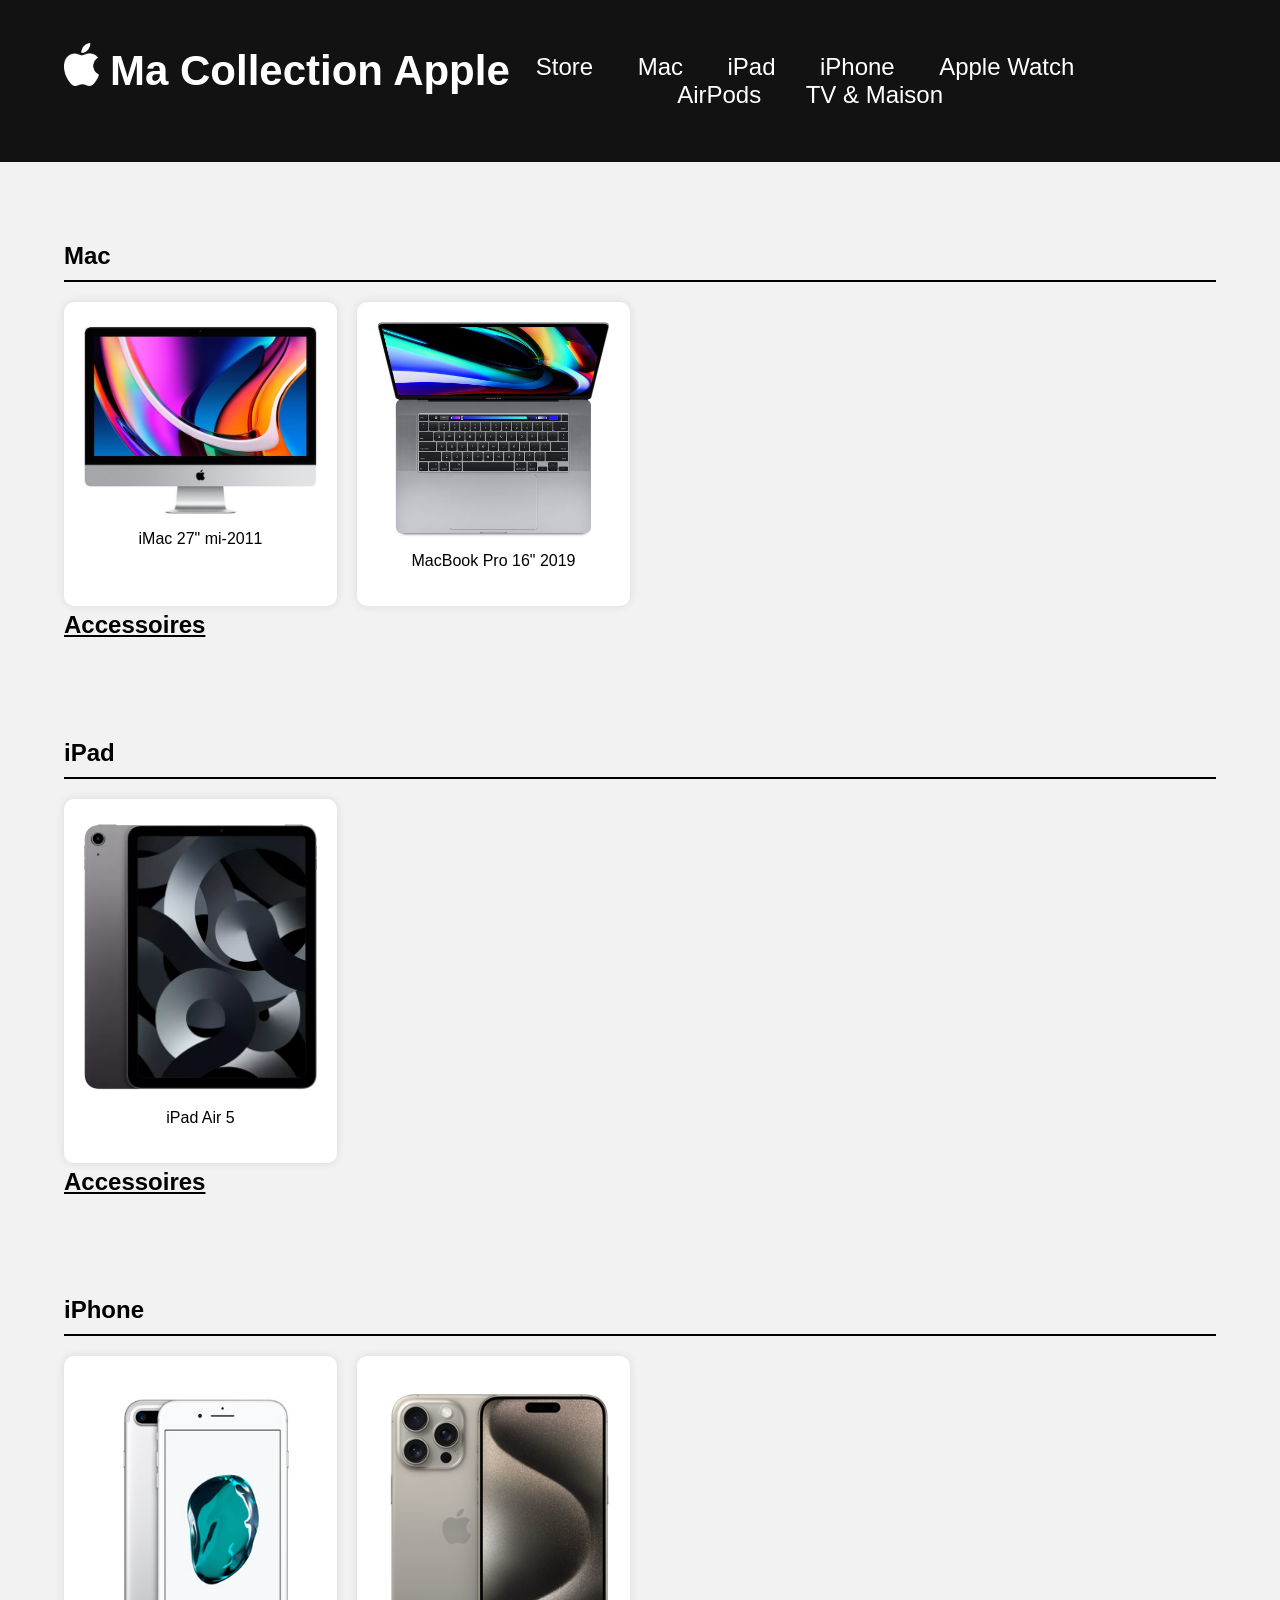
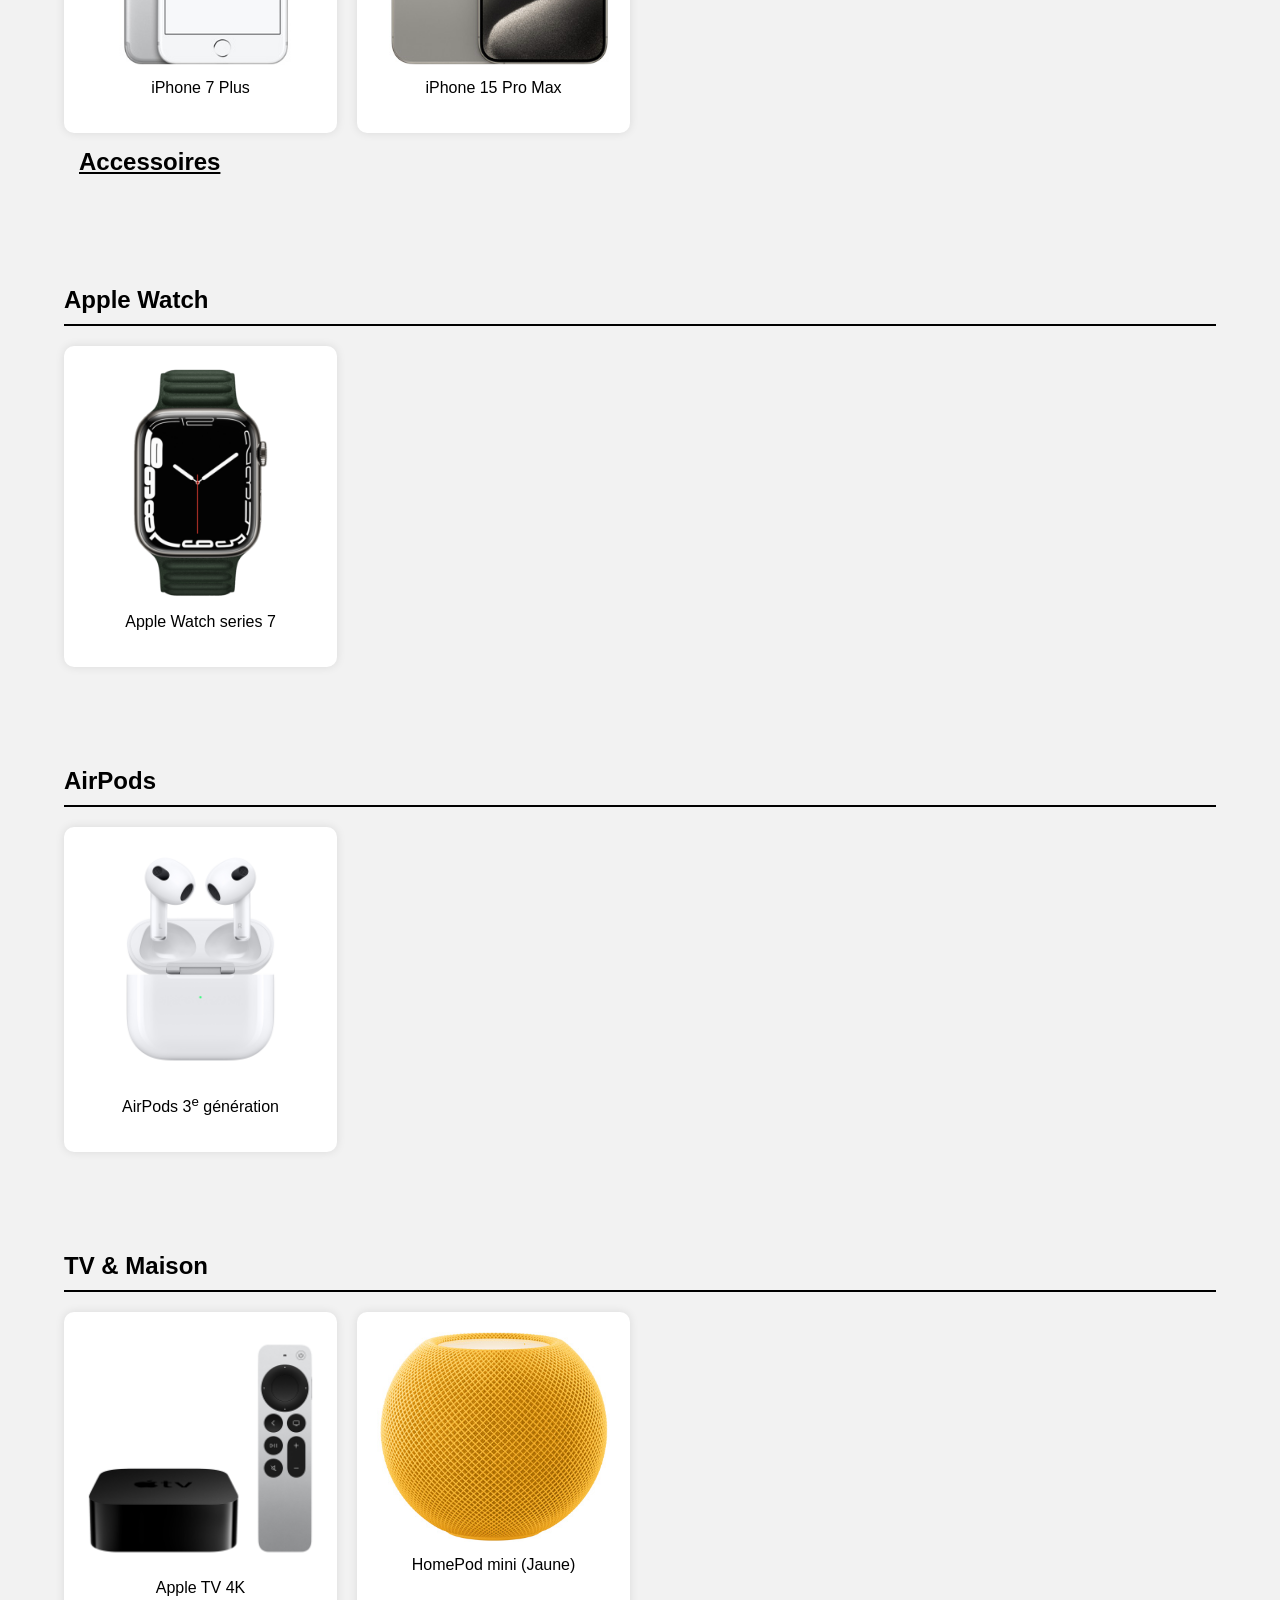
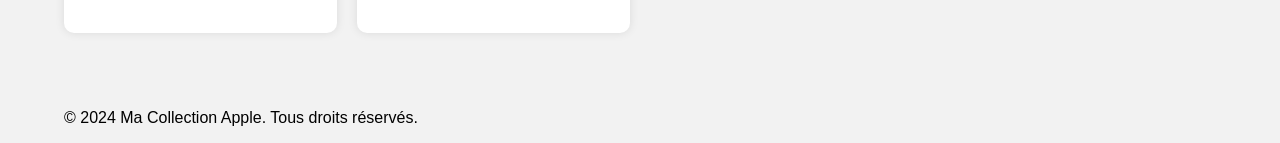
==== html/index.html @ 01172c09 "update de fils de pute" ====
<!DOCTYPE html>
<html lang="fr">
<head>
    <meta charset="UTF-8">
    <meta name="viewport" content="width=device-width, initial-scale=1.0">
    <title>Ma Collection Apple</title>
    <link rel="stylesheet" href="../styles/styles.css">
    <link rel="icon" type="image/png" href="../images/favicon.png">
</head>
<body>
    <header>
        <div class="container">
            <div class="logo">
                <img src="../images/Apple_logo_white.png" alt="Logo Apple">
            </div>
            <div class="title">
                <h1>Ma Collection Apple</h1>
            </div>
            <nav>
                <div class="container">
                    <ul>
                        <li><a href="https://apple.com/fr/">Store</a></li>
                        <li><a href="#mac">Mac</a></li>
                        <li><a href="#ipad">iPad</a></li>
                        <li><a href="#iphone">iPhone</a></li>
                        <li><a href="#watch">Apple Watch</a></li>
                        <li><a href="#airpods">AirPods</a></li>
                        <li><a href="#tvetmaison">TV &amp; Maison</a></li>
                    </ul>
                </div>
            </nav>
        </div>
    </header>

    <main>

        <!-- Mac -->
        <section id="mac" class="section">
            <div class="container">
                <h2>Mac</h2>
                <div class="grid">
                    <div class="product">
                        <a href="https://support.apple.com/fr-fr/112569">
                            <img src="../images/mac/imac-27.jpeg" alt='Image iMac 27" mi-2011'>
                        </a>
                        <p>iMac 27" mi-2011</p>
                    </div>
                    <div class="product">
                        <a href="https://support.apple.com/fr-fr/111932">
                            <img src="../images/mac/macbookpro.jpeg" alt='Image MacBook Pro 16" 2019'>
                        </a>
                        <p>MacBook Pro 16" 2019</p>
                    </div>
                </div>
                <nav>
                    <ul>
                        <li>
                            <b><u>Accessoires</u></b>
                            <ul class="submenu">
                                <li>Clavier</li>
                                <div class="product">
                                    <a href="https://www.apple.com/fr/shop/product/MQ052SM/A/magic-keyboard-avec-pav%C3%A9-num%C3%A9rique-suisse">
                                        <img src="../images/mac/accessoires/magic_keyboard2.jpeg" alt="Image Magic keyboard">
                                    </a>
                                    <p>Magic Keyboard avec pavé numérique</p>
                                </div>
                                <li>Souris</li>
                                <div class="product">
                                    <img src="../images/mac/accessoires/magic_mouse2.jpeg" alt="Image Magic mouse">
                                    <p>Magic Mouse</p>
                                </div>
                                <li>Entretient</li>
                                <div class="product">
                                    <img src="../images/mac/accessoires/polishing_cloth.jpeg" alt="Image Polishing Cloth">
                                    <p>Polishing Cloth</p>
                                </div>
                            </ul>
                        </li>
                        <!-- Ajoutez d'autres catégories de produits ici -->
                    </ul>
                </nav>
            </div>
        </section>

        <!-- iPad -->
        <section id="ipad" class="section">
            <div class="container">
                <h2>iPad</h2>
                <div class="grid">
                    <div class="product">
                        <a href="https://www.apple.com/fr/ipad-air/specs/">
                            <img src="../images/ipad/ipad_space_gray.webp" alt='Image iPad Air 5'>
                        </a>
                        <p>iPad Air 5</p>
                    </div>
                </div>
                <nav>
                    <ul>
                        <li>
                            <b><u>Accessoires</u></b>
                            <ul class="submenu">
                                <li></li>
                                <div class="product">
                                    <a href="https://www.apple.com/fr/shop/product/MU8F2ZM/A/apple-pencil-2%E1%B5%89-g%C3%A9n%C3%A9ration">
                                        <img src="../images/ipad/accessoires/pencil.jpeg" alt="Image Pencil 2">
                                    </a>
                                    <p>Apple Pencil 2</p>
                                </div>
                            </ul>
                        </li>
                        <!-- Ajoutez d'autres catégories de produits ici -->
                    </ul>
                </nav>
            </div>
        </section>

        <!-- iPhone -->
        <section id="iphone" class="section">
            <div class="container">
                <h2>iPhone</h2>
                <div class="grid">
                    <div class="product">
                        <a href="https://support.apple.com/fr-fr/111953">
                            <img src="../images/iphone/iphone7plus.png" alt="Image iPhone 7 Plus">
                        </a>
                        <p>iPhone 7 Plus</p>
                    </div>
                    <div class="product">
                        <a href="https://www.apple.com/fr/iphone-15-pro/specs/">
                            <img src="../images/iphone/iphone15promax.png" alt="Image iPhone 15 Pro Max">
                        </a>
                        <p>iPhone 15 Pro Max</p>
                    </div>                    
                </div>
                <nav>
                    <ul>
                        <li>
                            <a href="#"><b><u>Accessoires</u></b></a>
                            <ul class="submenu">
                                <li><a href="#">Coques</a></li>
                                <li><a href="#">Étuis</a></li>
                                <li><a href="#">Chargeurs</a></li>
                                <div class="product">
                                    <a href="https://www.apple.com/fr/shop/product/MT233ZM/A/coque-transparente-avec-magsafe-pour-iphone-15-pro-max?fnode=7fd30ddf823d0a801f0899ca4c68f27c32e33e5d10fa21b5f1a951c924c527b1e691402cb76b8ef21dec70a70200351e853728cd14827b02518e5ef4fbb11f2698cdb4a998b17f412314682aa7ccdb3b5fda5937b523aebcaebb127be498c43a">
                                        <img src="../images/iphone/accessoires/clear_case.jpeg" alt="Image coque iPhone 15 Pro Max">
                                    </a>
                                    <p>Coque transparente pour iPhone 15 Pro Max</p>
                                </div>
                                <div class="product">
                                    <a href="https://support.apple.com/fr-fr/111857">
                                        <img src="../images/iphone/accessoires/magsafe_battery_pack.png" alt="Image Magsafe Battery Pack">
                                    </a>
                                    <p>Batterie externe MagSafe</p>
                                </div>
                                <div class="product">
                                    <a href="https://www.apple.com/fr/shop/product/MHXH3ZM/A/chargeur-magsafe?fnode=7fd30ddf823d0a801f0899ca4c68f27c32e33e5d10fa21b5f1a951c924c527b1e691402cb76b8ef21dec70a70200351e853728cd14827b02518e5ef4fbb11f2698cdb4a998b17f412314682aa7ccdb3b5fda5937b523aebcaebb127be498c43a">
                                        <img src="../images/iphone/accessoires/magsafe.jpeg" alt="Image Magsafe">
                                    </a>
                                    <p>Chargeur MagSafe</p>
                                </div>
                            </ul>
                        </li>
                        <!-- Ajoutez d'autres catégories de produits ici -->
                    </ul>
                </nav>
            </div>
        </section>

        <!-- Apple Watch -->
        <section id="watch" class="section">
            <div class="container">
                <h2>Apple Watch</h2>
                <div class="grid">
                    <div class="product">
                        <a href="https://support.apple.com/fr-fr/111909">
                            <img src="../images/watch/apple_watch_series7.png" alt='Image Apple Watch series 7'>
                        </a>
                        <p>Apple Watch series 7</p>
                    </div>
                </div>
            </div>
        </section>

        <!-- AirPods -->
        <section id="airpods" class="section">
            <div class="container">
                <h2>AirPods</h2>
                <div class="grid">
                    <div class="product">
                        <a href="https://support.apple.com/fr-fr/111909">
                            <img src="../images/airpods/airpods3.jpeg" alt='Image AirPods 3'>
                        </a>
                        <p>AirPods 3<sup>e</sup> génération</p>
                    </div>
                </div>
            </div>
        </section>

        <!-- Tv et Maison -->
        <section id="tvetmaison" class="section">
            <div class="container">
                <h2>TV &amp; Maison</h2>
                <div class="grid">
                    <div class="product">
                        <a href="https://support.apple.com/fr-fr/111922">
                            <img src="../images/tv/tv.png" alt='Image Apple TV 4K'>
                        </a>
                        <p>Apple TV 4K</p>
                    </div>
                    <div class="product">
                        <a href="https://www.apple.com/fr/homepod-mini/specs/">
                            <img src="../images/homepod/homepodmini_yellow.jpg" alt='Image HomePod mini'>
                        </a>
                        <p>HomePod mini (Jaune)</p>
                    </div>
                </div>
            </div>
        </section>
    </main>

    <footer>
        <div class="container">
            <p>&copy; 2024 Ma Collection Apple. Tous droits réservés.</p>
        </div>
    </footer>

    <script src="https://cdnjs.cloudflare.com/ajax/libs/gsap/3.9.1/gsap.min.js"></script>
    <script src="../javascripts/script.js"></script>
</body>
</html>
---- styles/styles.css ----
body {
    font-family: "HelveticaNeue-Light", "Helvetica Neue Light", "Helvetica Neue", 
  Helvetica, Arial, "Lucida Grande", sans-serif;
    margin: 0;
    padding: 0;
    background-color: #f2f2f2;
}

header {
    background-color: #121212;
    color: #fff;
    padding: 5px 0;
}

.container {
    width: 90%;
    margin: 0 auto;
}

.container::after {
    content: "";
    display: table;
    clear: both;
}

.logo {
    float: left;
    padding-top: 16px;
}

.logo img {
    width: 35px;
    padding-right: 11px;
    padding-top: 22px;
}

.title {
    float: left;
    padding-top: 14px;
    font-size: 21px;
}

nav {
    background-color: #121212;
}

nav ul {
    list-style-type: none;
    margin: 0;
    padding: 48px;
    text-align: center;
    
}

nav ul li {
    display: inline-block;
    margin-right: 10px;
    font-size: 1.5em;
}

nav ul li:last-child {
    margin-right: 0;
}

nav ul li a {
    color: #fff;
    text-decoration: none;
    padding: 10px 15px;
    border-radius: 5px;
}

main {
    padding: 20px 0;
}

.section {
    padding: 40px 0;
}

.section h2 {
    border-bottom: 2px solid #000;
    padding-bottom: 10px;
}

.grid {
    display: grid;
    grid-template-columns: repeat(auto-fill, minmax(250px, 1fr));
    grid-gap: 20px;
}

.product {
    background-color: #fff;
    border-radius: 10px;
    box-shadow: 0 0 10px rgba(0, 0, 0, 0.1);
    padding: 20px;
    transition: transform 0.3s ease;
}

.product p {
    text-align: center;
    margin-top: 10px;
}

.product:hover {
    transform: translateY(-5px);
}

.product img {
    max-width: 100%;
    height: auto;
    border-radius: 5px;
}

main nav ul {
    list-style-type: none;
    padding: 0;
    text-align: left;
    background-color: #f2f2f2;
}

main nav ul li {
    position: relative;
    display: inline-block;
    padding-top: 5px;
}

main nav ul li a {
    display: block;
    padding: 10px 15px;
    font-family: "HelveticaNeue-Light", "Helvetica Neue Light", "Helvetica Neue", 
    Helvetica, Arial, "Lucida Grande", sans-serif;
    color: #000;
}

main nav ul ul {
    display: none;
    position: absolute;
    top: 100%;
    left: 0;
    background-color: #fff;
    border: 1px solid #ccc;
    text-align: center;
}

main nav ul ul li {
    display: block;
}

main nav ul li:hover > ul {
    display: block;
}

/* Ajoutez ici vos propres styles pour chaque produit */
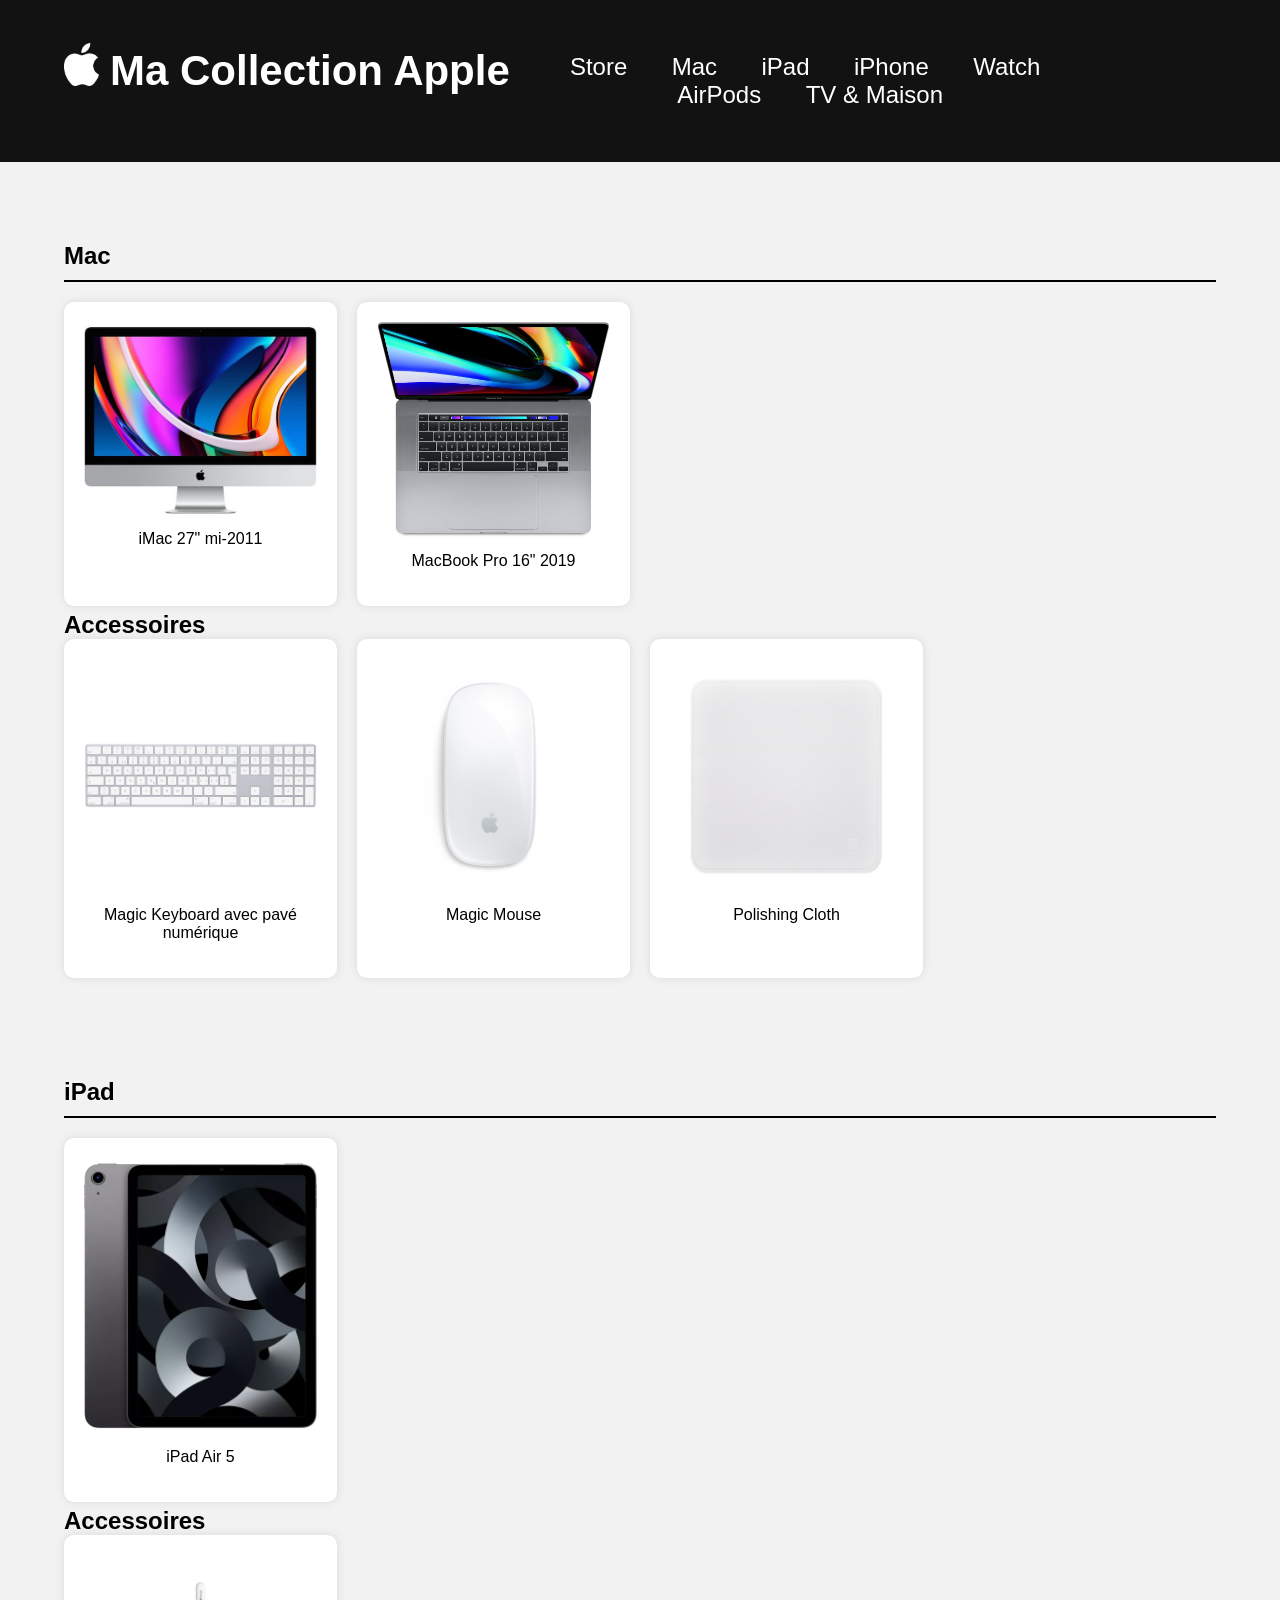
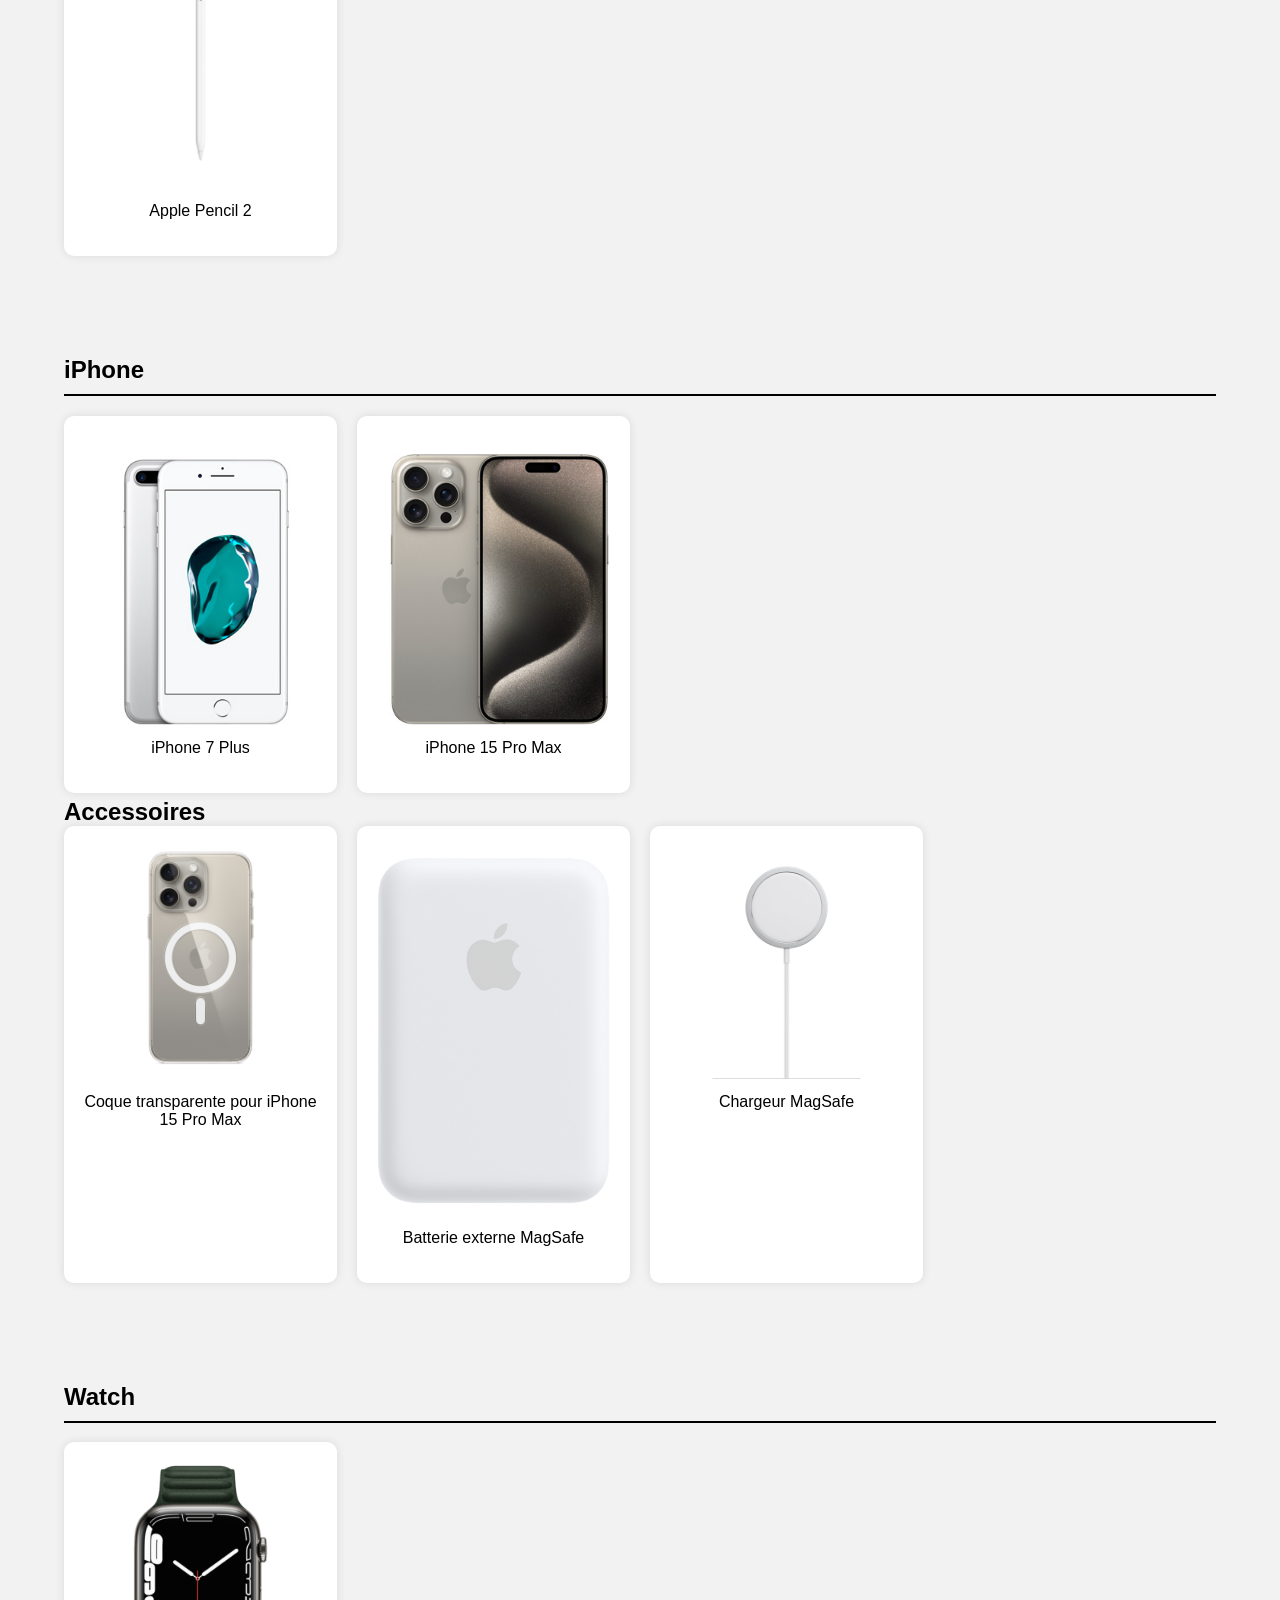
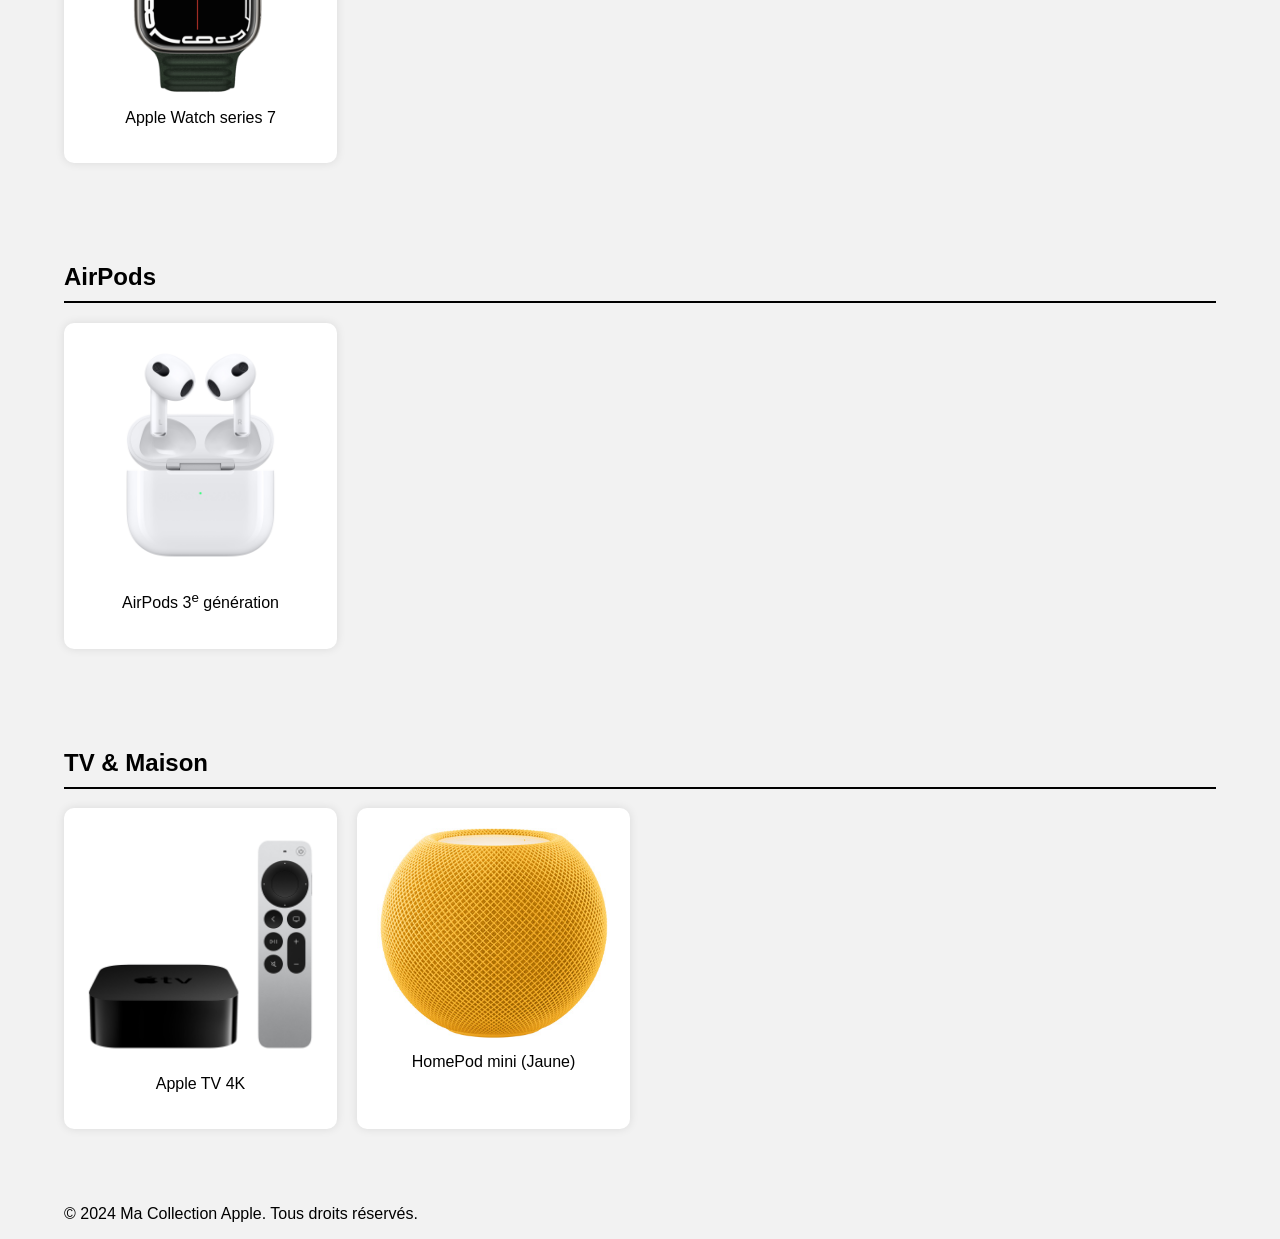
==== commit cadcc083: "Update de FDP" ====
--- a/html/index.html
+++ b/html/index.html
@@ -5,7 +5,7 @@
     <meta name="viewport" content="width=device-width, initial-scale=1.0">
     <title>Ma Collection Apple</title>
     <link rel="stylesheet" href="../styles/styles.css">
-    <link rel="icon" type="image/png" href="../images/favicon.png">
+    <link rel="shortcut icon" href="../images/favicon.ico" type="image/x-icon">
 </head>
 <body>
     <header>
@@ -23,7 +23,7 @@
                         <li><a href="#mac">Mac</a></li>
                         <li><a href="#ipad">iPad</a></li>
                         <li><a href="#iphone">iPhone</a></li>
-                        <li><a href="#watch">Apple Watch</a></li>
+                        <li><a href="#watch">Watch</a></li>
                         <li><a href="#airpods">AirPods</a></li>
                         <li><a href="#tvetmaison">TV &amp; Maison</a></li>
                     </ul>
@@ -33,20 +33,19 @@
     </header>
 
     <main>
-
         <!-- Mac -->
         <section id="mac" class="section">
             <div class="container">
                 <h2>Mac</h2>
                 <div class="grid">
                     <div class="product">
-                        <a href="https://support.apple.com/fr-fr/112569">
+                        <a href="https://support.apple.com/fr-fr/112569" target="_blank">
                             <img src="../images/mac/imac-27.jpeg" alt='Image iMac 27" mi-2011'>
                         </a>
                         <p>iMac 27" mi-2011</p>
                     </div>
                     <div class="product">
-                        <a href="https://support.apple.com/fr-fr/111932">
+                        <a href="https://support.apple.com/fr-fr/111932" target="_blank">
                             <img src="../images/mac/macbookpro.jpeg" alt='Image MacBook Pro 16" 2019'>
                         </a>
                         <p>MacBook Pro 16" 2019</p>
@@ -55,30 +54,30 @@
                 <nav>
                     <ul>
                         <li>
-                            <b><u>Accessoires</u></b>
-                            <ul class="submenu">
-                                <li>Clavier</li>
-                                <div class="product">
-                                    <a href="https://www.apple.com/fr/shop/product/MQ052SM/A/magic-keyboard-avec-pav%C3%A9-num%C3%A9rique-suisse">
-                                        <img src="../images/mac/accessoires/magic_keyboard2.jpeg" alt="Image Magic keyboard">
-                                    </a>
-                                    <p>Magic Keyboard avec pavé numérique</p>
-                                </div>
-                                <li>Souris</li>
-                                <div class="product">
-                                    <img src="../images/mac/accessoires/magic_mouse2.jpeg" alt="Image Magic mouse">
-                                    <p>Magic Mouse</p>
-                                </div>
-                                <li>Entretient</li>
-                                <div class="product">
-                                    <img src="../images/mac/accessoires/polishing_cloth.jpeg" alt="Image Polishing Cloth">
-                                    <p>Polishing Cloth</p>
-                                </div>
-                            </ul>
+                            <b>Accessoires</b>
                         </li>
-                        <!-- Ajoutez d'autres catégories de produits ici -->
                     </ul>
                 </nav>
+                <div class="grid">
+                    <div class="product">
+                        <a href="https://www.apple.com/fr/shop/product/MQ052SM/A/magic-keyboard-avec-pav%C3%A9-num%C3%A9rique-suisse" target="_blank">
+                            <img src="../images/mac/accessoires/magic_keyboard2.jpeg" alt="Image Magic keyboard">
+                        </a>
+                        <p>Magic Keyboard avec pavé numérique</p>
+                    </div>
+                    <div class="product">
+                        <a href="https://www.apple.com/fr/shop/product/MK2E3Z/A/magic-mouse-surface-multi%E2%80%91touch-blanc?fnode=e3fb176f705bb7d0422de42e51045dcf1aeac88f9353dac308964e7ab7001774471342300941a173affc3116fc25a92e5e3b910e9489d65b047aac0c51ebe010bb6185509f94c55567a5101581afeddd59cd45ef36db652329400cdef65a1590" target="_blank">
+                            <img src="../images/mac/accessoires/magic_mouse2.jpeg" alt="Image Magic mouse">
+                        </a>
+                        <p>Magic Mouse</p>
+                    </div>
+                    <div class="product">
+                        <a href="https://www.apple.com/fr/shop/product/MM6F3ZM/A/chiffonnette" target="_blank">
+                            <img src="../images/mac/accessoires/polishing_cloth.jpeg" alt="Image Polishing Cloth">
+                        </a>
+                        <p>Polishing Cloth</p>
+                    </div>
+                </div>
             </div>
         </section>
 
@@ -88,7 +87,7 @@
                 <h2>iPad</h2>
                 <div class="grid">
                     <div class="product">
-                        <a href="https://www.apple.com/fr/ipad-air/specs/">
+                        <a href="https://www.apple.com/fr/ipad-air/specs/" target="_blank">
                             <img src="../images/ipad/ipad_space_gray.webp" alt='Image iPad Air 5'>
                         </a>
                         <p>iPad Air 5</p>
@@ -97,20 +96,18 @@
                 <nav>
                     <ul>
                         <li>
-                            <b><u>Accessoires</u></b>
-                            <ul class="submenu">
-                                <li></li>
-                                <div class="product">
-                                    <a href="https://www.apple.com/fr/shop/product/MU8F2ZM/A/apple-pencil-2%E1%B5%89-g%C3%A9n%C3%A9ration">
-                                        <img src="../images/ipad/accessoires/pencil.jpeg" alt="Image Pencil 2">
-                                    </a>
-                                    <p>Apple Pencil 2</p>
-                                </div>
-                            </ul>
+                            <b>Accessoires</b>
                         </li>
-                        <!-- Ajoutez d'autres catégories de produits ici -->
                     </ul>
                 </nav>
+                <div class="grid">
+                    <div class="product">
+                        <a href="https://www.apple.com/fr/shop/product/MU8F2ZM/A/apple-pencil-2%E1%B5%89-g%C3%A9n%C3%A9ration" target="_blank">
+                            <img src="../images/ipad/accessoires/pencil.jpeg" alt="Image Pencil 2">
+                        </a>
+                        <p>Apple Pencil 2</p>
+                    </div>
+                </div>
             </div>
         </section>
 
@@ -120,13 +117,13 @@
                 <h2>iPhone</h2>
                 <div class="grid">
                     <div class="product">
-                        <a href="https://support.apple.com/fr-fr/111953">
+                        <a href="https://support.apple.com/fr-fr/111953" target="_blank">
                             <img src="../images/iphone/iphone7plus.png" alt="Image iPhone 7 Plus">
                         </a>
                         <p>iPhone 7 Plus</p>
                     </div>
                     <div class="product">
-                        <a href="https://www.apple.com/fr/iphone-15-pro/specs/">
+                        <a href="https://www.apple.com/fr/iphone-15-pro/specs/" target="_blank">
                             <img src="../images/iphone/iphone15promax.png" alt="Image iPhone 15 Pro Max">
                         </a>
                         <p>iPhone 15 Pro Max</p>
@@ -135,44 +132,40 @@
                 <nav>
                     <ul>
                         <li>
-                            <a href="#"><b><u>Accessoires</u></b></a>
-                            <ul class="submenu">
-                                <li><a href="#">Coques</a></li>
-                                <li><a href="#">Étuis</a></li>
-                                <li><a href="#">Chargeurs</a></li>
-                                <div class="product">
-                                    <a href="https://www.apple.com/fr/shop/product/MT233ZM/A/coque-transparente-avec-magsafe-pour-iphone-15-pro-max?fnode=7fd30ddf823d0a801f0899ca4c68f27c32e33e5d10fa21b5f1a951c924c527b1e691402cb76b8ef21dec70a70200351e853728cd14827b02518e5ef4fbb11f2698cdb4a998b17f412314682aa7ccdb3b5fda5937b523aebcaebb127be498c43a">
-                                        <img src="../images/iphone/accessoires/clear_case.jpeg" alt="Image coque iPhone 15 Pro Max">
-                                    </a>
-                                    <p>Coque transparente pour iPhone 15 Pro Max</p>
-                                </div>
-                                <div class="product">
-                                    <a href="https://support.apple.com/fr-fr/111857">
-                                        <img src="../images/iphone/accessoires/magsafe_battery_pack.png" alt="Image Magsafe Battery Pack">
-                                    </a>
-                                    <p>Batterie externe MagSafe</p>
-                                </div>
-                                <div class="product">
-                                    <a href="https://www.apple.com/fr/shop/product/MHXH3ZM/A/chargeur-magsafe?fnode=7fd30ddf823d0a801f0899ca4c68f27c32e33e5d10fa21b5f1a951c924c527b1e691402cb76b8ef21dec70a70200351e853728cd14827b02518e5ef4fbb11f2698cdb4a998b17f412314682aa7ccdb3b5fda5937b523aebcaebb127be498c43a">
-                                        <img src="../images/iphone/accessoires/magsafe.jpeg" alt="Image Magsafe">
-                                    </a>
-                                    <p>Chargeur MagSafe</p>
-                                </div>
-                            </ul>
+                            <b>Accessoires</b>
                         </li>
-                        <!-- Ajoutez d'autres catégories de produits ici -->
                     </ul>
                 </nav>
+                <div class="grid">
+                    <div class="product">
+                        <a href="https://www.apple.com/fr/shop/product/MT233ZM/A/coque-transparente-avec-magsafe-pour-iphone-15-pro-max?fnode=7fd30ddf823d0a801f0899ca4c68f27c32e33e5d10fa21b5f1a951c924c527b1e691402cb76b8ef21dec70a70200351e853728cd14827b02518e5ef4fbb11f2698cdb4a998b17f412314682aa7ccdb3b5fda5937b523aebcaebb127be498c43a" target="_blank">
+                            <img src="../images/iphone/accessoires/clear_case.jpeg" alt="Image coque iPhone 15 Pro Max">
+                        </a>
+                        <p>Coque transparente pour iPhone 15 Pro Max</p>
+                    </div>
+                    <div class="product">
+                        <a href="https://support.apple.com/fr-fr/111857" target="_blank">
+                            <img src="../images/iphone/accessoires/magsafe_battery_pack.png" alt="Image Magsafe Battery Pack">
+                        </a>
+                        <p>Batterie externe MagSafe</p>
+                    </div>
+                    <div class="product">
+                        <a href="https://www.apple.com/fr/shop/product/MHXH3ZM/A/chargeur-magsafe?fnode=7fd30ddf823d0a801f0899ca4c68f27c32e33e5d10fa21b5f1a951c924c527b1e691402cb76b8ef21dec70a70200351e853728cd14827b02518e5ef4fbb11f2698cdb4a998b17f412314682aa7ccdb3b5fda5937b523aebcaebb127be498c43a" target="_blank">
+                            <img src="../images/iphone/accessoires/magsafe.jpeg" alt="Image Magsafe">
+                        </a>
+                        <p>Chargeur MagSafe</p>
+                    </div>
+                </div>
             </div>
         </section>
 
         <!-- Apple Watch -->
         <section id="watch" class="section">
             <div class="container">
-                <h2>Apple Watch</h2>
-                <div class="grid">
-                    <div class="product">
-                        <a href="https://support.apple.com/fr-fr/111909">
+                <h2>Watch</h2>
+                <div class="grid">
+                    <div class="product">
+                        <a href="https://support.apple.com/fr-fr/111909" target="_blank">
                             <img src="../images/watch/apple_watch_series7.png" alt='Image Apple Watch series 7'>
                         </a>
                         <p>Apple Watch series 7</p>
@@ -187,7 +180,7 @@
                 <h2>AirPods</h2>
                 <div class="grid">
                     <div class="product">
-                        <a href="https://support.apple.com/fr-fr/111909">
+                        <a href="https://support.apple.com/fr-fr/111909" target="_blank">
                             <img src="../images/airpods/airpods3.jpeg" alt='Image AirPods 3'>
                         </a>
                         <p>AirPods 3<sup>e</sup> génération</p>
@@ -202,13 +195,13 @@
                 <h2>TV &amp; Maison</h2>
                 <div class="grid">
                     <div class="product">
-                        <a href="https://support.apple.com/fr-fr/111922">
+                        <a href="https://support.apple.com/fr-fr/111922" target="_blank">
                             <img src="../images/tv/tv.png" alt='Image Apple TV 4K'>
                         </a>
                         <p>Apple TV 4K</p>
                     </div>
                     <div class="product">
-                        <a href="https://www.apple.com/fr/homepod-mini/specs/">
+                        <a href="https://www.apple.com/fr/homepod-mini/specs/" target="_blank">
                             <img src="../images/homepod/homepodmini_yellow.jpg" alt='Image HomePod mini'>
                         </a>
                         <p>HomePod mini (Jaune)</p>
--- a/styles/styles.css
+++ b/styles/styles.css
@@ -1,3 +1,7 @@
+* {
+    scroll-behavior: smooth;
+}
+
 body {
     font-family: "HelveticaNeue-Light", "Helvetica Neue Light", "Helvetica Neue", 
   Helvetica, Arial, "Lucida Grande", sans-serif;
@@ -148,6 +152,4 @@
 
 main nav ul li:hover > ul {
     display: block;
-}
-
-/* Ajoutez ici vos propres styles pour chaque produit */
+}
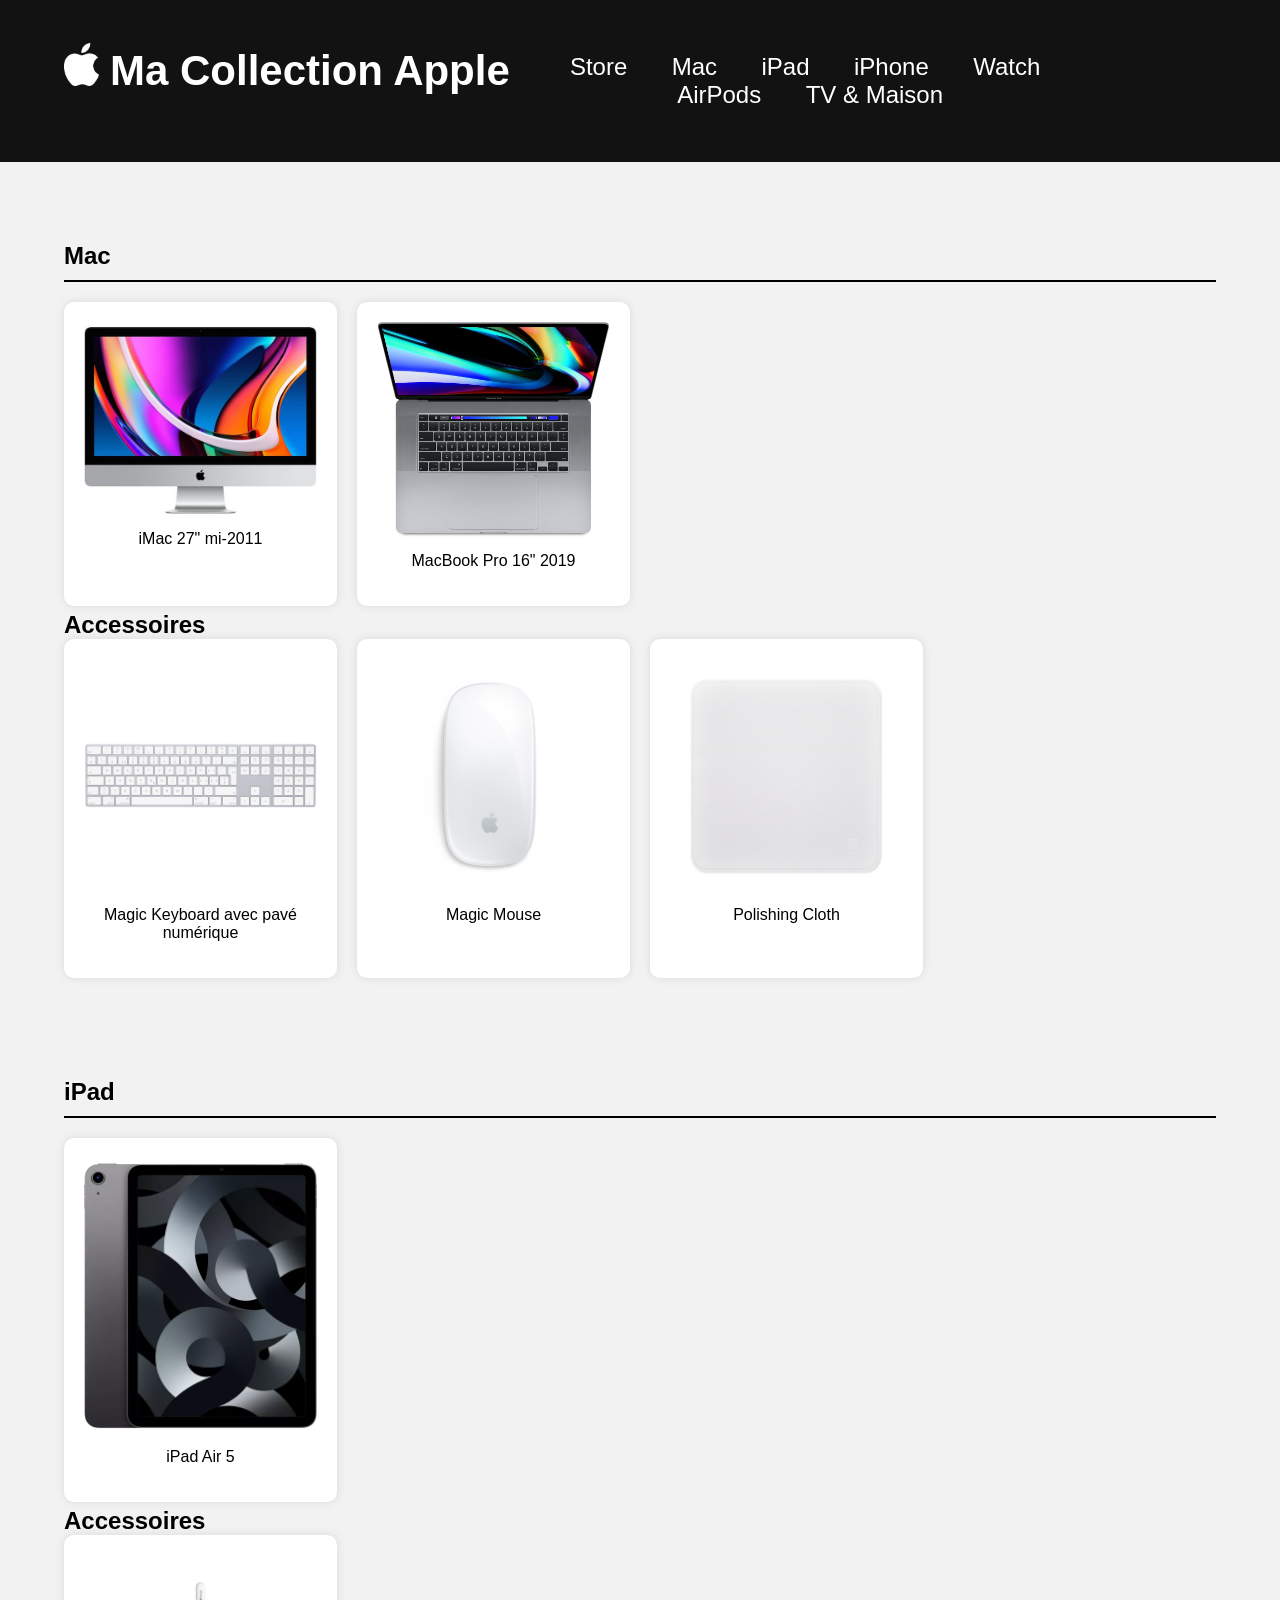
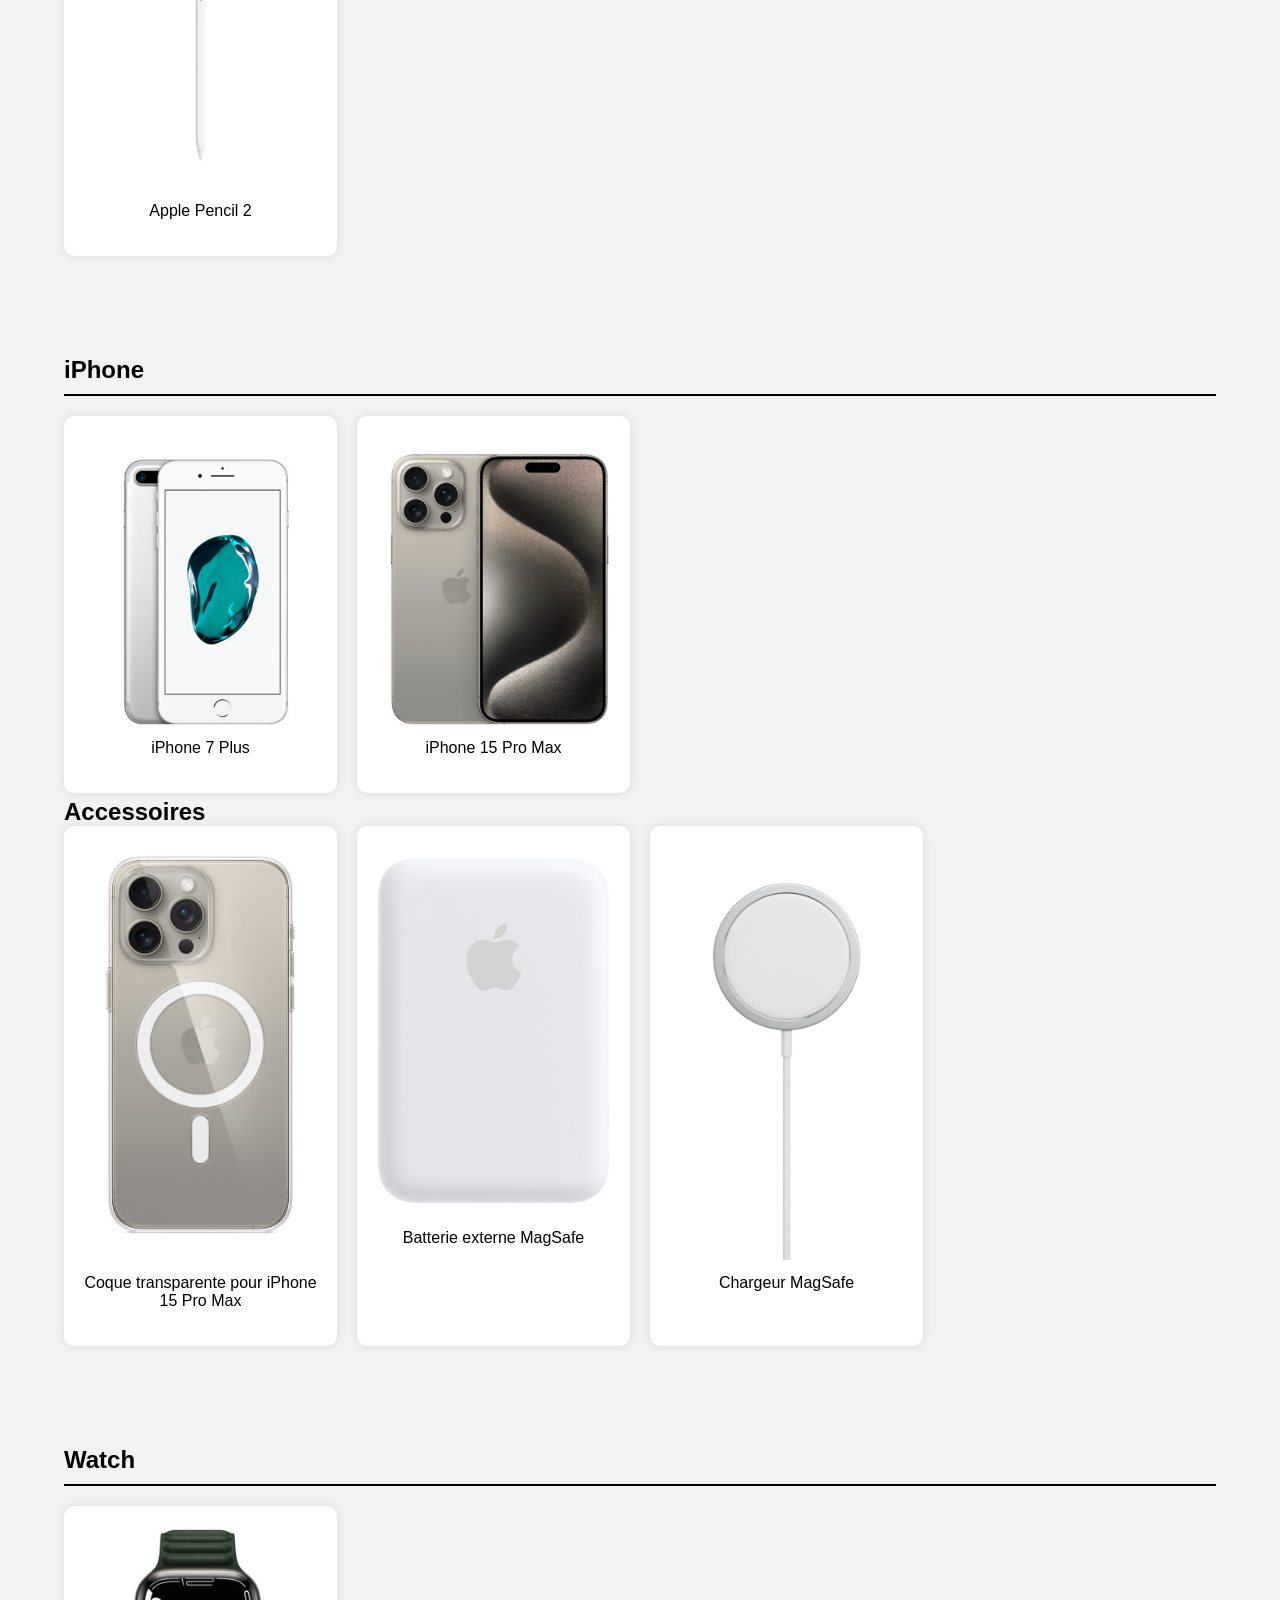
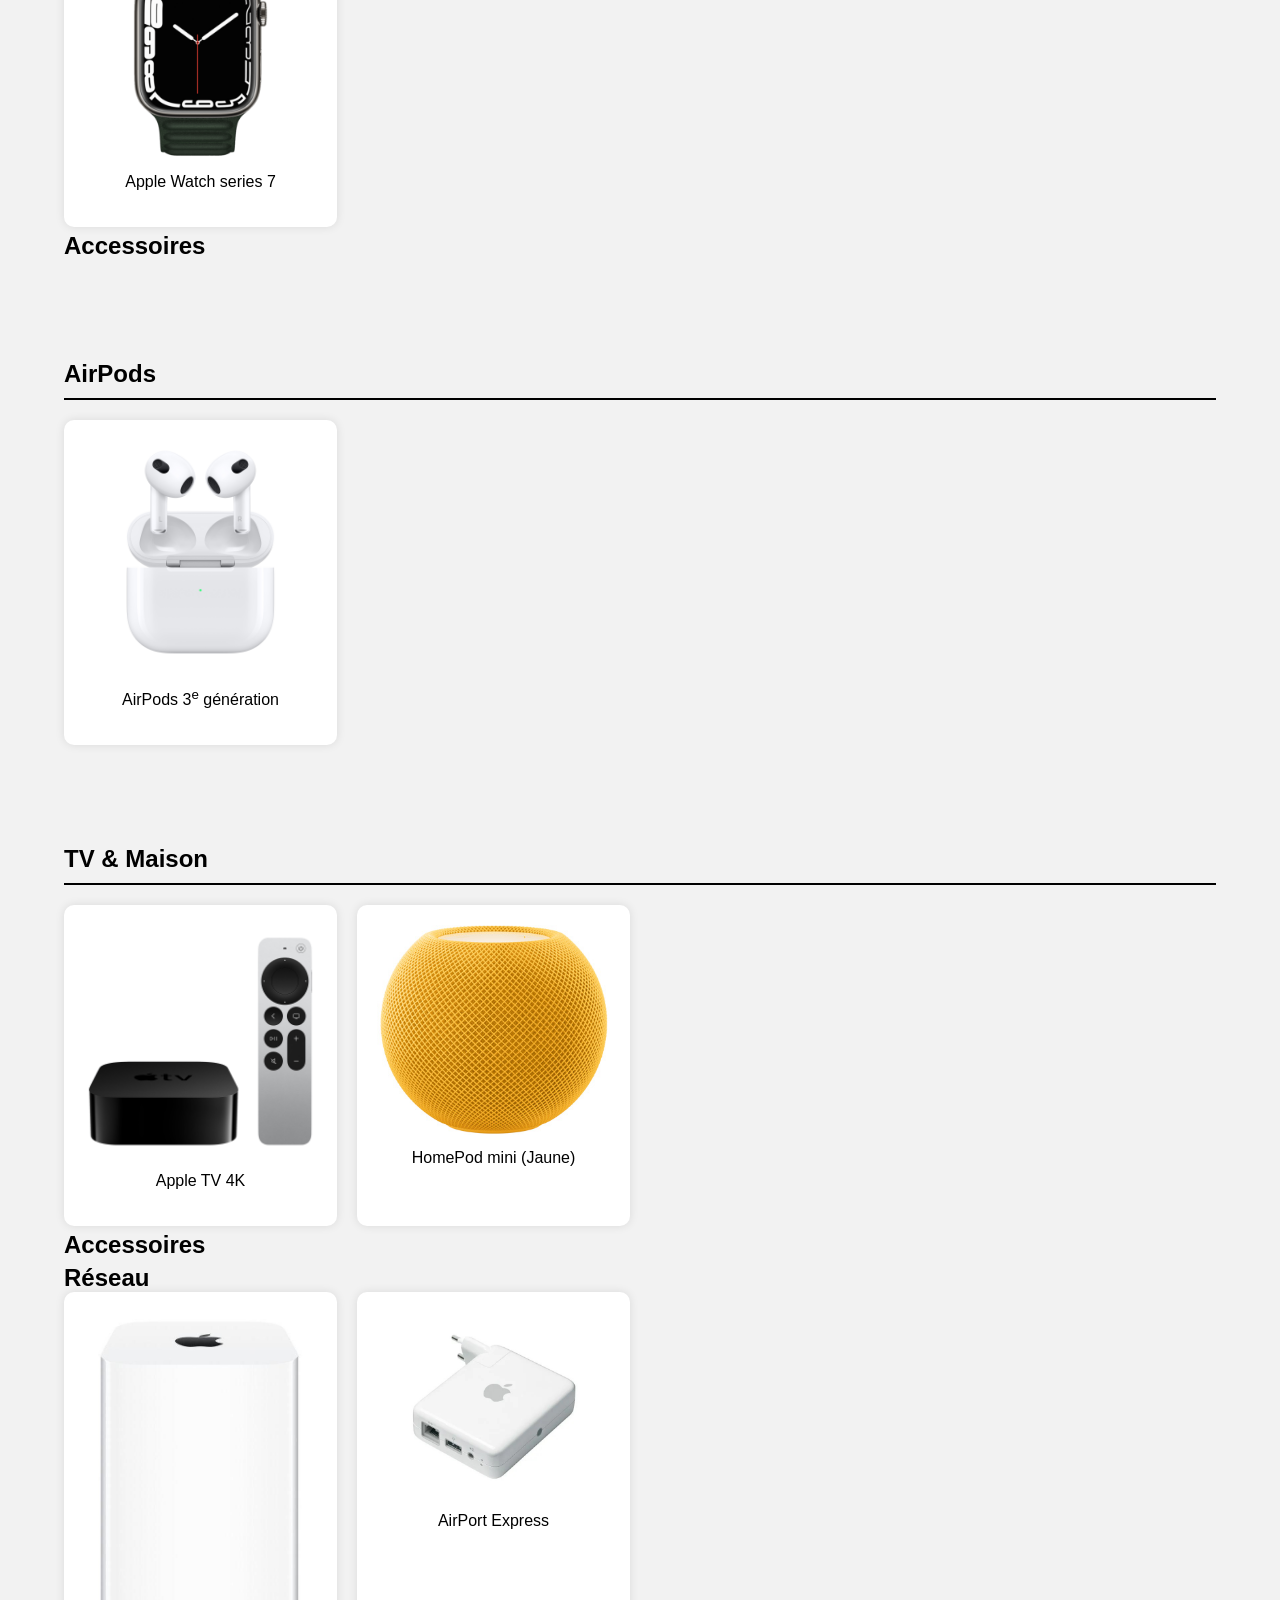
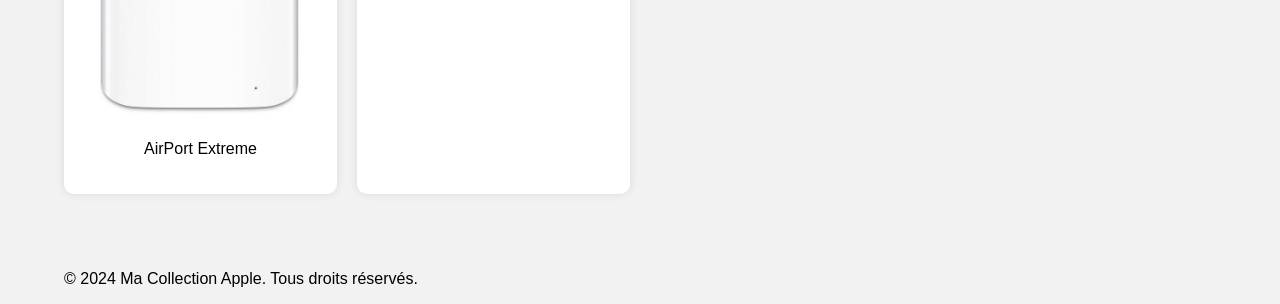
==== commit f50c68ea: "airport" ====
--- a/html/index.html
+++ b/html/index.html
@@ -171,6 +171,13 @@
                         <p>Apple Watch series 7</p>
                     </div>
                 </div>
+                <nav>
+                    <ul>
+                        <li>
+                            <b>Accessoires</b>
+                        </li>
+                    </ul>
+                </nav>
             </div>
         </section>
 
@@ -205,6 +212,34 @@
                             <img src="../images/homepod/homepodmini_yellow.jpg" alt='Image HomePod mini'>
                         </a>
                         <p>HomePod mini (Jaune)</p>
+                    </div>
+                </div>
+                <nav>
+                    <ul>
+                        <li>
+                            <b>Accessoires</b>
+                        </li>
+                    </ul>
+                </nav>
+                <nav>
+                    <ul>
+                        <li>
+                            <b>Réseau</b>
+                        </li>
+                    </ul>
+                </nav>
+                <div class="grid">
+                    <div class="product">
+                        <a href="https://support.apple.com/fr-fr/112419" target="_blank">
+                            <img src="../images/airport/AirPort Extreme.jpg" alt='Image AirPort Extreme'>
+                        </a>
+                        <p>AirPort Extreme</p>
+                    </div>
+                    <div class="product">
+                        <a href="https://support.apple.com/fr-ne/112477" target="_blank">
+                            <img src="../images/airport/AirPort Express.jpg" alt='Image AirPort Express'>
+                        </a>
+                        <p>AirPort Express</p>
                     </div>
                 </div>
             </div>
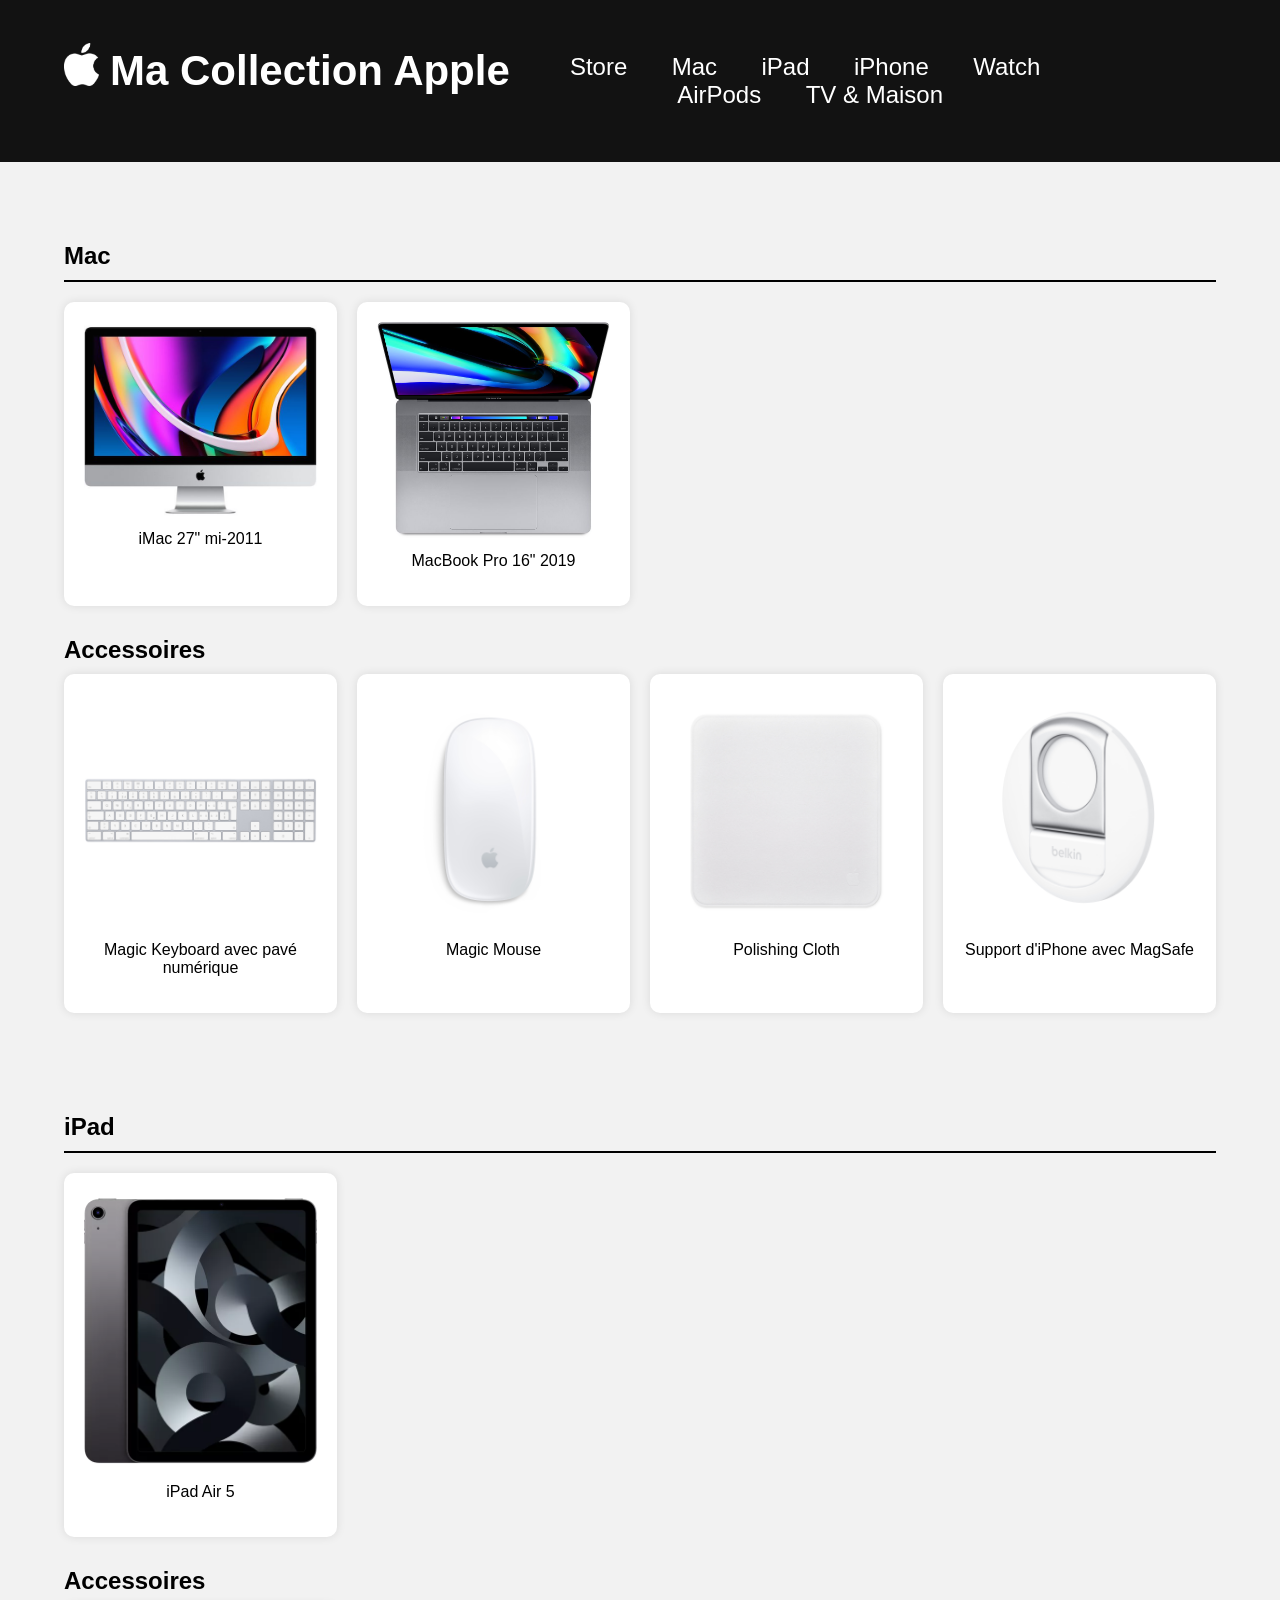
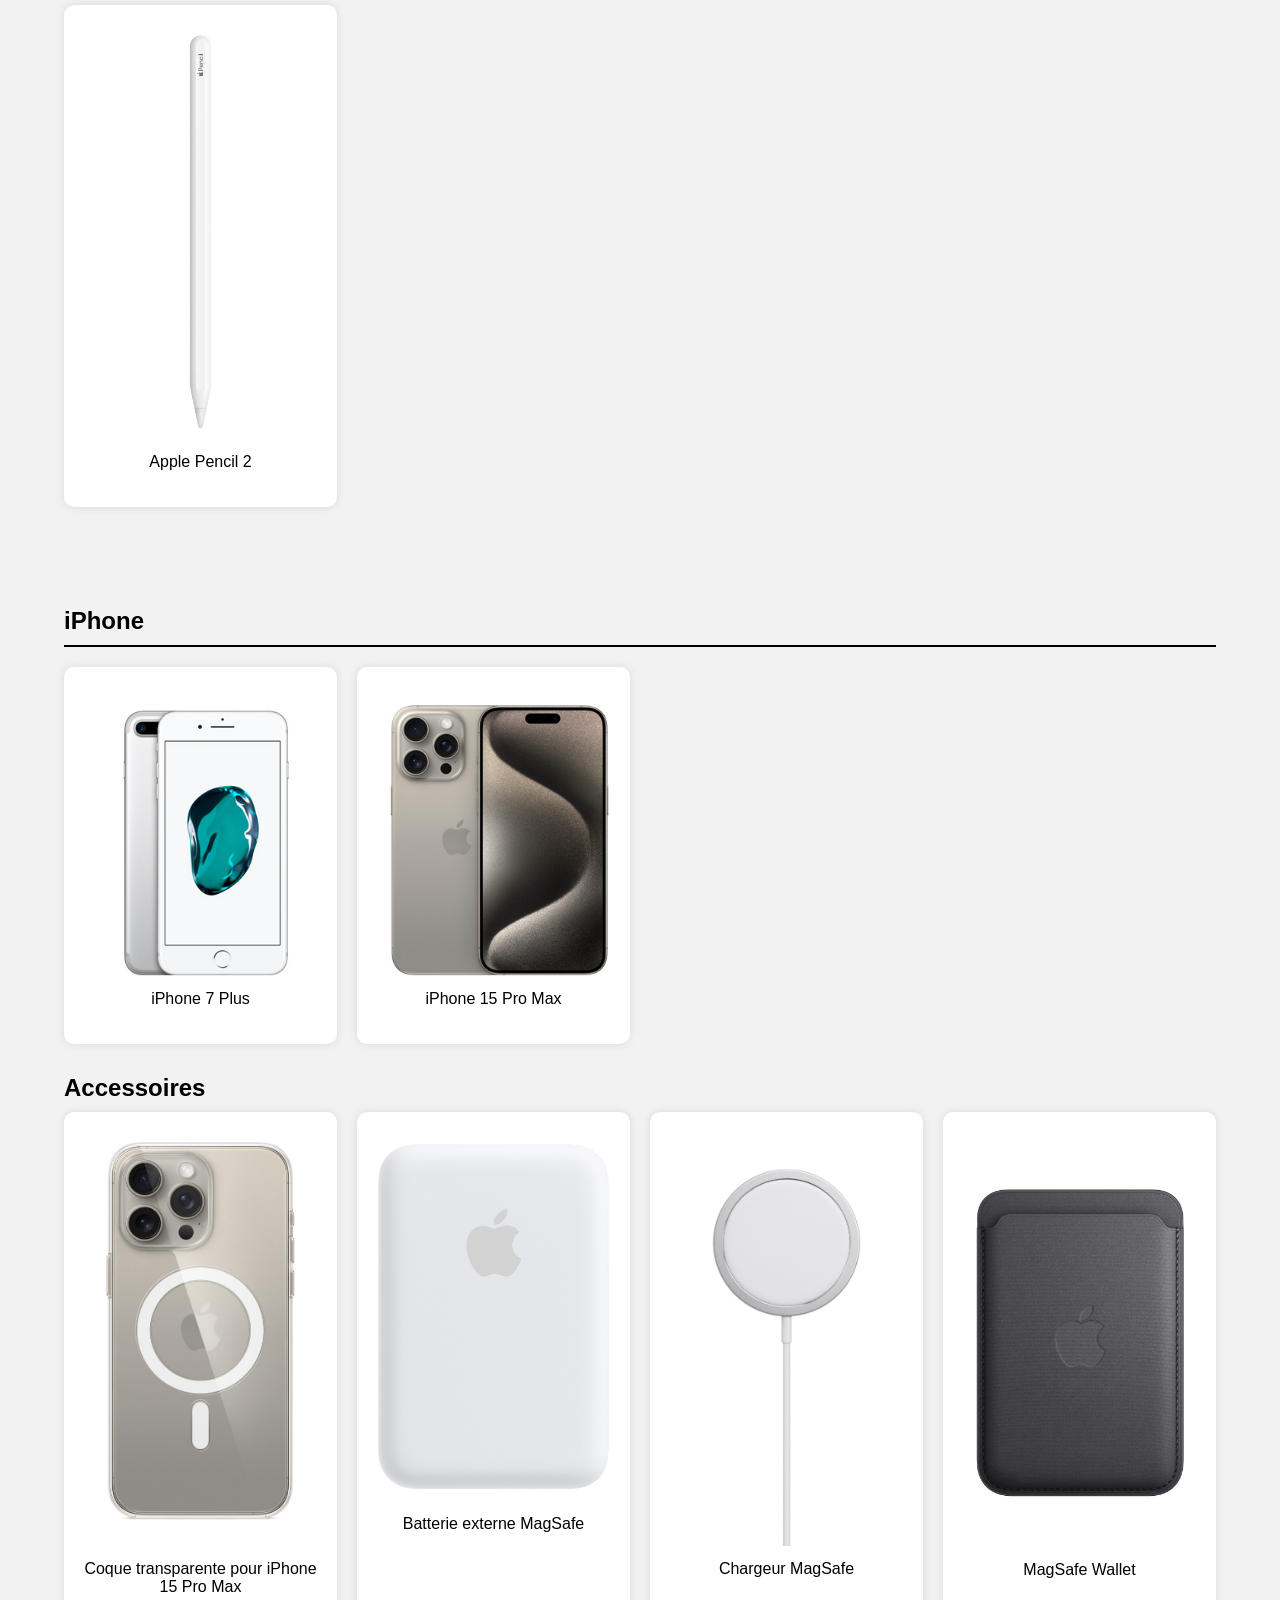
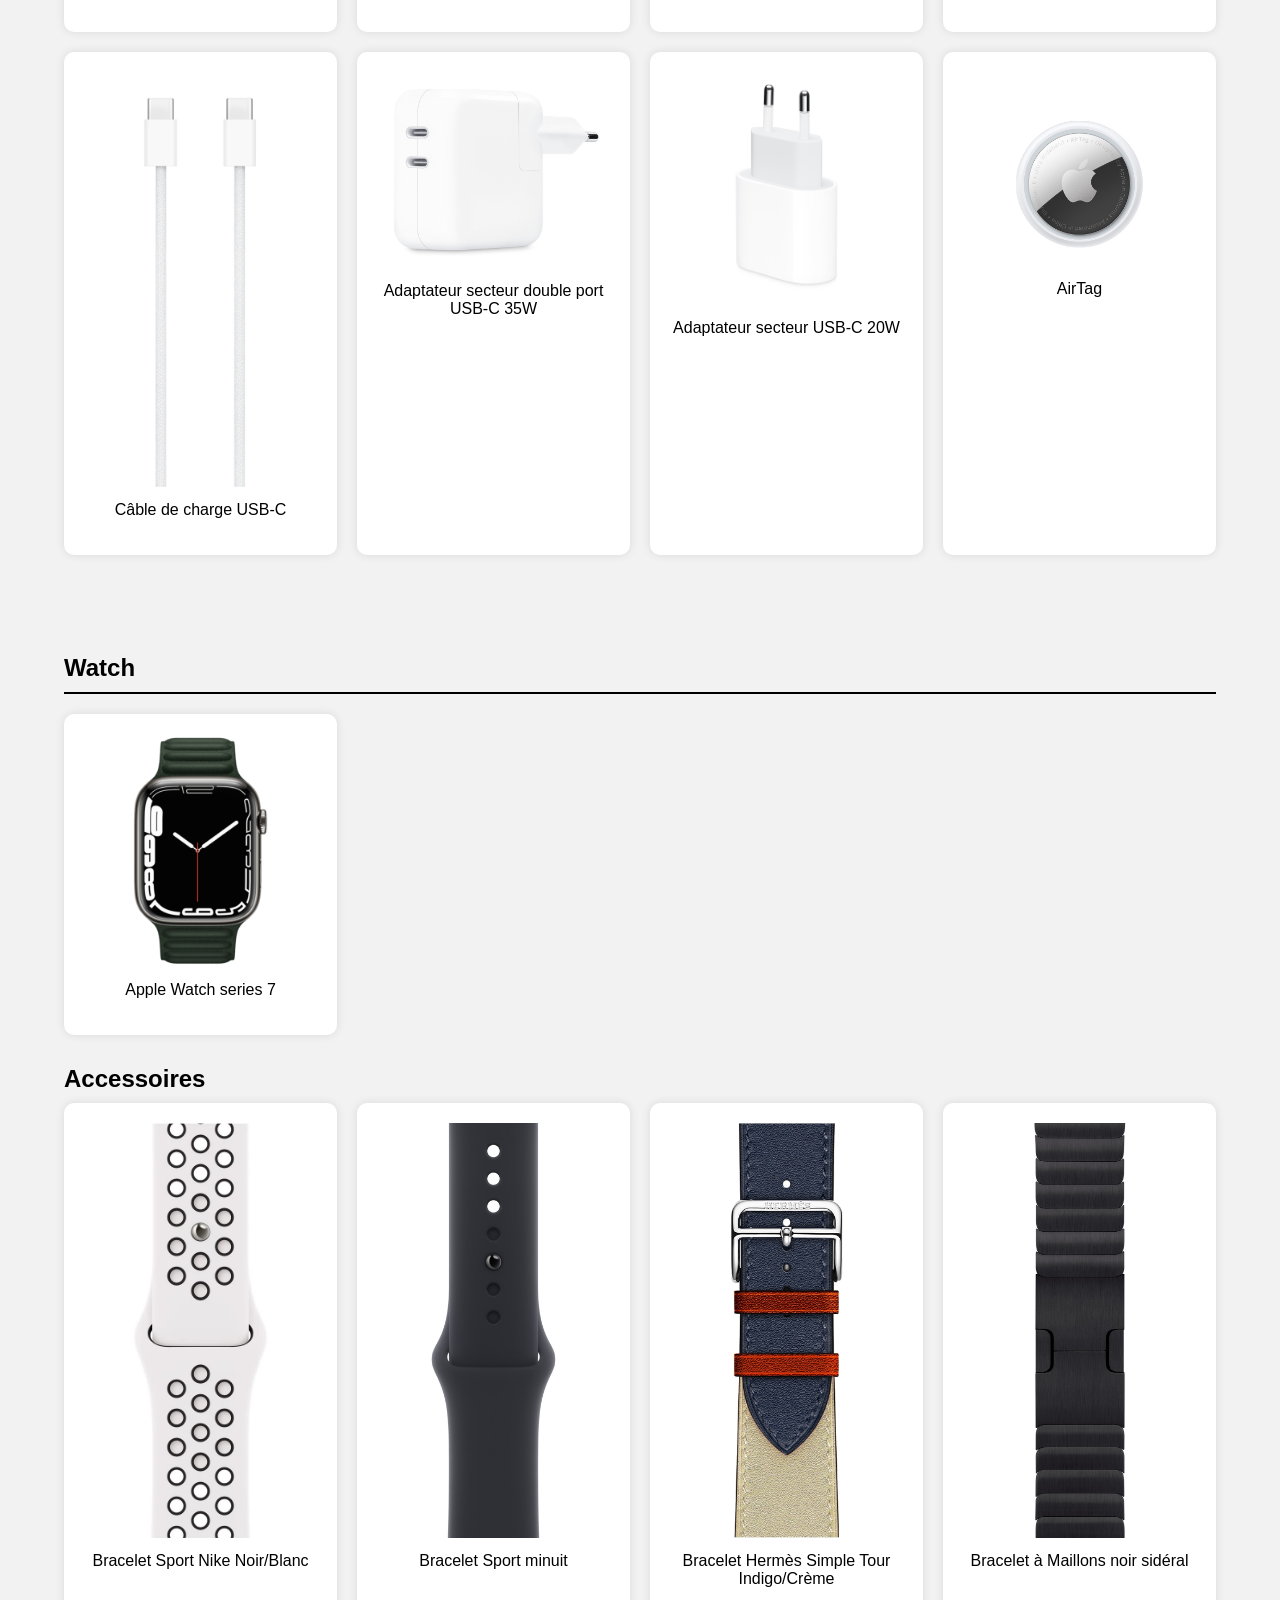
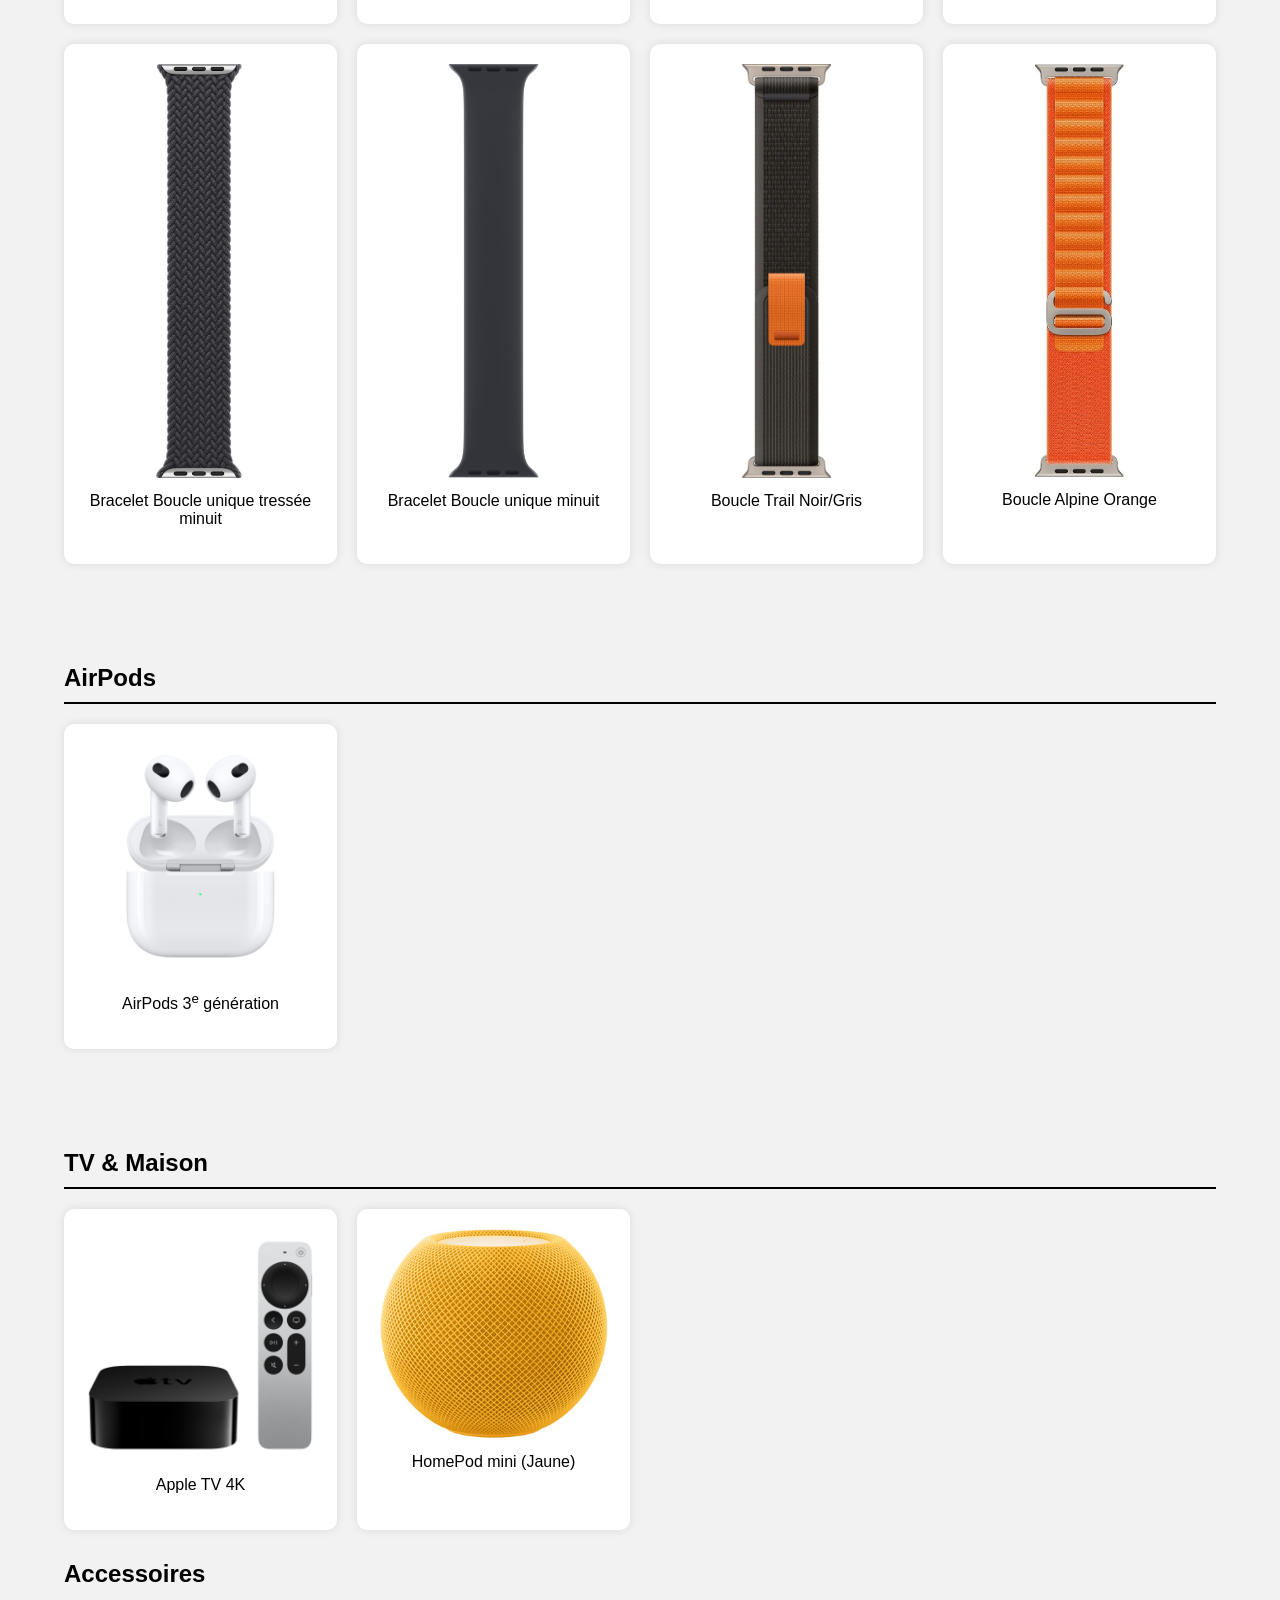
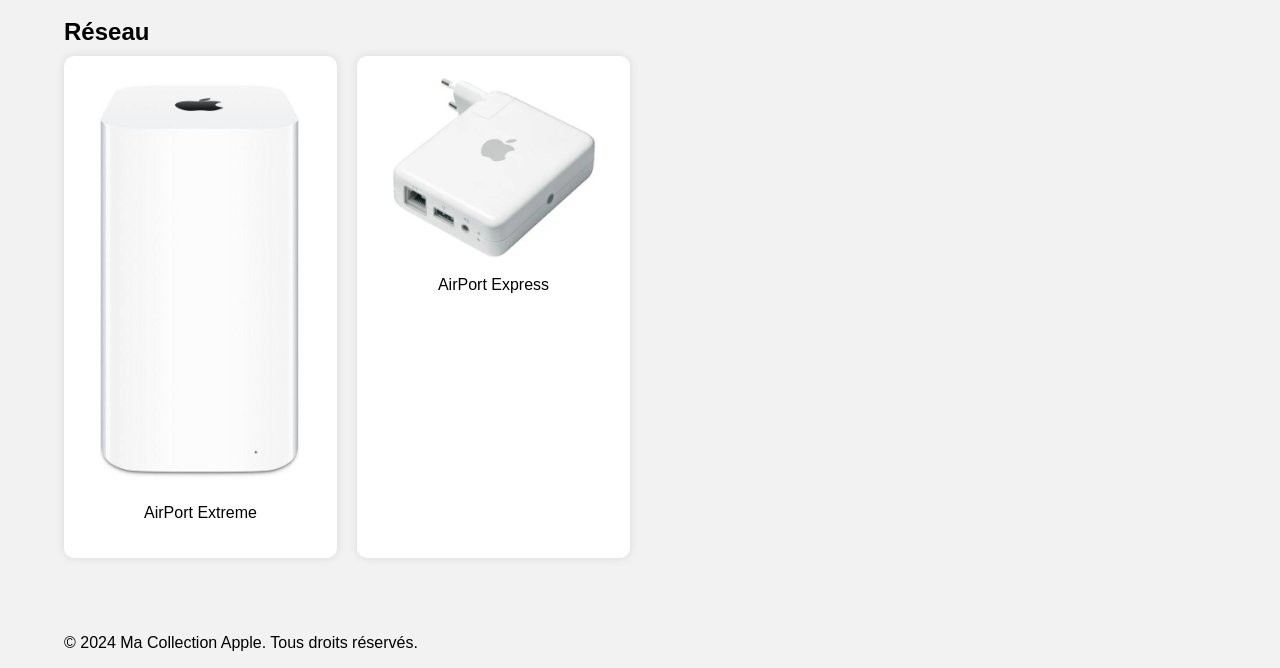
==== commit 22395393: "wtf màj de bz, du style tu n'en reviens pas" ====
--- a/html/index.html
+++ b/html/index.html
@@ -19,7 +19,7 @@
             <nav>
                 <div class="container">
                     <ul>
-                        <li><a href="https://apple.com/fr/">Store</a></li>
+                        <li><a href="https://apple.com/fr/" target="_blank">Store</a></li>
                         <li><a href="#mac">Mac</a></li>
                         <li><a href="#ipad">iPad</a></li>
                         <li><a href="#iphone">iPhone</a></li>
@@ -77,6 +77,12 @@
                         </a>
                         <p>Polishing Cloth</p>
                     </div>
+                    <div class="product">
+                        <a href="https://www.apple.com/fr/shop/product/HQ642ZM/A/support-d%E2%80%99iphone-belkin-avec-magsafe-pour-mac" target="_blank">
+                            <img src="../images/mac/accessoires/belkin.jpeg" alt="Image Support d'iPhone Belkin avec MagSafe pour Mac">
+                        </a>
+                        <p>Support d'iPhone avec MagSafe</p>
+                    </div>
                 </div>
             </div>
         </section>
@@ -155,6 +161,36 @@
                         </a>
                         <p>Chargeur MagSafe</p>
                     </div>
+                    <div class="product">
+                        <a href="https://www.apple.com/fr/shop/product/MT2N3ZM/A/porte%E2%80%91cartes-en-tissage-fin-pour-iphone-avec-magsafe-noir?fnode=4432a313bc6f79a86b8b1504245477a23c3ac701fc0d4e99915496e7e22e166c49c67ab95210b3e43f99a353607c84c03e2fba7dac3fa3306628ff2ec528eef174ec6951ff04560b6002edcc5871adb98063fe4f2be1417092b3c63f63677d1d" target="_blank">
+                            <img src="../images/iphone/accessoires/magsafe_wallet.jpeg" alt="Image Magsafe Wallet">
+                        </a>
+                        <p>MagSafe Wallet</p>
+                    </div>
+                    <div class="product">
+                        <a href="https://www.apple.com/fr/shop/product/MQKJ3ZM/A/c%C3%A2ble-de-charge-usb%E2%80%91c-60-w-1-m?fnode=[base64]" target="_blank">
+                            <img src="../images/iphone/accessoires/usbc_cable.jpeg" alt="Image Cable USB-C">
+                        </a>
+                        <p>Câble de charge USB-C</p>
+                    </div>
+                    <div class="product">
+                        <a href="https://www.apple.com/fr/shop/product/MW2K3ZM/A/adaptateur-secteur-double-port-usb-c-35-w?fnode=a231fa601169b35e8d8981b932ee20cf210e40a712a02c38e7fba60ea299d393160b42a617b6e5068894cda83803a1a993b9f115566ffed24d84d85c9c4f4d8f8c815e90ed9fc82f1d3c1d9daf8f7f13b2c804e39b8df66d53a864ab81f79438" target="_blank">
+                            <img src="../images/iphone/accessoires/adaptateur_secteur_double_port_usbc_35w.jpeg" alt="Image Adaptateur secteur double port USB-C 35W">
+                        </a>
+                        <p>Adaptateur secteur double port USB-C 35W</p>
+                    </div>
+                    <div class="product">
+                        <a href="1d118f1cf0d6faab2b7d5c65c6124ac3a482b0b2db3ecd969a76dce5d622fc7f46d5a1000f75a1ad2333217627a279fba54d6f1318c681df118a56080b4854d9c8f27438fcb796436386c6362f0659cff4379511d9ec0d3587d0400d056a083b" target="_blank">
+                            <img src="../images/iphone/accessoires/chargeur.jpeg" alt="Image Adaptateur secteur 20W">
+                        </a>
+                        <p>Adaptateur secteur USB-C 20W</p>
+                    </div>
+                    <div class="product">
+                        <a href="https://www.apple.com/fr/airtag/" target="_blank">
+                            <img src="../images/iphone/accessoires/airtag.jpeg" alt="Image AirTag">
+                        </a>
+                        <p>AirTag</p>
+                    </div>
                 </div>
             </div>
         </section>
@@ -178,6 +214,56 @@
                         </li>
                     </ul>
                 </nav>
+                <div class="grid">
+                    <div class="product">
+                        <a href="https://www.apple.com/fr/shop/product/MUV13ZM/A/bracelet-sport-nike-platine-pur-45-mm-m-l?fnode=39bfcc3cc39e0ad35fd49f42a456ded3ab56d2b85194c878933a101ae96d2e170f2e20b95128bc0a8154e2dab37506f0e5210de98eb510554c2929b45c215625882b74a9265945e32c5c45be4c24630a" target="_blank">
+                            <img src="../images/watch/accessoires/nike_loop.jpg" alt="Image Bracelet Sport Nike">
+                        </a>
+                        <p>Bracelet Sport Nike Noir/Blanc</p>
+                    </div>
+                    <div class="product">
+                        <a href="https://www.apple.com/fr/shop/product/MT3F3ZM/A/bracelet-sport-minuit-45-mm-m-l?fnode=794fd76fa0511074ecd105efb83273d7ec312ccb8759d1cee72a1540cac43d599b54bc0405c449a70f24005c7342d741efd653aac9f9035736df6d69793b9c0316469d98323de80270500aeffb4508ee" target="_blank">
+                            <img src="../images/watch/accessoires/boucle_sport_minuit.jpeg" alt='Image Bracelet Sport minuit'>
+                        </a>
+                        <p>Bracelet Sport minuit</p>
+                    </div>
+                    <div class="product">
+                        <a href="https://www.apple.com/fr/shop/product/MTHH3ZM/A/apple-watch-herm%C3%A8s-bracelet-simple-tour-twill-jump-noir-gold-de-45-mm?fnode=7fd74a79d8747c20290305e1c36c92cad04db84176e97c24ff71308d89eadb4d94e9731c63daa6e543908c04af08070f73ca7d1726a16e045b2d1c5c57c40bfb2e674376f9f054cf8f5a01653b1fcd95" target="_blank">
+                            <img src="../images/watch/accessoires/hermes.jpg" alt="Image Bracelet Hermès">
+                        </a>
+                        <p>Bracelet Hermès Simple Tour Indigo/Crème</p>
+                    </div>
+                    <div class="product">
+                        <a href="https://www.apple.com/fr/shop/product/MU9C3ZM/A/bracelet-%C3%A0-maillons-noir-sid%C3%A9ral-42-mm?fnode=7fd74a79d8747c20290305e1c36c92cad04db84176e97c24ff71308d89eadb4d94e9731c63daa6e543908c04af08070f73ca7d1726a16e045b2d1c5c57c40bfb2e674376f9f054cf8f5a01653b1fcd95" target="_blank">
+                            <img src="../images/watch/accessoires/bracelet_maillons.jpeg" alt="Image Bracelet à Maillons">
+                        </a>
+                        <p>Bracelet à Maillons noir sidéral</p>
+                    </div>
+                    <div class="product">
+                        <a href="https://www.apple.com/fr/shop/product/MT7W3ZM/A/bracelet-boucle-unique-tress%C3%A9e-minuit-45-mm-taille-8?fnode=794fd76fa0511074ecd105efb83273d7ec312ccb8759d1cee72a1540cac43d599b54bc0405c449a70f24005c7342d741efd653aac9f9035736df6d69793b9c0316469d98323de80270500aeffb4508ee" target="_blank">
+                            <img src="../images/watch/accessoires/boucle_unique_tressée.jpeg" alt="Image Boucle unique tressée minuit">
+                        </a>
+                        <p>Bracelet Boucle unique tressée minuit</p>
+                    </div>
+                    <div class="product">
+                        <a href="https://www.apple.com/fr/shop/product/MTF53ZM/A/bracelet-boucle-unique-minuit-45-mm-taille-8?fnode=39bfcc3cc39e0ad35fd49f42a456ded3ab56d2b85194c878933a101ae96d2e170f2e20b95128bc0a8154e2dab37506f0e5210de98eb510554c2929b45c215625882b74a9265945e32c5c45be4c24630a" target="_blank">
+                            <img src="../images/watch/accessoires/boucle_unique.jpeg" alt="Image Boucle unique minuit">
+                        </a>
+                        <p>Bracelet Boucle unique minuit</p>
+                    </div>
+                    <div class="product">
+                        <a href="https://www.apple.com/fr/shop/product/MT623ZM/A/boucle-trail-bleu-noir-49-mm-m-l?fnode=39bfcc3cc39e0ad35fd49f42a456ded3ab56d2b85194c878933a101ae96d2e170f2e20b95128bc0a8154e2dab37506f0e5210de98eb510554c2929b45c215625882b74a9265945e32c5c45be4c24630a" target="_blank">
+                            <img src="../images/watch/accessoires/loop_trail.jpg" alt="Image Boucle Trail Noir/Gris">
+                        </a>
+                        <p>Boucle Trail Noir/Gris</p>
+                    </div>
+                    <div class="product">
+                        <a href="https://www.apple.com/fr/shop/product/MT5Q3ZM/A/boucle-alpine-indigo-49-mm-medium?fnode=39bfcc3cc39e0ad35fd49f42a456ded3ab56d2b85194c878933a101ae96d2e170f2e20b95128bc0a8154e2dab37506f0e5210de98eb510554c2929b45c215625882b74a9265945e32c5c45be4c24630a" target="_blank">
+                            <img src="../images/watch/accessoires/alpine_loop.jpg" alt="Image Boucle Alpine Orange">
+                        </a>
+                        <p>Boucle Alpine Orange</p>
+                    </div>
+                </div>
             </div>
         </section>
 
--- a/styles/styles.css
+++ b/styles/styles.css
@@ -115,6 +115,11 @@
     border-radius: 5px;
 }
 
+.section .container nav {
+    margin-top: 25px;
+    margin-bottom: 10px;
+}
+
 main nav ul {
     list-style-type: none;
     padding: 0;
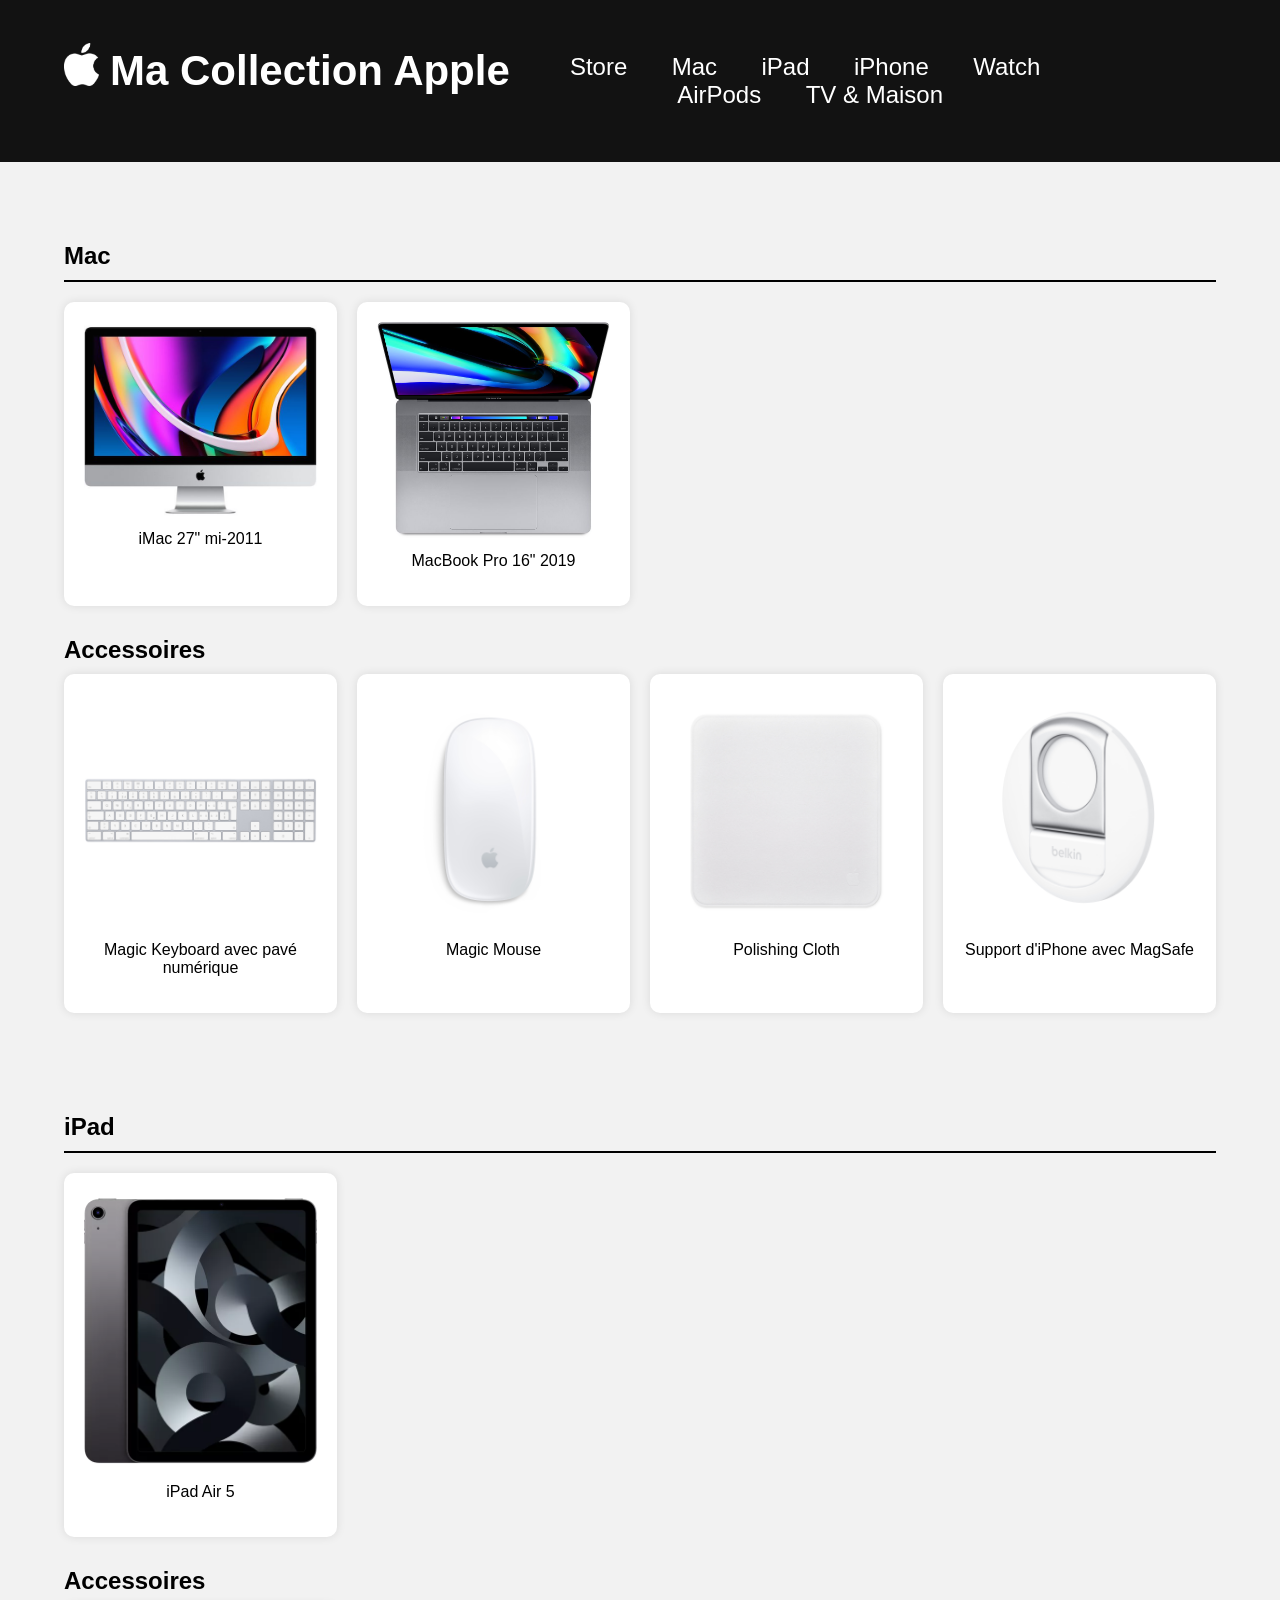
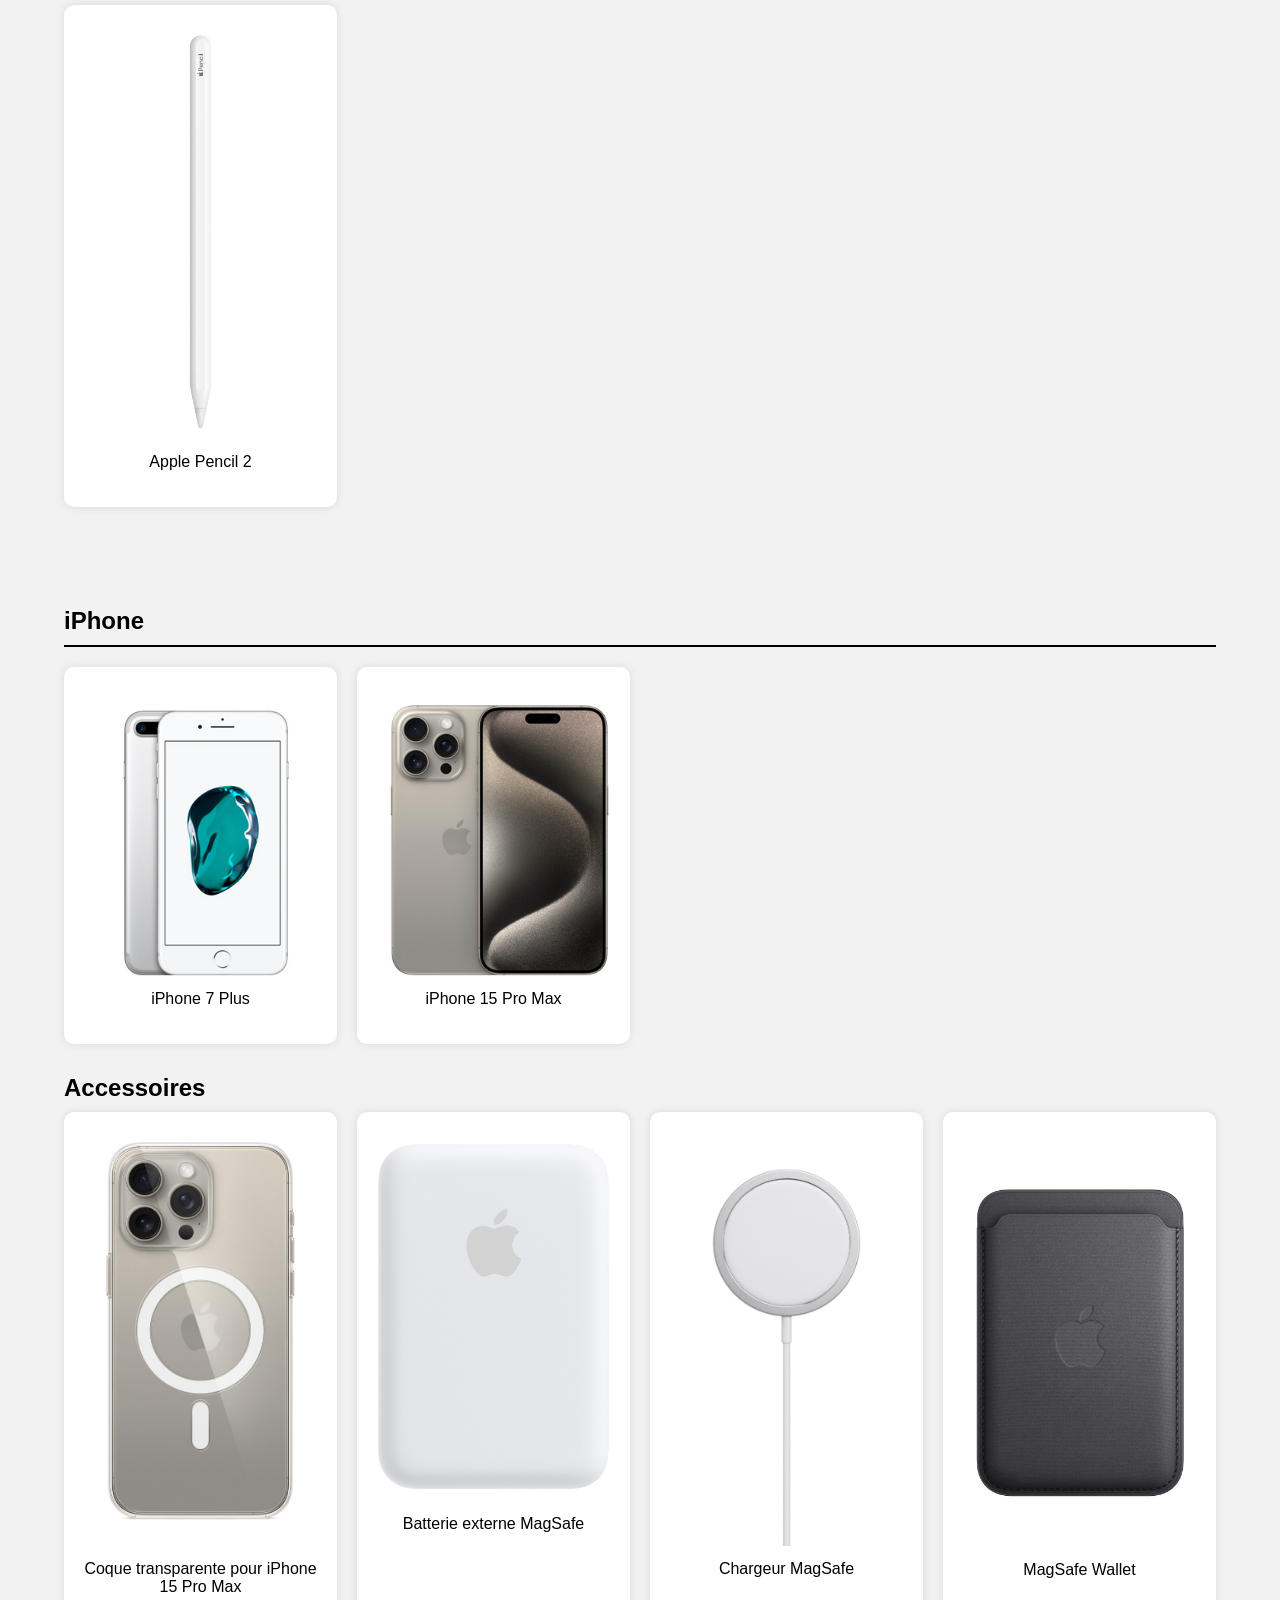
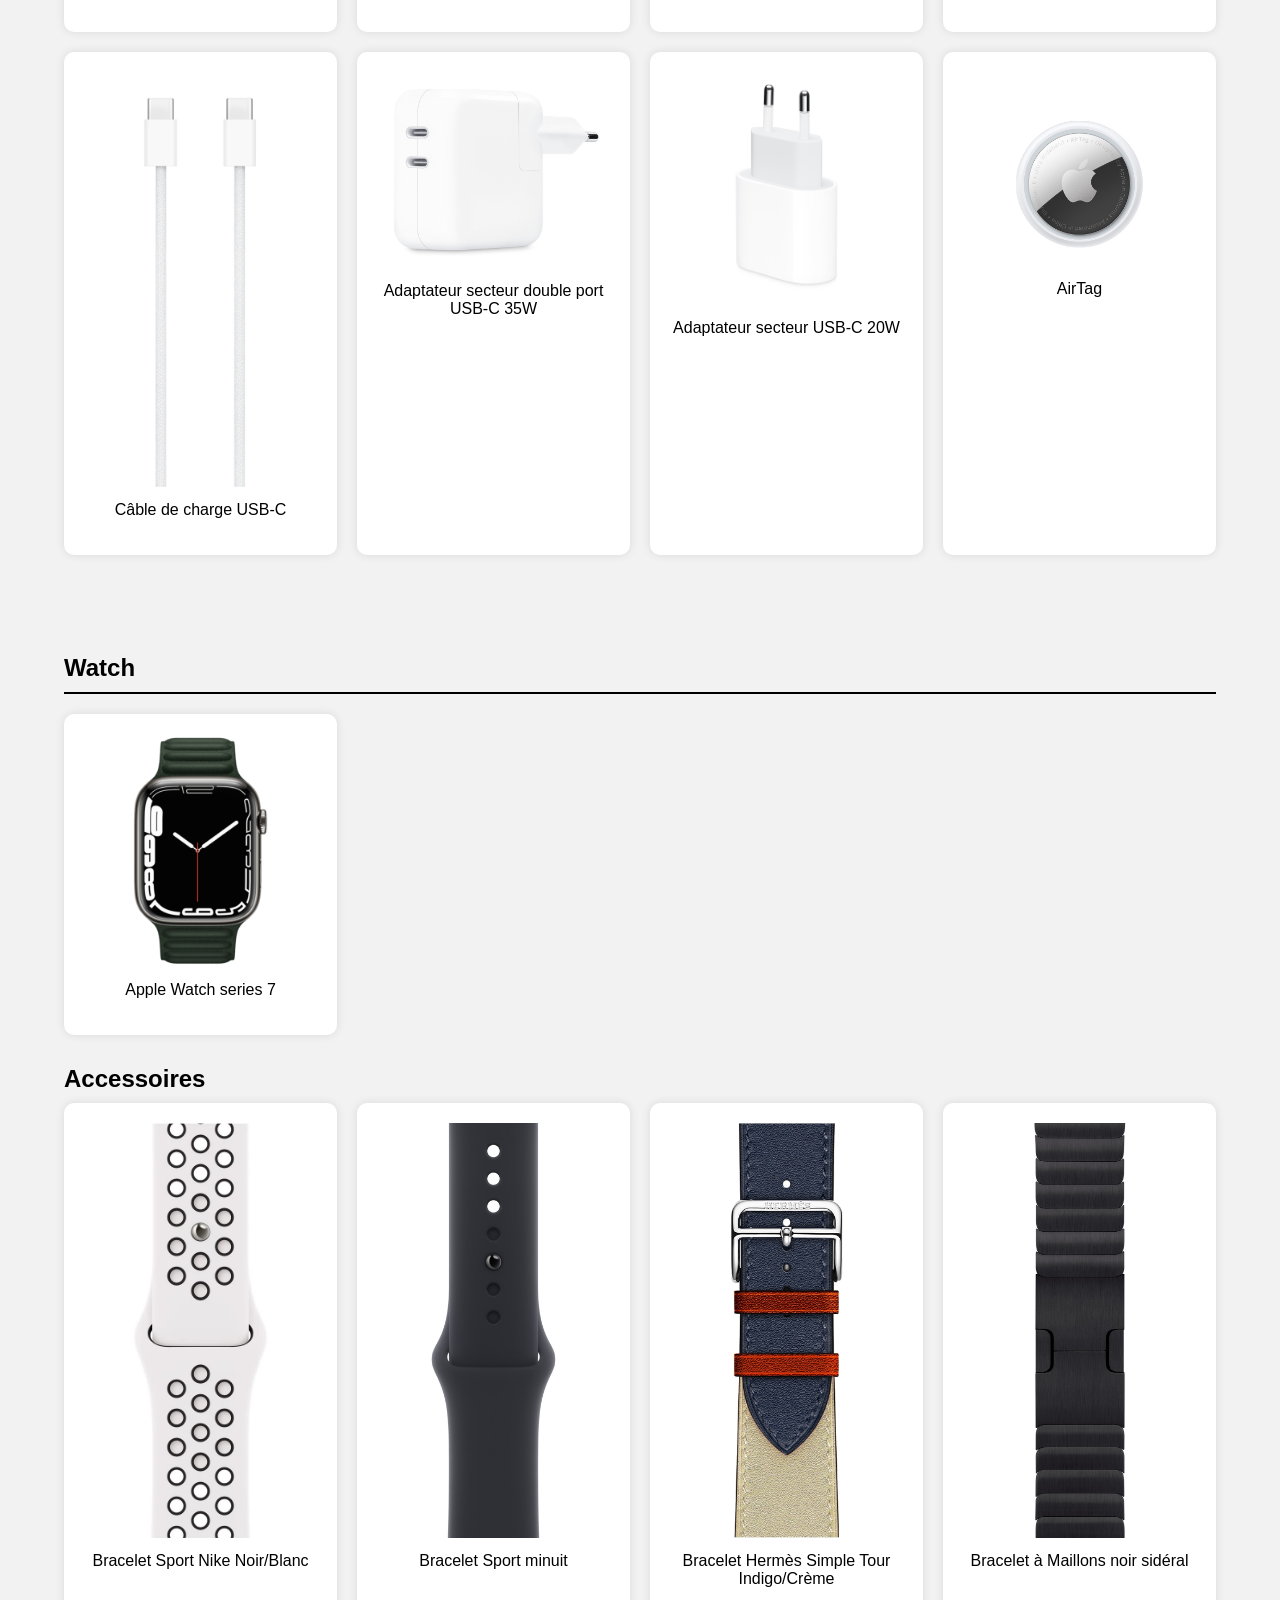
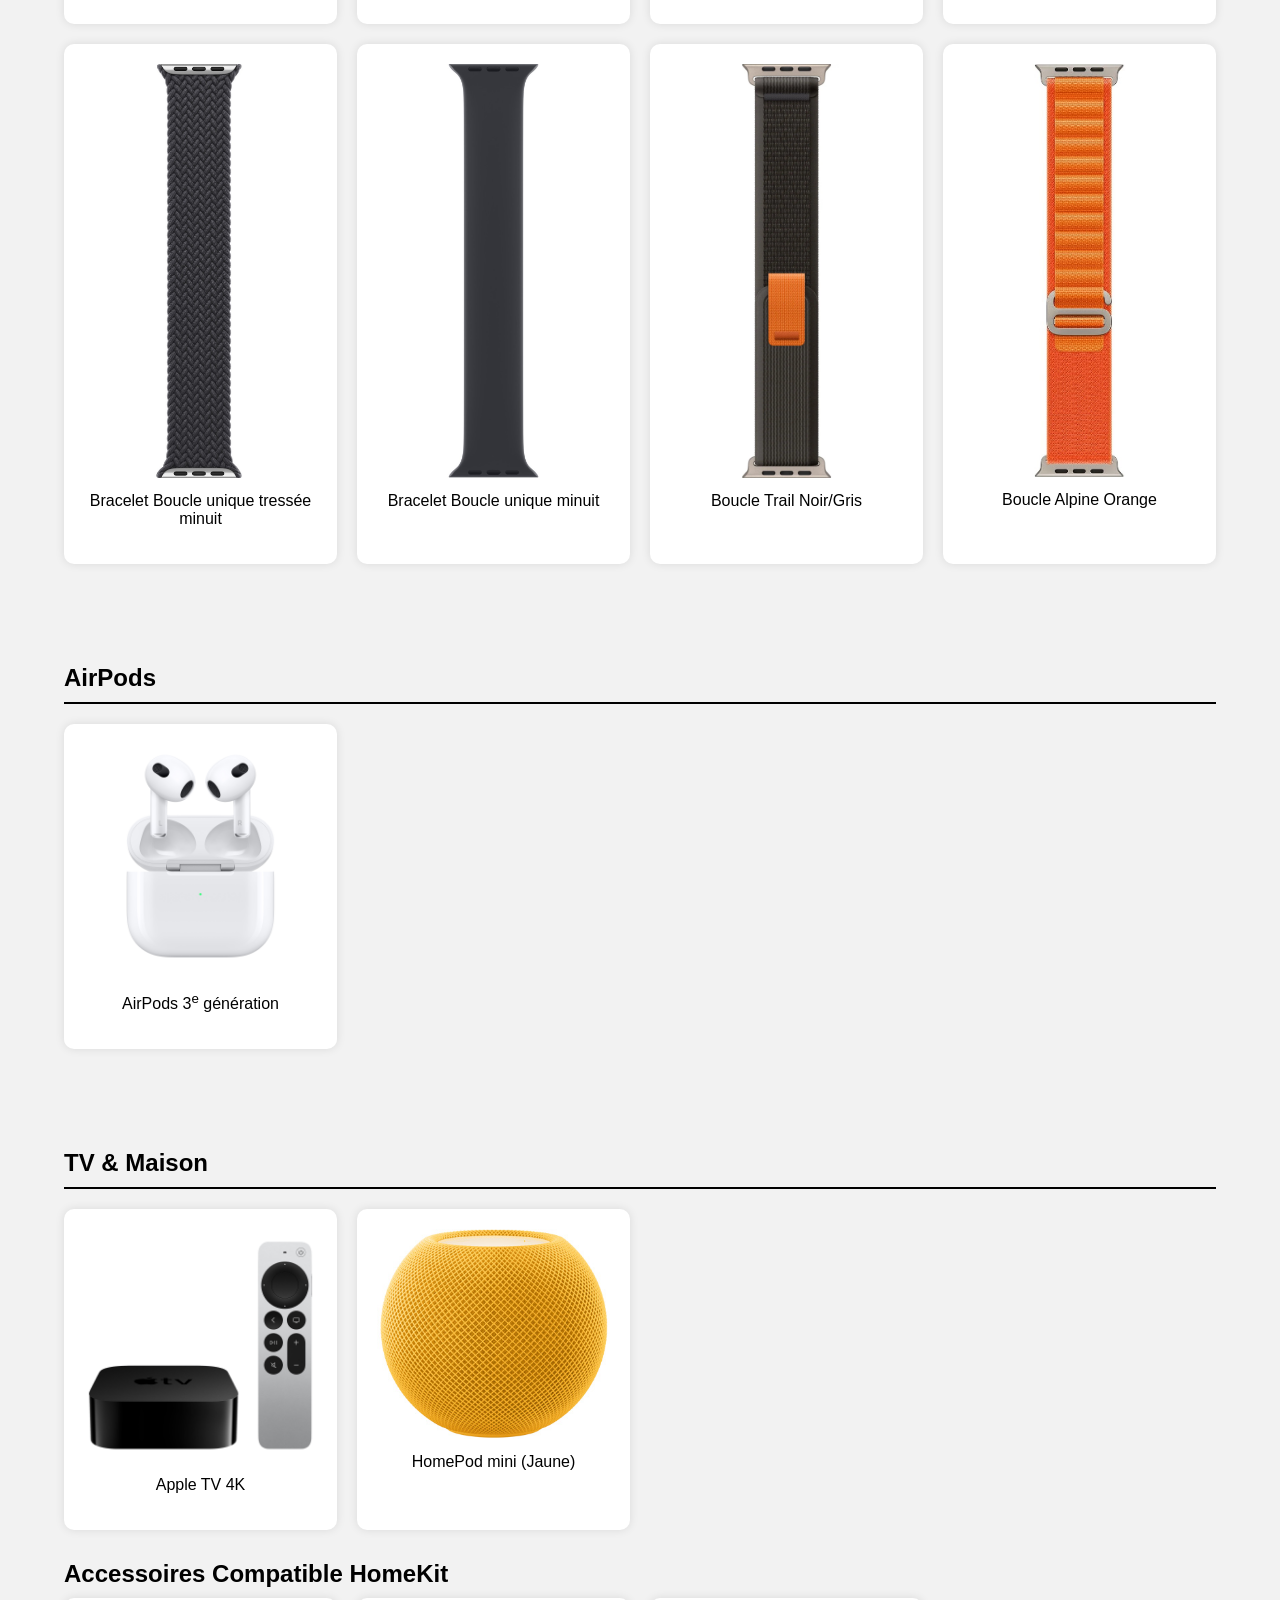
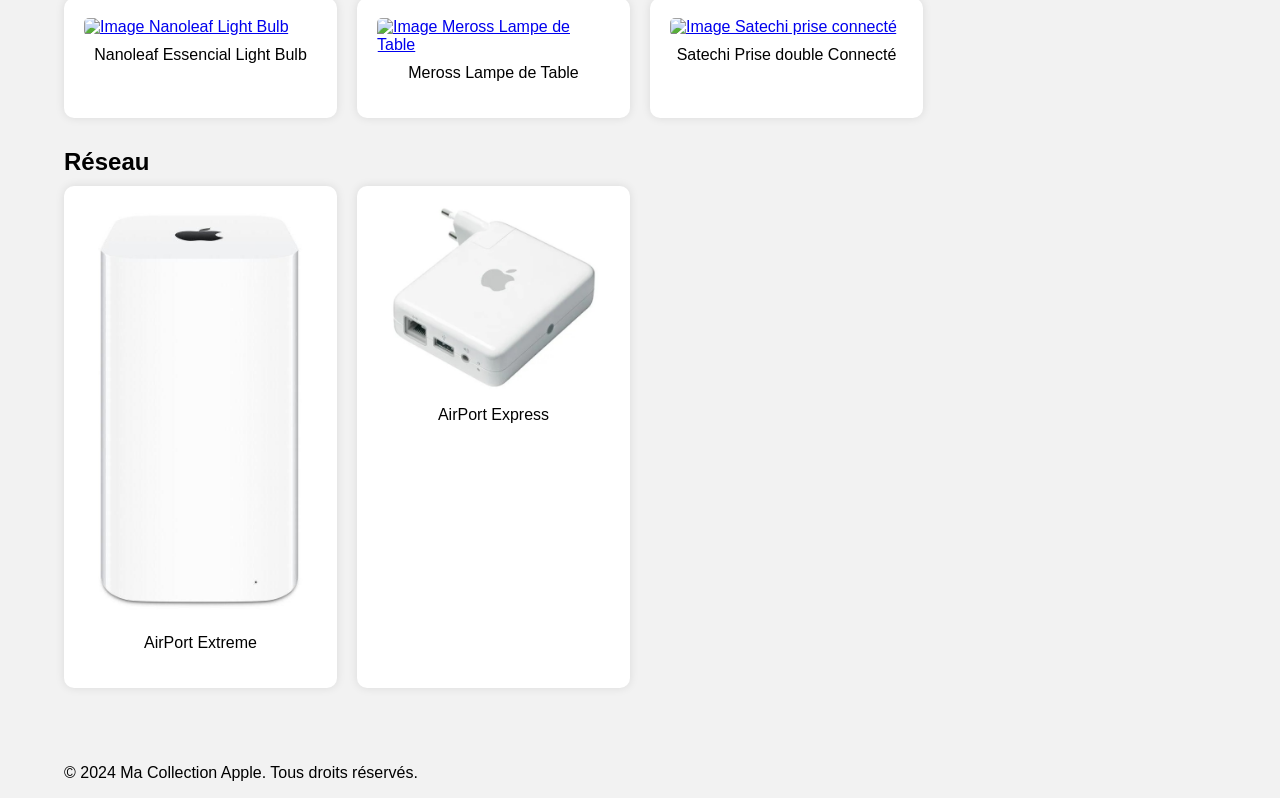
==== commit 01ff4c62: "Mise a jour des accessoires compatible HomeKit" ====
--- a/html/index.html
+++ b/html/index.html
@@ -1,5 +1,6 @@
 <!DOCTYPE html>
 <html lang="fr">
+
 <head>
     <meta charset="UTF-8">
     <meta name="viewport" content="width=device-width, initial-scale=1.0">
@@ -7,15 +8,18 @@
     <link rel="stylesheet" href="../styles/styles.css">
     <link rel="shortcut icon" href="../images/favicon.ico" type="image/x-icon">
 </head>
+
 <body>
     <header>
         <div class="container">
             <div class="logo">
                 <img src="../images/Apple_logo_white.png" alt="Logo Apple">
             </div>
+
             <div class="title">
                 <h1>Ma Collection Apple</h1>
             </div>
+
             <nav>
                 <div class="container">
                     <ul>
@@ -37,6 +41,7 @@
         <section id="mac" class="section">
             <div class="container">
                 <h2>Mac</h2>
+
                 <div class="grid">
                     <div class="product">
                         <a href="https://support.apple.com/fr-fr/112569" target="_blank">
@@ -44,6 +49,7 @@
                         </a>
                         <p>iMac 27" mi-2011</p>
                     </div>
+
                     <div class="product">
                         <a href="https://support.apple.com/fr-fr/111932" target="_blank">
                             <img src="../images/mac/macbookpro.jpeg" alt='Image MacBook Pro 16" 2019'>
@@ -51,6 +57,7 @@
                         <p>MacBook Pro 16" 2019</p>
                     </div>
                 </div>
+
                 <nav>
                     <ul>
                         <li>
@@ -58,6 +65,7 @@
                         </li>
                     </ul>
                 </nav>
+
                 <div class="grid">
                     <div class="product">
                         <a href="https://www.apple.com/fr/shop/product/MQ052SM/A/magic-keyboard-avec-pav%C3%A9-num%C3%A9rique-suisse" target="_blank">
@@ -65,18 +73,21 @@
                         </a>
                         <p>Magic Keyboard avec pavé numérique</p>
                     </div>
+
                     <div class="product">
                         <a href="https://www.apple.com/fr/shop/product/MK2E3Z/A/magic-mouse-surface-multi%E2%80%91touch-blanc?fnode=e3fb176f705bb7d0422de42e51045dcf1aeac88f9353dac308964e7ab7001774471342300941a173affc3116fc25a92e5e3b910e9489d65b047aac0c51ebe010bb6185509f94c55567a5101581afeddd59cd45ef36db652329400cdef65a1590" target="_blank">
                             <img src="../images/mac/accessoires/magic_mouse2.jpeg" alt="Image Magic mouse">
                         </a>
                         <p>Magic Mouse</p>
                     </div>
+
                     <div class="product">
                         <a href="https://www.apple.com/fr/shop/product/MM6F3ZM/A/chiffonnette" target="_blank">
                             <img src="../images/mac/accessoires/polishing_cloth.jpeg" alt="Image Polishing Cloth">
                         </a>
                         <p>Polishing Cloth</p>
                     </div>
+
                     <div class="product">
                         <a href="https://www.apple.com/fr/shop/product/HQ642ZM/A/support-d%E2%80%99iphone-belkin-avec-magsafe-pour-mac" target="_blank">
                             <img src="../images/mac/accessoires/belkin.jpeg" alt="Image Support d'iPhone Belkin avec MagSafe pour Mac">
@@ -91,6 +102,7 @@
         <section id="ipad" class="section">
             <div class="container">
                 <h2>iPad</h2>
+
                 <div class="grid">
                     <div class="product">
                         <a href="https://www.apple.com/fr/ipad-air/specs/" target="_blank">
@@ -99,6 +111,7 @@
                         <p>iPad Air 5</p>
                     </div>
                 </div>
+
                 <nav>
                     <ul>
                         <li>
@@ -106,6 +119,7 @@
                         </li>
                     </ul>
                 </nav>
+
                 <div class="grid">
                     <div class="product">
                         <a href="https://www.apple.com/fr/shop/product/MU8F2ZM/A/apple-pencil-2%E1%B5%89-g%C3%A9n%C3%A9ration" target="_blank">
@@ -121,6 +135,7 @@
         <section id="iphone" class="section">
             <div class="container">
                 <h2>iPhone</h2>
+
                 <div class="grid">
                     <div class="product">
                         <a href="https://support.apple.com/fr-fr/111953" target="_blank">
@@ -128,6 +143,7 @@
                         </a>
                         <p>iPhone 7 Plus</p>
                     </div>
+
                     <div class="product">
                         <a href="https://www.apple.com/fr/iphone-15-pro/specs/" target="_blank">
                             <img src="../images/iphone/iphone15promax.png" alt="Image iPhone 15 Pro Max">
@@ -135,6 +151,7 @@
                         <p>iPhone 15 Pro Max</p>
                     </div>                    
                 </div>
+
                 <nav>
                     <ul>
                         <li>
@@ -142,6 +159,7 @@
                         </li>
                     </ul>
                 </nav>
+
                 <div class="grid">
                     <div class="product">
                         <a href="https://www.apple.com/fr/shop/product/MT233ZM/A/coque-transparente-avec-magsafe-pour-iphone-15-pro-max?fnode=7fd30ddf823d0a801f0899ca4c68f27c32e33e5d10fa21b5f1a951c924c527b1e691402cb76b8ef21dec70a70200351e853728cd14827b02518e5ef4fbb11f2698cdb4a998b17f412314682aa7ccdb3b5fda5937b523aebcaebb127be498c43a" target="_blank">
@@ -149,42 +167,49 @@
                         </a>
                         <p>Coque transparente pour iPhone 15 Pro Max</p>
                     </div>
+
                     <div class="product">
                         <a href="https://support.apple.com/fr-fr/111857" target="_blank">
                             <img src="../images/iphone/accessoires/magsafe_battery_pack.png" alt="Image Magsafe Battery Pack">
                         </a>
                         <p>Batterie externe MagSafe</p>
                     </div>
+
                     <div class="product">
                         <a href="https://www.apple.com/fr/shop/product/MHXH3ZM/A/chargeur-magsafe?fnode=7fd30ddf823d0a801f0899ca4c68f27c32e33e5d10fa21b5f1a951c924c527b1e691402cb76b8ef21dec70a70200351e853728cd14827b02518e5ef4fbb11f2698cdb4a998b17f412314682aa7ccdb3b5fda5937b523aebcaebb127be498c43a" target="_blank">
                             <img src="../images/iphone/accessoires/magsafe.jpeg" alt="Image Magsafe">
                         </a>
                         <p>Chargeur MagSafe</p>
                     </div>
+
                     <div class="product">
                         <a href="https://www.apple.com/fr/shop/product/MT2N3ZM/A/porte%E2%80%91cartes-en-tissage-fin-pour-iphone-avec-magsafe-noir?fnode=4432a313bc6f79a86b8b1504245477a23c3ac701fc0d4e99915496e7e22e166c49c67ab95210b3e43f99a353607c84c03e2fba7dac3fa3306628ff2ec528eef174ec6951ff04560b6002edcc5871adb98063fe4f2be1417092b3c63f63677d1d" target="_blank">
                             <img src="../images/iphone/accessoires/magsafe_wallet.jpeg" alt="Image Magsafe Wallet">
                         </a>
                         <p>MagSafe Wallet</p>
                     </div>
+
                     <div class="product">
                         <a href="https://www.apple.com/fr/shop/product/MQKJ3ZM/A/c%C3%A2ble-de-charge-usb%E2%80%91c-60-w-1-m?fnode=[base64]" target="_blank">
                             <img src="../images/iphone/accessoires/usbc_cable.jpeg" alt="Image Cable USB-C">
                         </a>
                         <p>Câble de charge USB-C</p>
                     </div>
+
                     <div class="product">
                         <a href="https://www.apple.com/fr/shop/product/MW2K3ZM/A/adaptateur-secteur-double-port-usb-c-35-w?fnode=a231fa601169b35e8d8981b932ee20cf210e40a712a02c38e7fba60ea299d393160b42a617b6e5068894cda83803a1a993b9f115566ffed24d84d85c9c4f4d8f8c815e90ed9fc82f1d3c1d9daf8f7f13b2c804e39b8df66d53a864ab81f79438" target="_blank">
                             <img src="../images/iphone/accessoires/adaptateur_secteur_double_port_usbc_35w.jpeg" alt="Image Adaptateur secteur double port USB-C 35W">
                         </a>
                         <p>Adaptateur secteur double port USB-C 35W</p>
                     </div>
+
                     <div class="product">
                         <a href="1d118f1cf0d6faab2b7d5c65c6124ac3a482b0b2db3ecd969a76dce5d622fc7f46d5a1000f75a1ad2333217627a279fba54d6f1318c681df118a56080b4854d9c8f27438fcb796436386c6362f0659cff4379511d9ec0d3587d0400d056a083b" target="_blank">
                             <img src="../images/iphone/accessoires/chargeur.jpeg" alt="Image Adaptateur secteur 20W">
                         </a>
                         <p>Adaptateur secteur USB-C 20W</p>
                     </div>
+
                     <div class="product">
                         <a href="https://www.apple.com/fr/airtag/" target="_blank">
                             <img src="../images/iphone/accessoires/airtag.jpeg" alt="Image AirTag">
@@ -199,6 +224,7 @@
         <section id="watch" class="section">
             <div class="container">
                 <h2>Watch</h2>
+
                 <div class="grid">
                     <div class="product">
                         <a href="https://support.apple.com/fr-fr/111909" target="_blank">
@@ -207,6 +233,7 @@
                         <p>Apple Watch series 7</p>
                     </div>
                 </div>
+
                 <nav>
                     <ul>
                         <li>
@@ -214,6 +241,7 @@
                         </li>
                     </ul>
                 </nav>
+
                 <div class="grid">
                     <div class="product">
                         <a href="https://www.apple.com/fr/shop/product/MUV13ZM/A/bracelet-sport-nike-platine-pur-45-mm-m-l?fnode=39bfcc3cc39e0ad35fd49f42a456ded3ab56d2b85194c878933a101ae96d2e170f2e20b95128bc0a8154e2dab37506f0e5210de98eb510554c2929b45c215625882b74a9265945e32c5c45be4c24630a" target="_blank">
@@ -221,42 +249,49 @@
                         </a>
                         <p>Bracelet Sport Nike Noir/Blanc</p>
                     </div>
+
                     <div class="product">
                         <a href="https://www.apple.com/fr/shop/product/MT3F3ZM/A/bracelet-sport-minuit-45-mm-m-l?fnode=794fd76fa0511074ecd105efb83273d7ec312ccb8759d1cee72a1540cac43d599b54bc0405c449a70f24005c7342d741efd653aac9f9035736df6d69793b9c0316469d98323de80270500aeffb4508ee" target="_blank">
                             <img src="../images/watch/accessoires/boucle_sport_minuit.jpeg" alt='Image Bracelet Sport minuit'>
                         </a>
                         <p>Bracelet Sport minuit</p>
                     </div>
+
                     <div class="product">
                         <a href="https://www.apple.com/fr/shop/product/MTHH3ZM/A/apple-watch-herm%C3%A8s-bracelet-simple-tour-twill-jump-noir-gold-de-45-mm?fnode=7fd74a79d8747c20290305e1c36c92cad04db84176e97c24ff71308d89eadb4d94e9731c63daa6e543908c04af08070f73ca7d1726a16e045b2d1c5c57c40bfb2e674376f9f054cf8f5a01653b1fcd95" target="_blank">
                             <img src="../images/watch/accessoires/hermes.jpg" alt="Image Bracelet Hermès">
                         </a>
                         <p>Bracelet Hermès Simple Tour Indigo/Crème</p>
                     </div>
+
                     <div class="product">
                         <a href="https://www.apple.com/fr/shop/product/MU9C3ZM/A/bracelet-%C3%A0-maillons-noir-sid%C3%A9ral-42-mm?fnode=7fd74a79d8747c20290305e1c36c92cad04db84176e97c24ff71308d89eadb4d94e9731c63daa6e543908c04af08070f73ca7d1726a16e045b2d1c5c57c40bfb2e674376f9f054cf8f5a01653b1fcd95" target="_blank">
                             <img src="../images/watch/accessoires/bracelet_maillons.jpeg" alt="Image Bracelet à Maillons">
                         </a>
                         <p>Bracelet à Maillons noir sidéral</p>
                     </div>
+
                     <div class="product">
                         <a href="https://www.apple.com/fr/shop/product/MT7W3ZM/A/bracelet-boucle-unique-tress%C3%A9e-minuit-45-mm-taille-8?fnode=794fd76fa0511074ecd105efb83273d7ec312ccb8759d1cee72a1540cac43d599b54bc0405c449a70f24005c7342d741efd653aac9f9035736df6d69793b9c0316469d98323de80270500aeffb4508ee" target="_blank">
                             <img src="../images/watch/accessoires/boucle_unique_tressée.jpeg" alt="Image Boucle unique tressée minuit">
                         </a>
                         <p>Bracelet Boucle unique tressée minuit</p>
                     </div>
+
                     <div class="product">
                         <a href="https://www.apple.com/fr/shop/product/MTF53ZM/A/bracelet-boucle-unique-minuit-45-mm-taille-8?fnode=39bfcc3cc39e0ad35fd49f42a456ded3ab56d2b85194c878933a101ae96d2e170f2e20b95128bc0a8154e2dab37506f0e5210de98eb510554c2929b45c215625882b74a9265945e32c5c45be4c24630a" target="_blank">
                             <img src="../images/watch/accessoires/boucle_unique.jpeg" alt="Image Boucle unique minuit">
                         </a>
                         <p>Bracelet Boucle unique minuit</p>
                     </div>
+
                     <div class="product">
                         <a href="https://www.apple.com/fr/shop/product/MT623ZM/A/boucle-trail-bleu-noir-49-mm-m-l?fnode=39bfcc3cc39e0ad35fd49f42a456ded3ab56d2b85194c878933a101ae96d2e170f2e20b95128bc0a8154e2dab37506f0e5210de98eb510554c2929b45c215625882b74a9265945e32c5c45be4c24630a" target="_blank">
                             <img src="../images/watch/accessoires/loop_trail.jpg" alt="Image Boucle Trail Noir/Gris">
                         </a>
                         <p>Boucle Trail Noir/Gris</p>
                     </div>
+
                     <div class="product">
                         <a href="https://www.apple.com/fr/shop/product/MT5Q3ZM/A/boucle-alpine-indigo-49-mm-medium?fnode=39bfcc3cc39e0ad35fd49f42a456ded3ab56d2b85194c878933a101ae96d2e170f2e20b95128bc0a8154e2dab37506f0e5210de98eb510554c2929b45c215625882b74a9265945e32c5c45be4c24630a" target="_blank">
                             <img src="../images/watch/accessoires/alpine_loop.jpg" alt="Image Boucle Alpine Orange">
@@ -271,6 +306,7 @@
         <section id="airpods" class="section">
             <div class="container">
                 <h2>AirPods</h2>
+
                 <div class="grid">
                     <div class="product">
                         <a href="https://support.apple.com/fr-fr/111909" target="_blank">
@@ -286,6 +322,7 @@
         <section id="tvetmaison" class="section">
             <div class="container">
                 <h2>TV &amp; Maison</h2>
+
                 <div class="grid">
                     <div class="product">
                         <a href="https://support.apple.com/fr-fr/111922" target="_blank">
@@ -293,6 +330,7 @@
                         </a>
                         <p>Apple TV 4K</p>
                     </div>
+
                     <div class="product">
                         <a href="https://www.apple.com/fr/homepod-mini/specs/" target="_blank">
                             <img src="../images/homepod/homepodmini_yellow.jpg" alt='Image HomePod mini'>
@@ -300,13 +338,38 @@
                         <p>HomePod mini (Jaune)</p>
                     </div>
                 </div>
-                <nav>
-                    <ul>
-                        <li>
-                            <b>Accessoires</b>
-                        </li>
-                    </ul>
-                </nav>
+
+                <nav>
+                    <ul>
+                        <li>
+                            <b>Accessoires Compatible HomeKit</b>
+                        </li>
+                    </ul>
+                </nav>
+
+                <div class="grid">
+                    <div class="product">
+                        <a href="https://support.apple.com/fr-fr/111922" target="_blank">
+                            <img src="../images/maison/Nanoleaf" alt='Image Nanoleaf Light Bulb'>
+                        </a>
+                        <p>Nanoleaf Essencial Light Bulb</p>
+                    </div>
+
+                    <div class="product">
+                        <a href="https://www.apple.com/fr/homepod-mini/specs/" target="_blank">
+                            <img src="../images/maison/" alt='Image Meross Lampe de Table'>
+                        </a>
+                        <p>Meross Lampe de Table</p>
+                    </div>
+
+                    <div class="product">
+                        <a href="https://www.apple.com/fr/homepod-mini/specs/" target="_blank">
+                            <img src="../images/maison/" alt='Image Satechi prise connecté'>
+                        </a>
+                        <p>Satechi Prise double Connecté</p>
+                    </div>
+                </div>
+
                 <nav>
                     <ul>
                         <li>
@@ -314,6 +377,7 @@
                         </li>
                     </ul>
                 </nav>
+
                 <div class="grid">
                     <div class="product">
                         <a href="https://support.apple.com/fr-fr/112419" target="_blank">
@@ -321,6 +385,7 @@
                         </a>
                         <p>AirPort Extreme</p>
                     </div>
+
                     <div class="product">
                         <a href="https://support.apple.com/fr-ne/112477" target="_blank">
                             <img src="../images/airport/AirPort Express.jpg" alt='Image AirPort Express'>
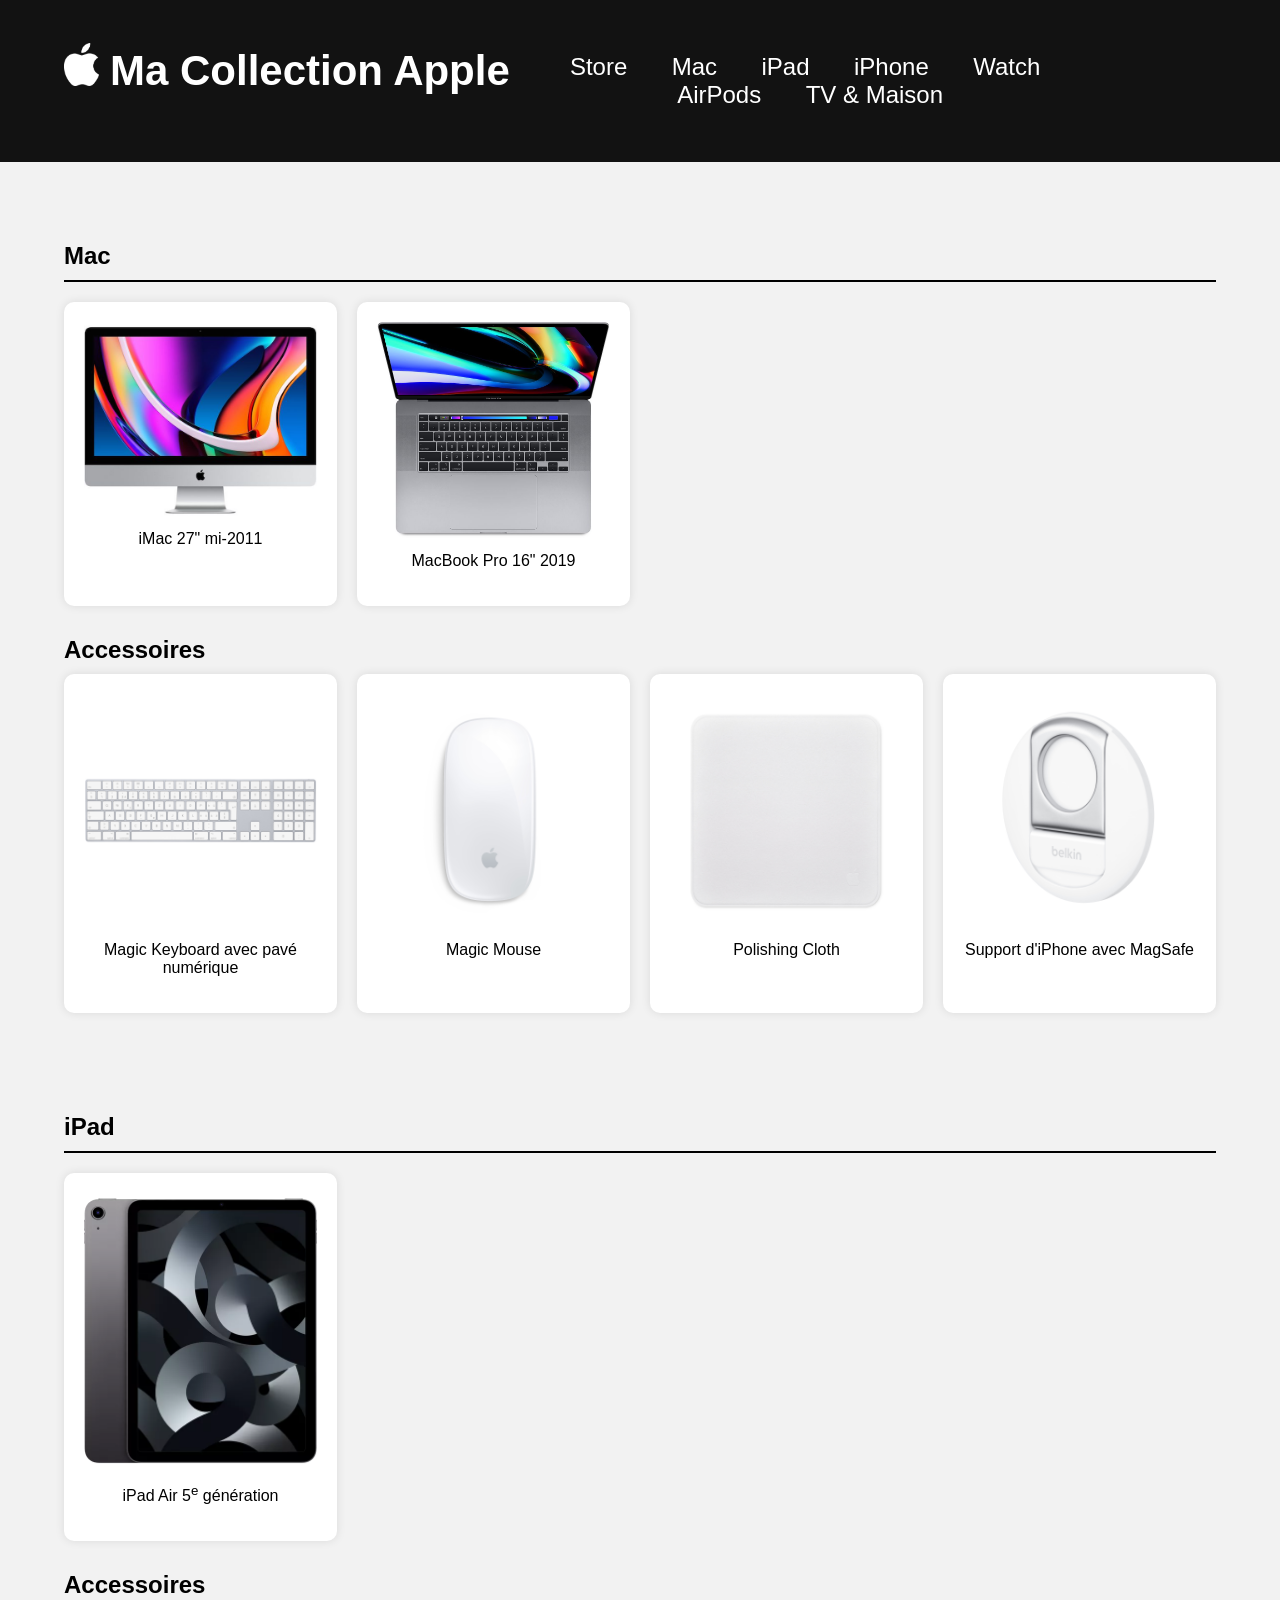
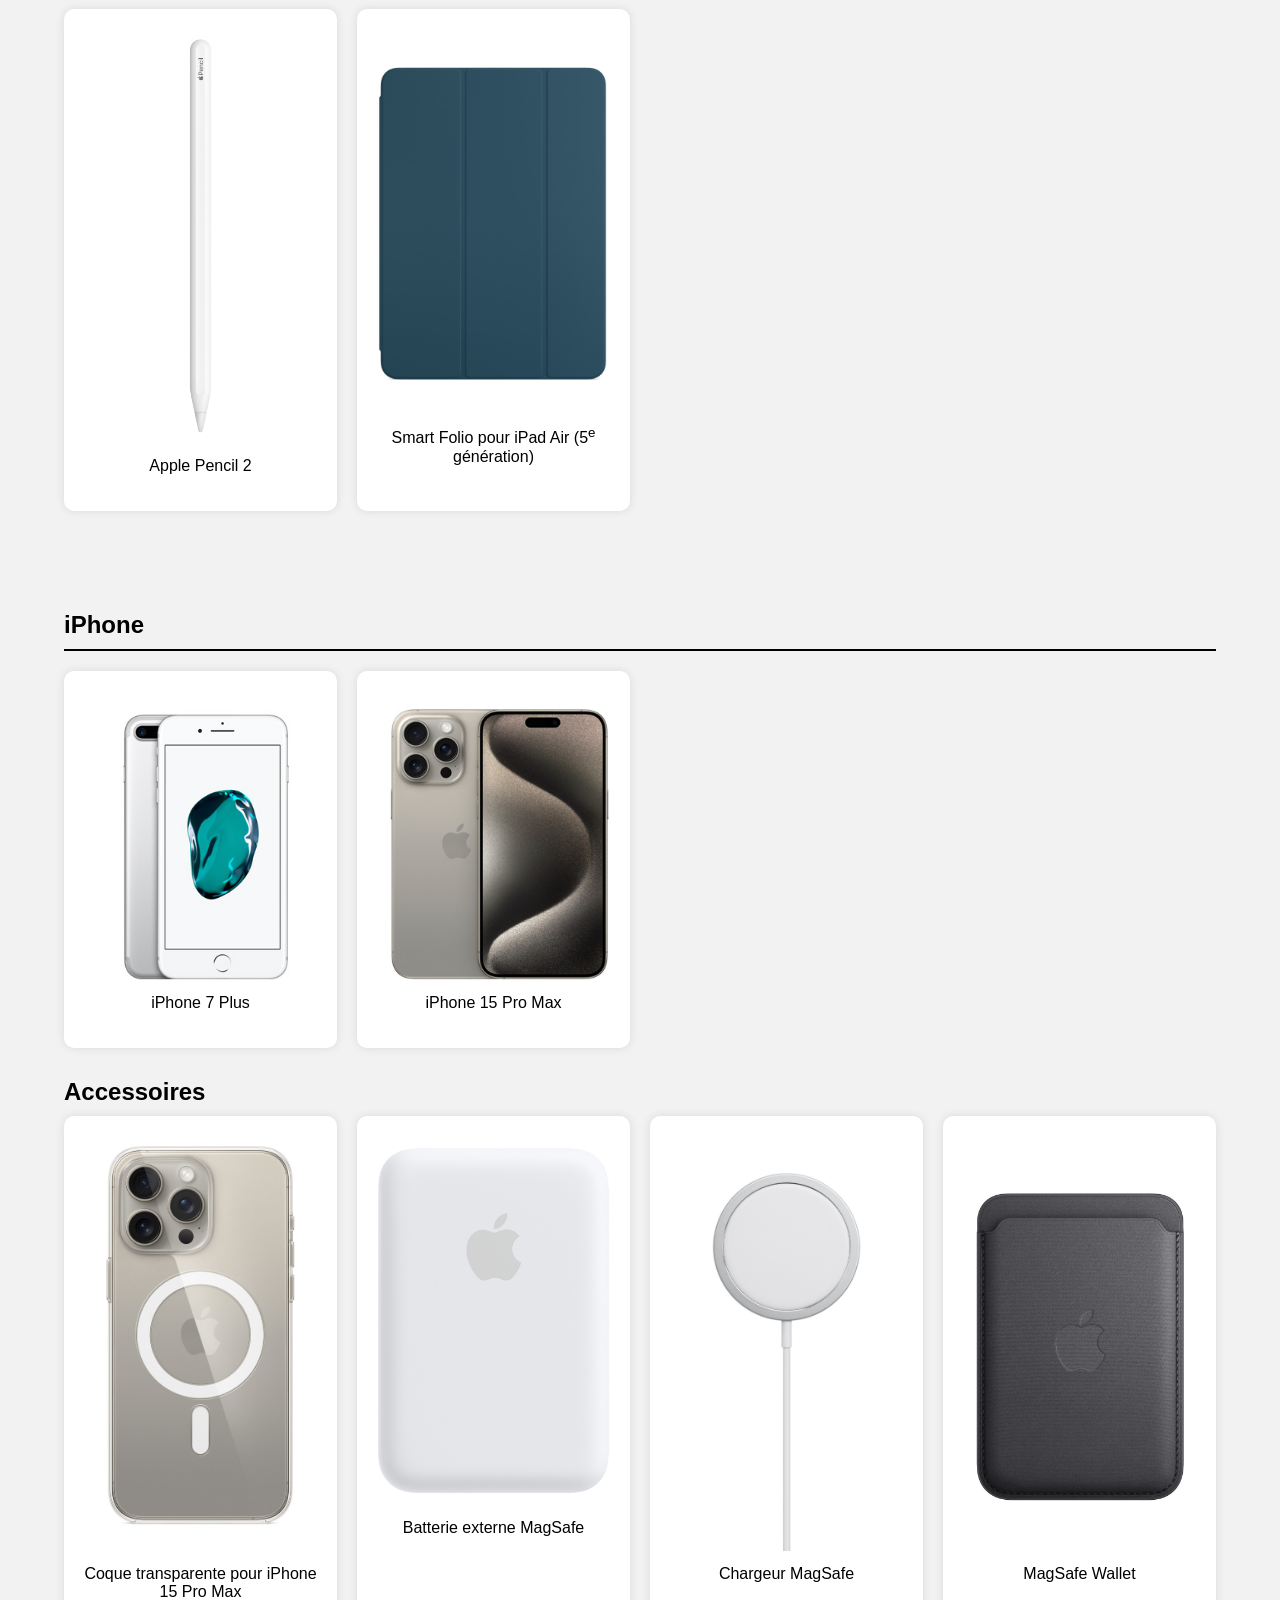
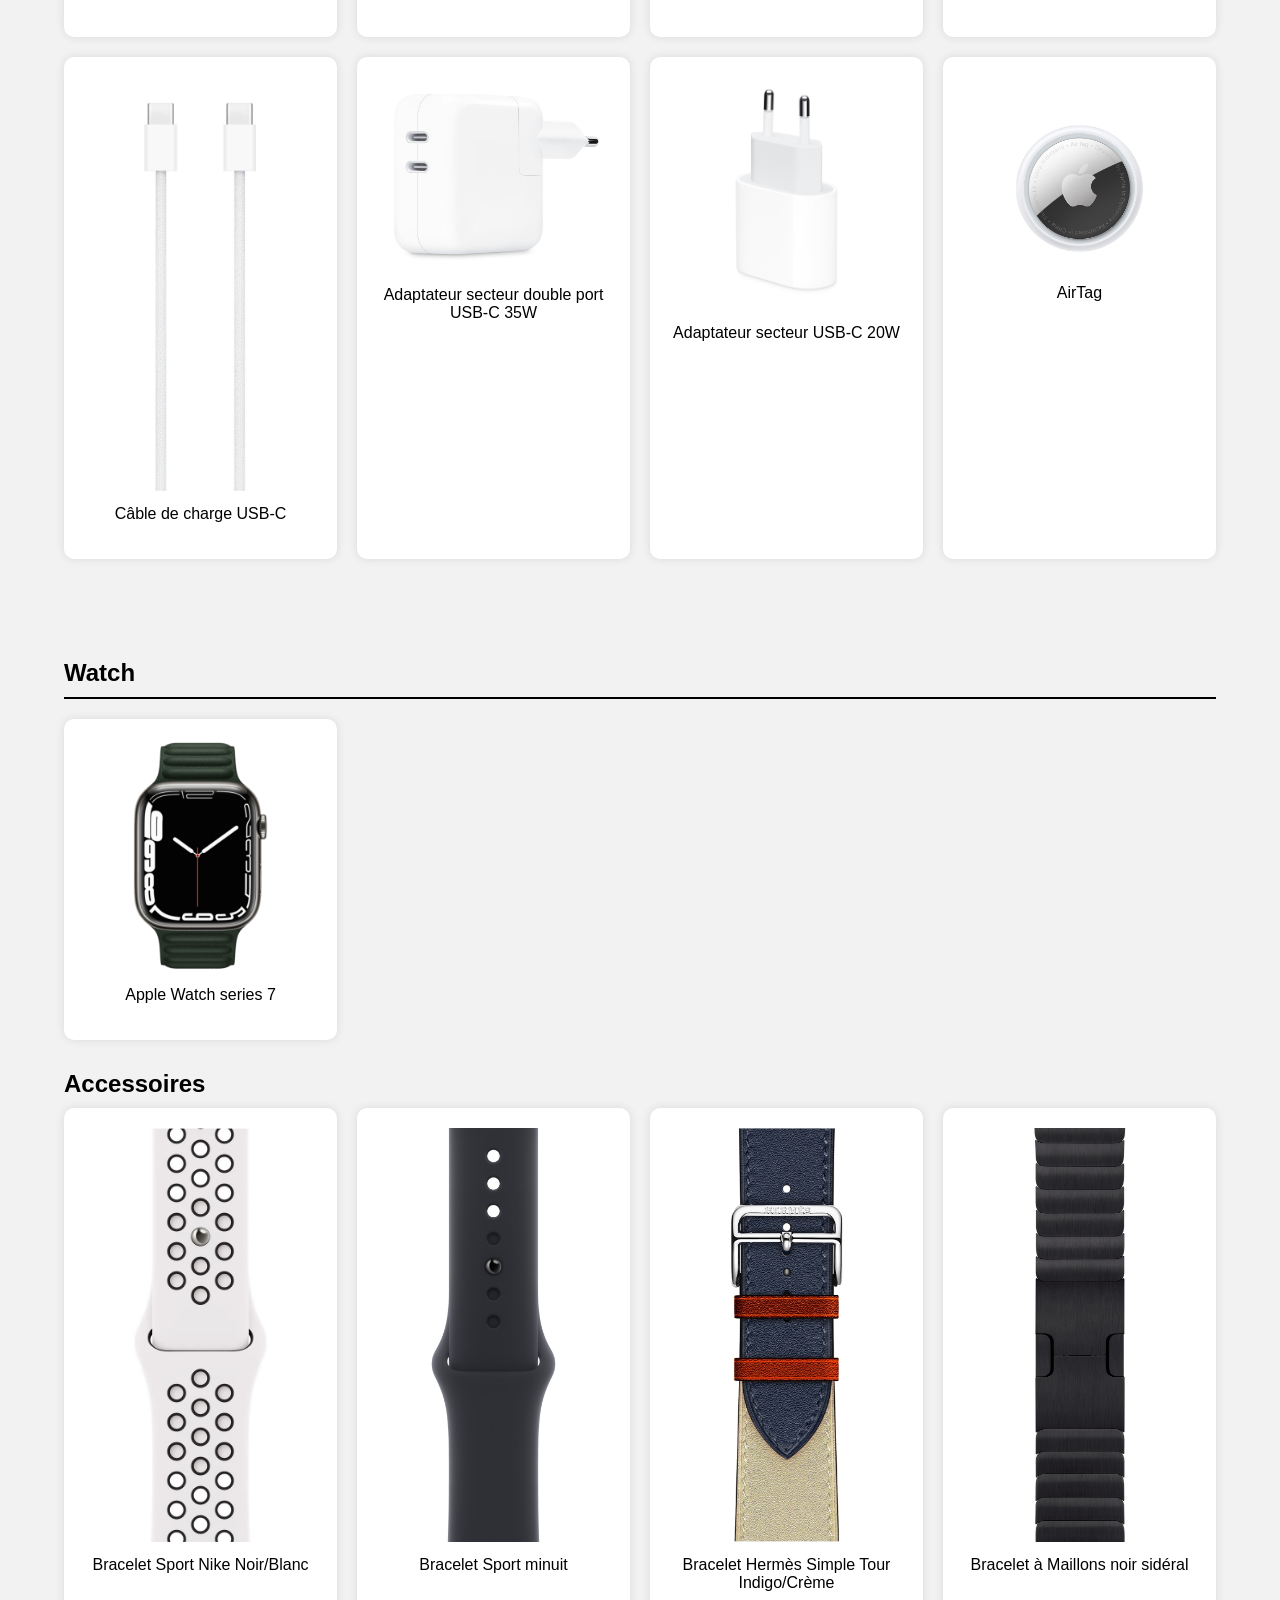
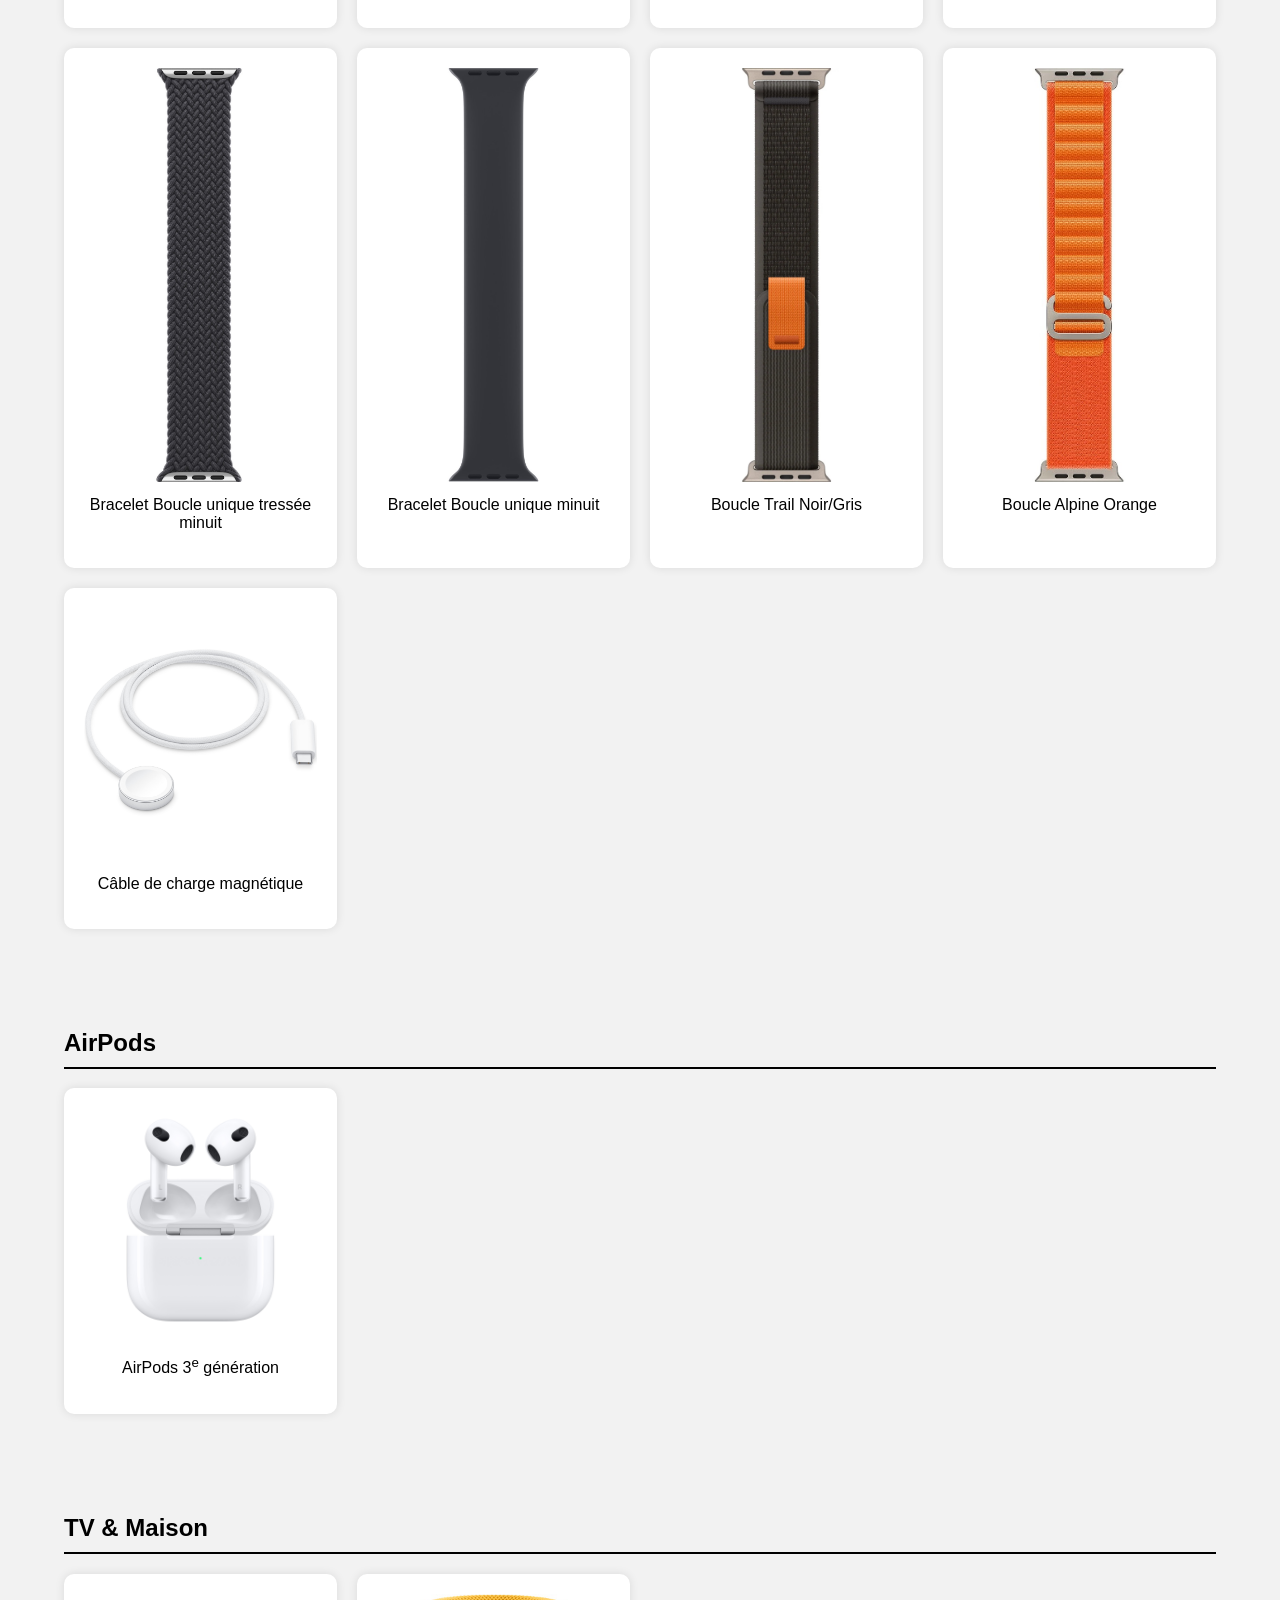
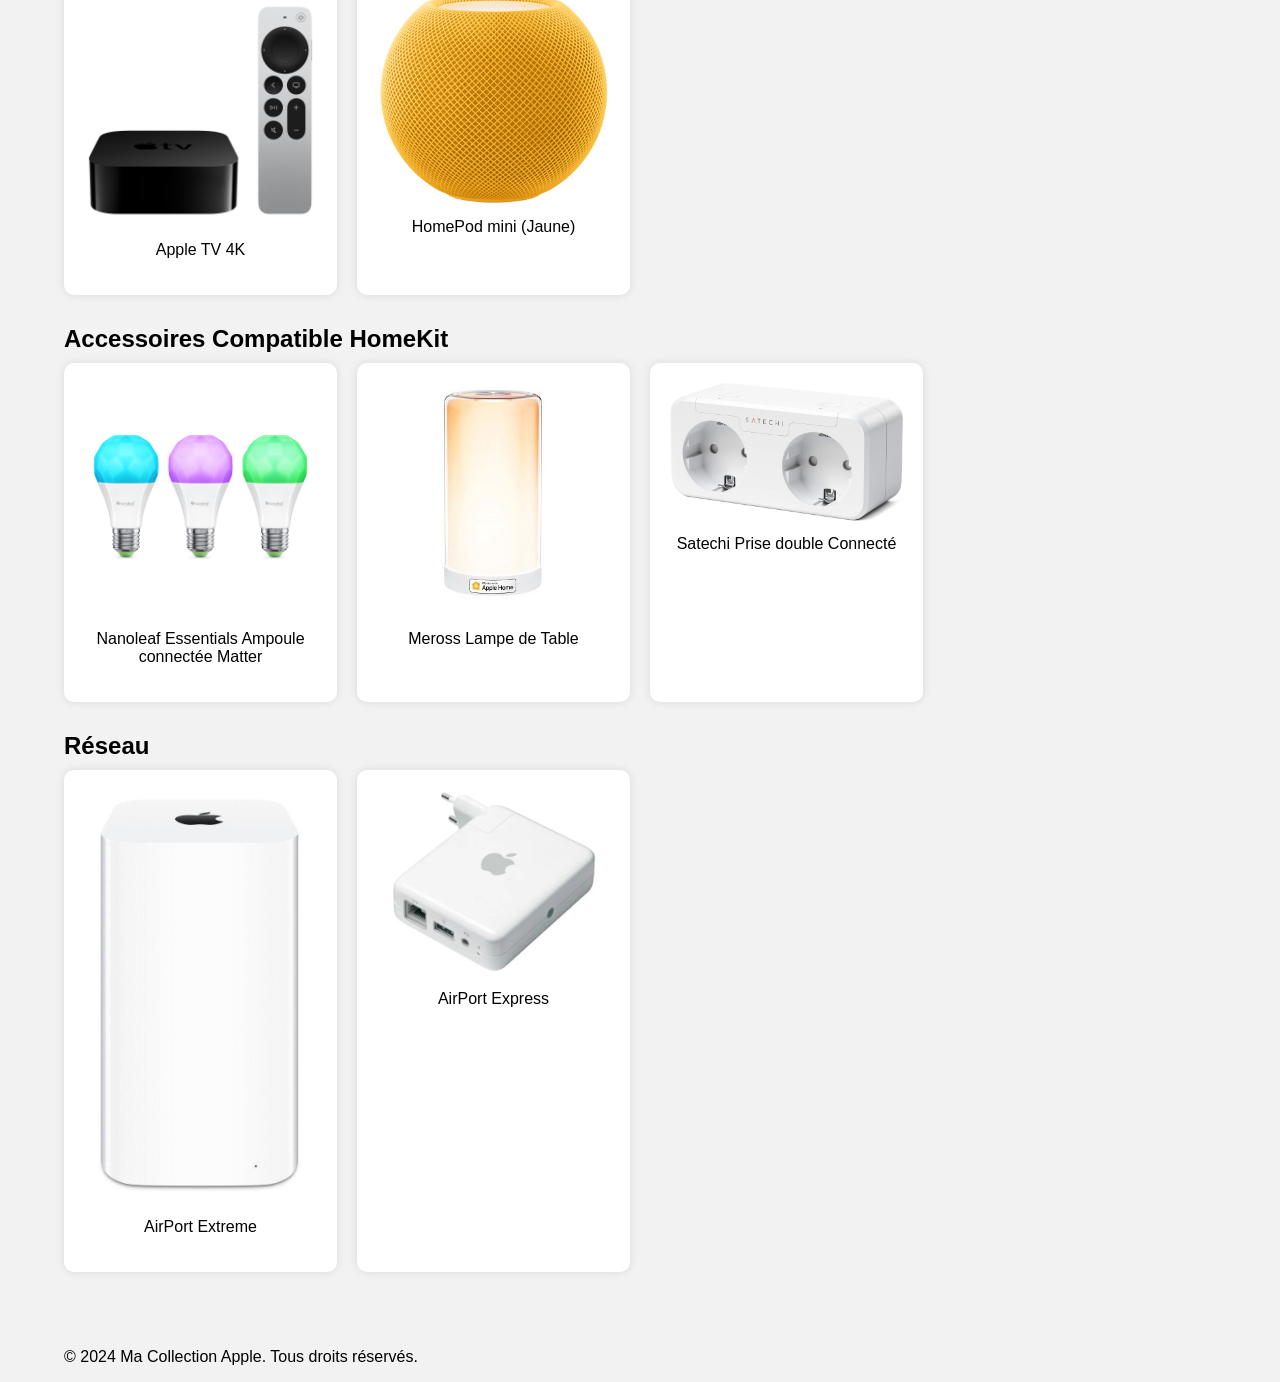
==== commit e965fece: "update de malade mentaliste" ====
--- a/html/index.html
+++ b/html/index.html
@@ -108,7 +108,7 @@
                         <a href="https://www.apple.com/fr/ipad-air/specs/" target="_blank">
                             <img src="../images/ipad/ipad_space_gray.webp" alt='Image iPad Air 5'>
                         </a>
-                        <p>iPad Air 5</p>
+                        <p>iPad Air 5<sup>e</sup> génération</p>
                     </div>
                 </div>
 
@@ -127,6 +127,13 @@
                         </a>
                         <p>Apple Pencil 2</p>
                     </div>
+
+                    <div class="product">
+                        <a href="https://www.apple.com/fr/shop/product/MNA73ZM/A/smart-folio-pour-ipad-air-5ᵉ-génération-bleu-marine?fnode=[base64]&fs=f%3Dipadair5gen2022%26fh%3D4583%252Bf0fcef" target="_blank">
+                            <img src="../images/ipad/accessoires/Smart_folio.jpeg" alt="Image Smart Folio">
+                        </a>
+                        <p>Smart Folio pour iPad Air (5<sup>e</sup> génération)</p>
+                    </div>
                 </div>
             </div>
         </section>
@@ -298,6 +305,13 @@
                         </a>
                         <p>Boucle Alpine Orange</p>
                     </div>
+
+                    <div class="product">
+                        <a href="https://www.apple.com/fr/shop/product/MT0H3ZM/A/câble-de-charge-rapide-magnétique-vers-usb%E2%80%91c-pour-apple-watch-1-m?fnode=ce779f926986f7c84b591ff69387226a4fea556a03fb51286bcdf7a8df5aee275024b73e4d4d05f554e8c6561a17516aba5763244b2b900fa47752cde96fad3a370289a9e670757c55b9aa89b3f23125de0efbbcf794928e8115ad42ba6ea06d" target="_blank">
+                            <img src="../images/watch/accessoires/charging_cable.jpeg" alt="Image Cable de charge">
+                        </a>
+                        <p>Câble de charge magnétique</p>
+                    </div>
                 </div>
             </div>
         </section>
@@ -349,22 +363,22 @@
 
                 <div class="grid">
                     <div class="product">
-                        <a href="https://support.apple.com/fr-fr/111922" target="_blank">
-                            <img src="../images/maison/Nanoleaf" alt='Image Nanoleaf Light Bulb'>
-                        </a>
-                        <p>Nanoleaf Essencial Light Bulb</p>
-                    </div>
-
-                    <div class="product">
-                        <a href="https://www.apple.com/fr/homepod-mini/specs/" target="_blank">
-                            <img src="../images/maison/" alt='Image Meross Lampe de Table'>
+                        <a href="https://www.apple.com/fr/shop/product/HQX02B/A/ampoule-connectée-e27-essentials-matter-de-nanoleaf-ampoule-led-intelligente-compatible-thread-et-matter-blanc-et-couleur-pack-de-3?fnode=[base64]" target="_blank">
+                            <img src="../images/maison/Nanoleaf.jpeg" alt='Image Nanoleaf Light Bulb'>
+                        </a>
+                        <p>Nanoleaf Essentials Ampoule connectée Matter</p>
+                    </div>
+
+                    <div class="product">
+                        <a href="https://www.amazon.fr/Veilleuse-Intelligente-Compatible-SmartThings-Multicolore/dp/B08L3B8ZMX/ref=sr_1_5?crid=12SSCL1OD7ESF&dib=eyJ2IjoiMSJ9.[base64].BaN8hkaEImHkqaWo0m9qRUOLjUro2Px6aCo_Yj0TQVA&dib_tag=se&keywords=meross%2Blampe&qid=1712350888&sprefix=%2Caps%2C313&sr=8-5&th=1" target="_blank">
+                            <img src="../images/maison/meross_lampe.jpeg" alt='Image Meross Lampe de Table'>
                         </a>
                         <p>Meross Lampe de Table</p>
                     </div>
 
                     <div class="product">
-                        <a href="https://www.apple.com/fr/homepod-mini/specs/" target="_blank">
-                            <img src="../images/maison/" alt='Image Satechi prise connecté'>
+                        <a href="https://www.amazon.fr/dp/B091JF1Z4Y?ref=nb_sb_ss_w_as-reorder_k0_1_4&amp=&crid=U3G8CDVAEBZW&amp=&sprefix=sate" target="_blank">
+                            <img src="../images/maison/Satechi_double_prise.jpeg" alt='Image Satechi prise connecté'>
                         </a>
                         <p>Satechi Prise double Connecté</p>
                     </div>
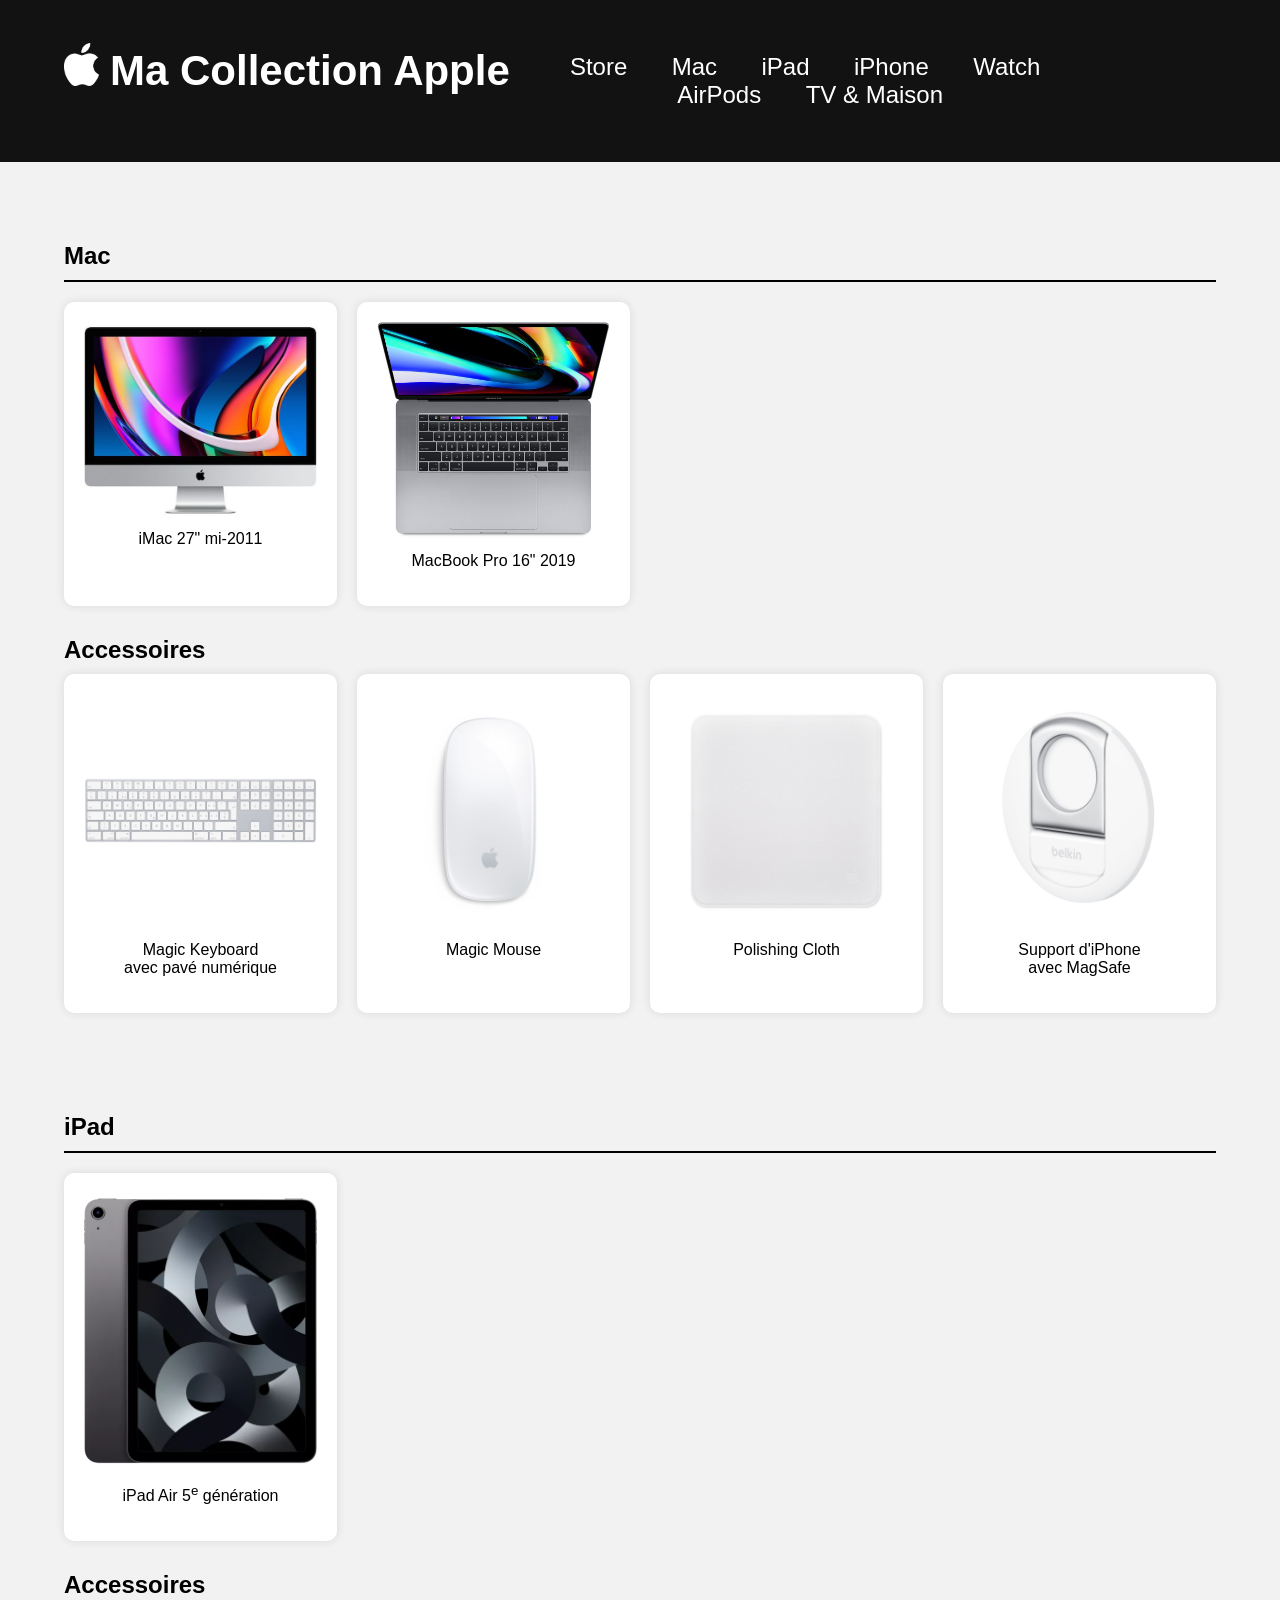
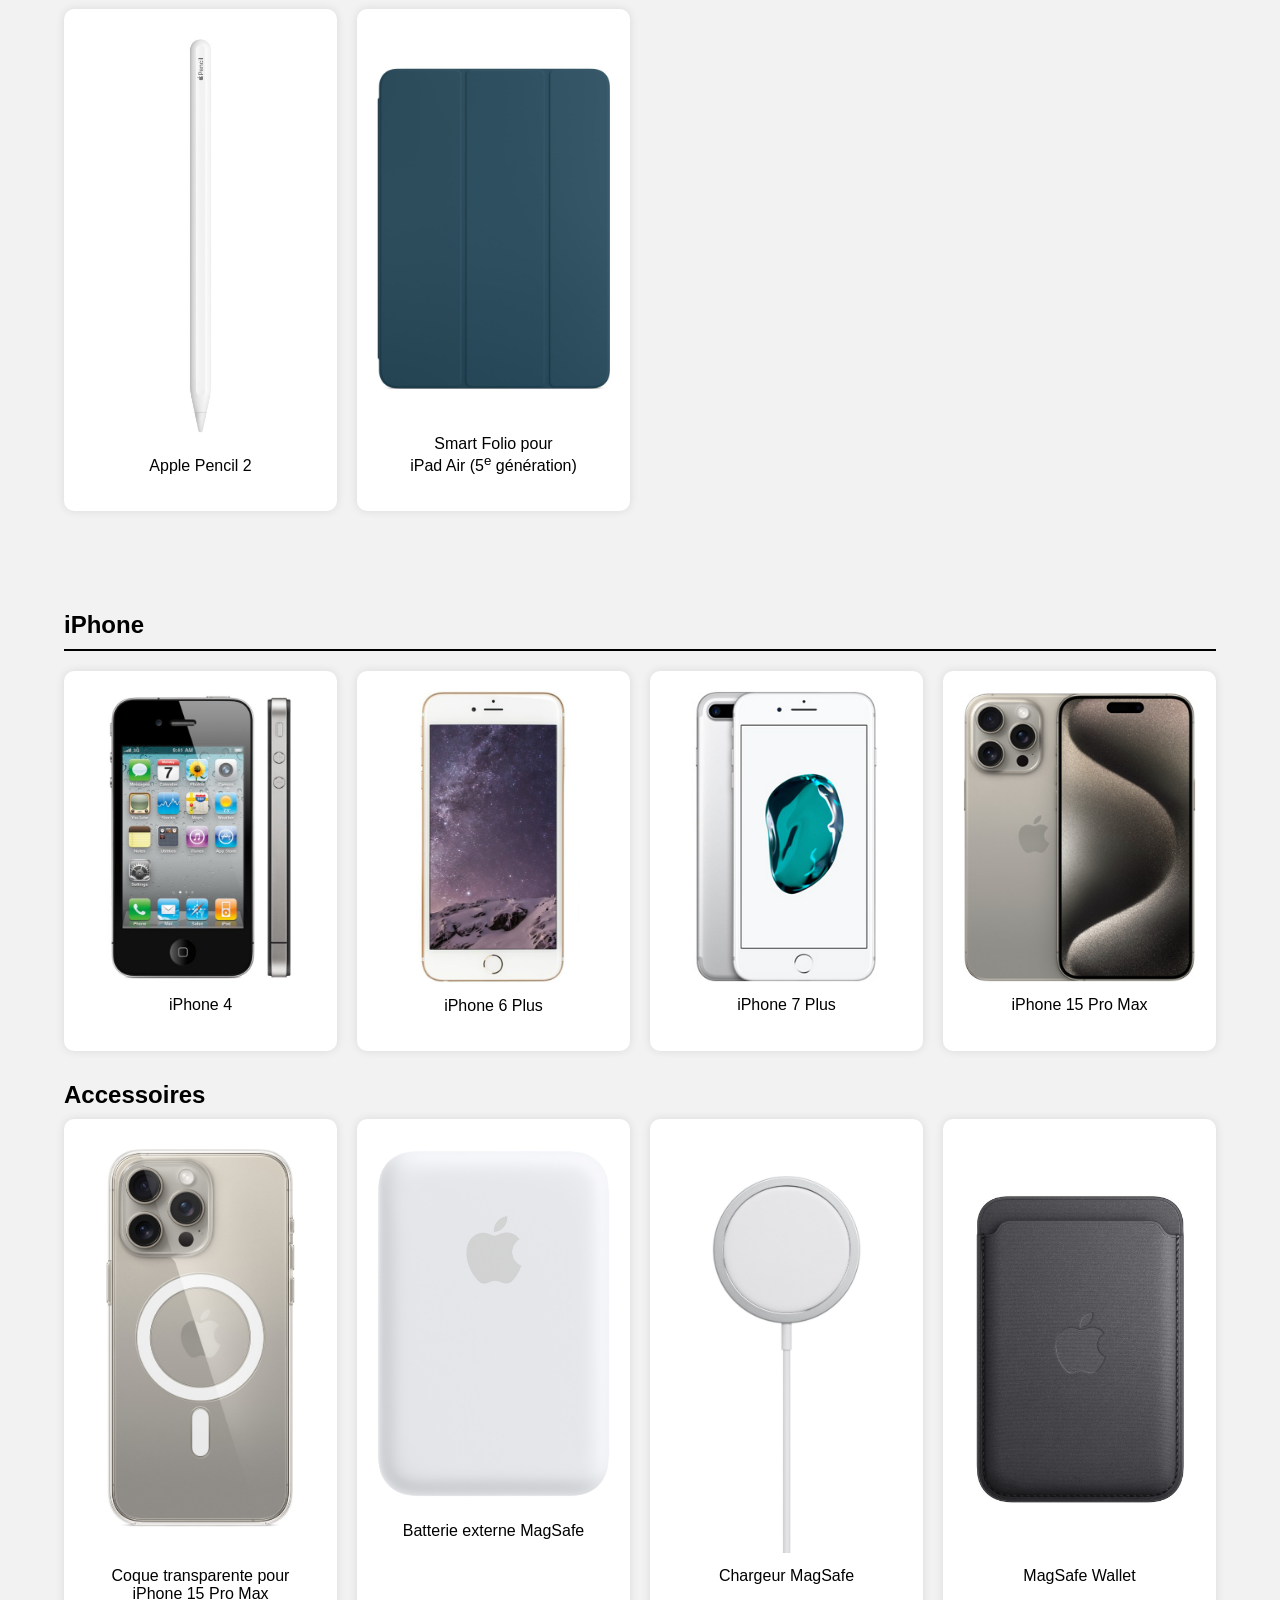
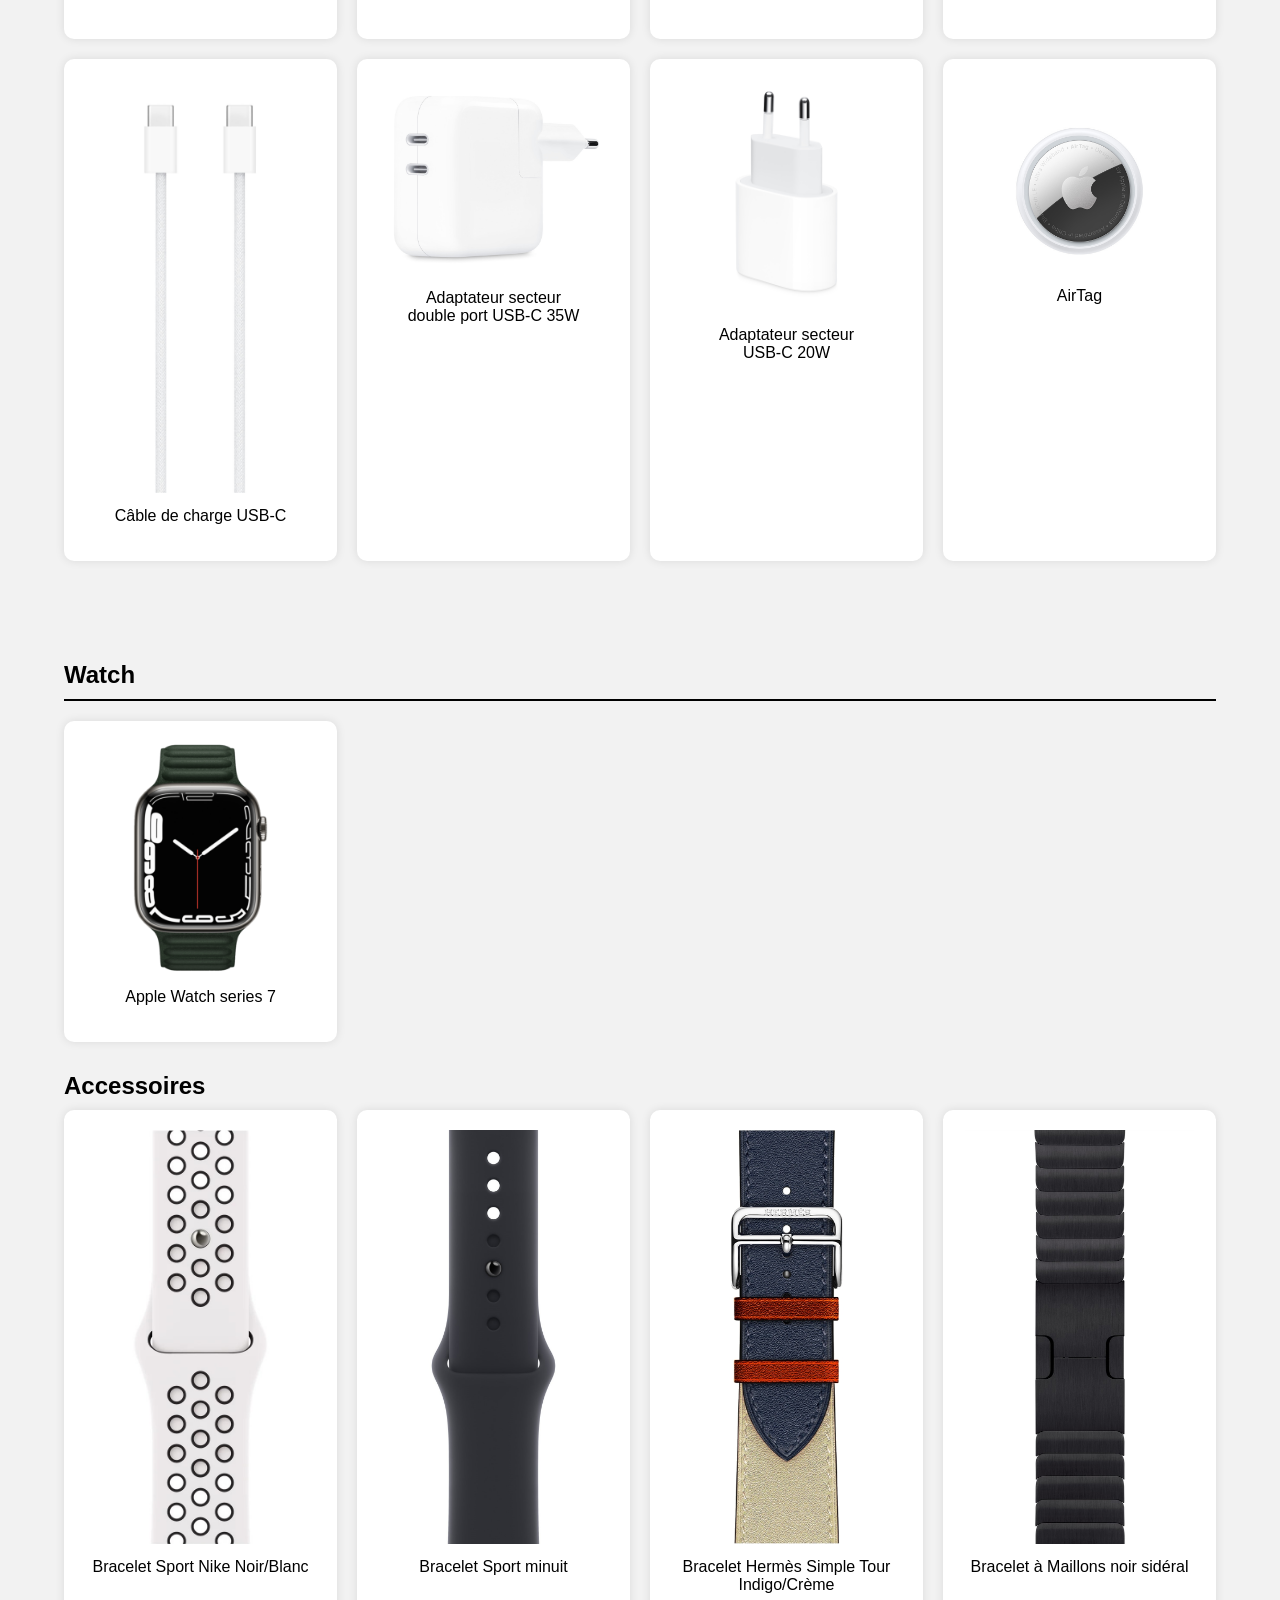
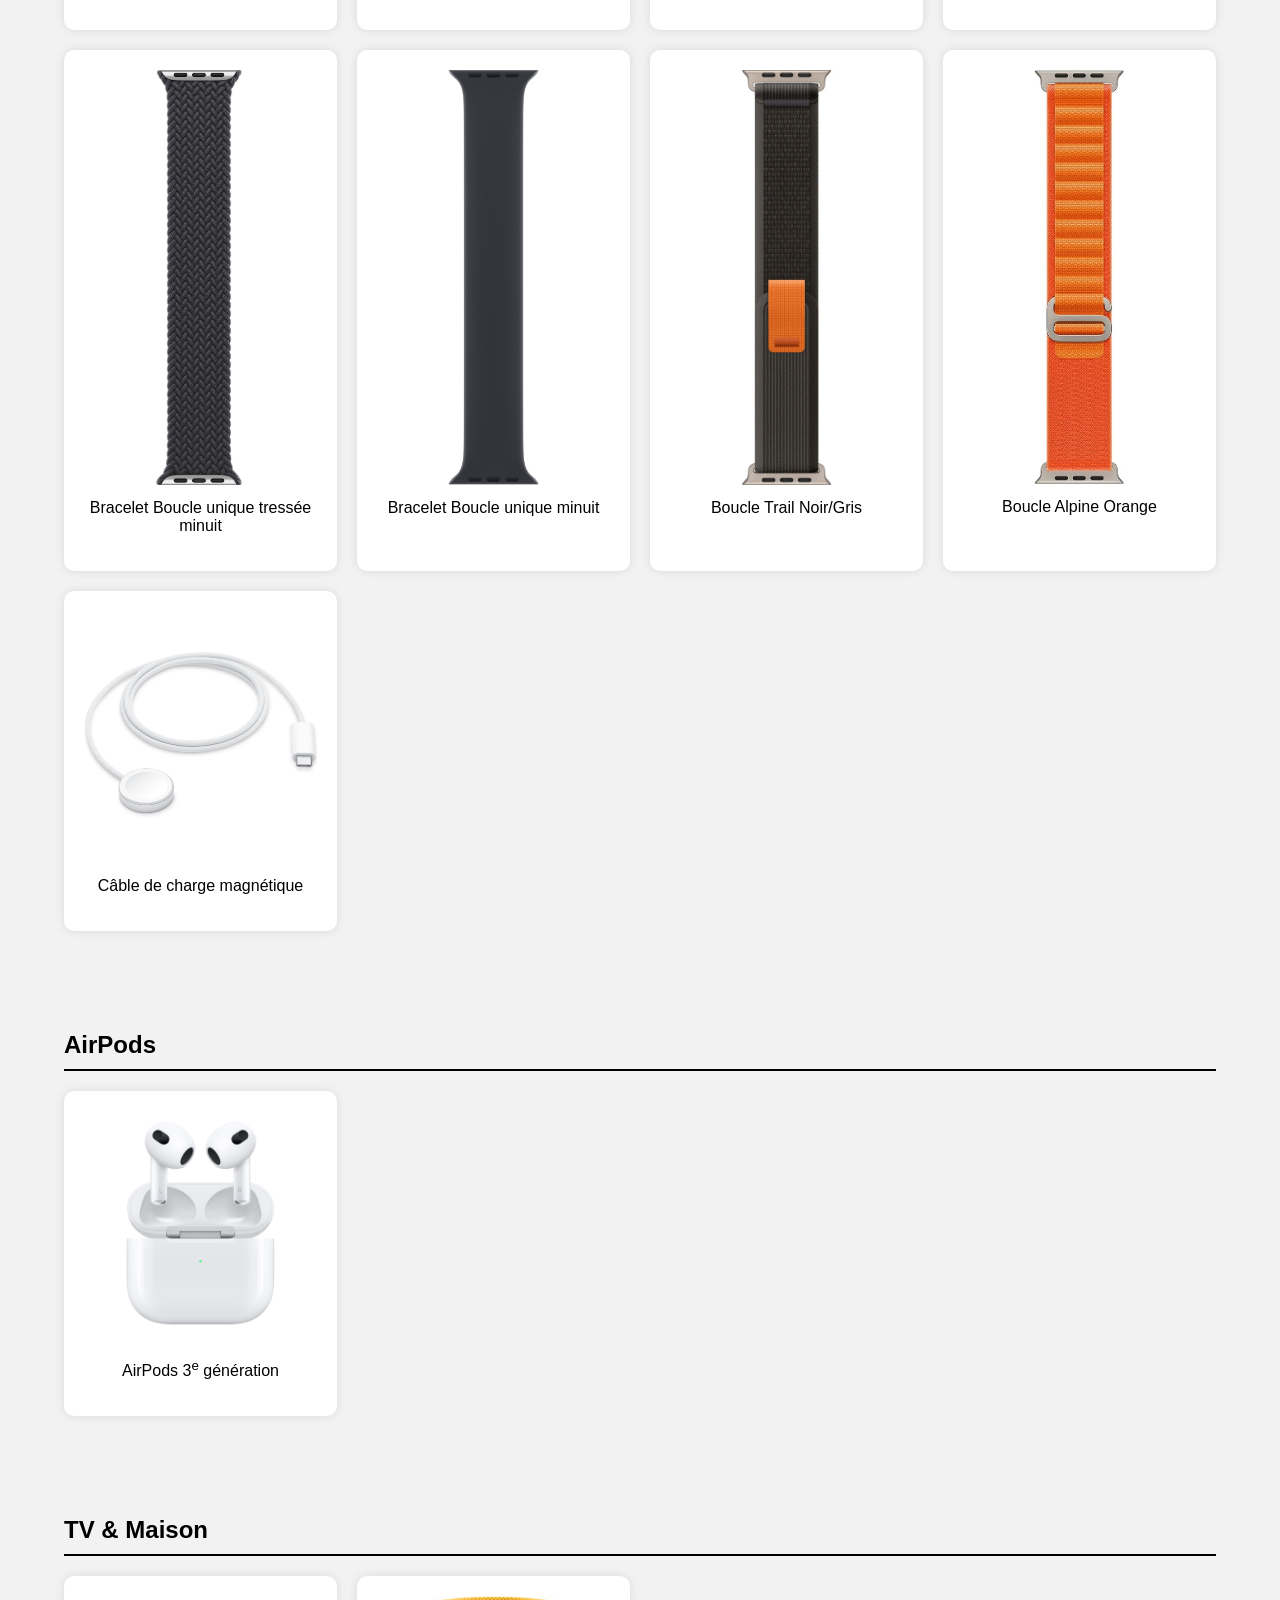
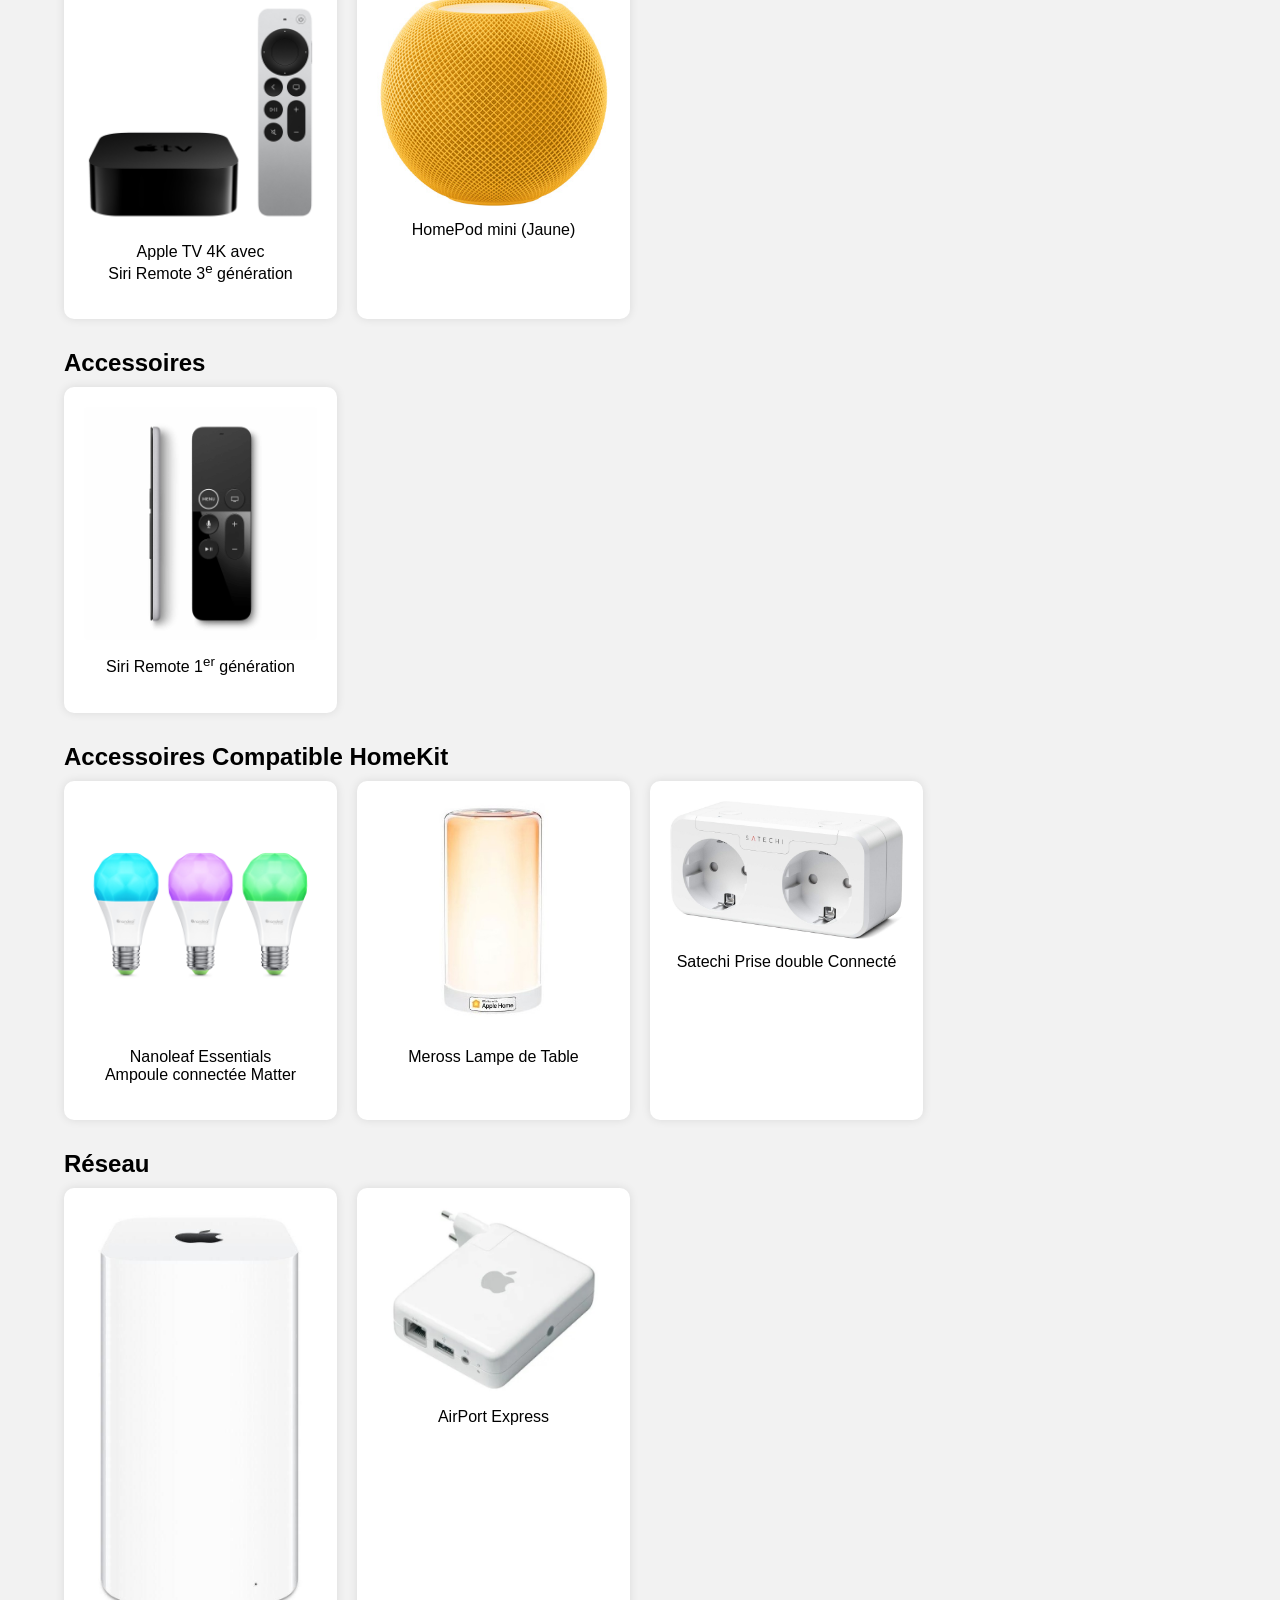
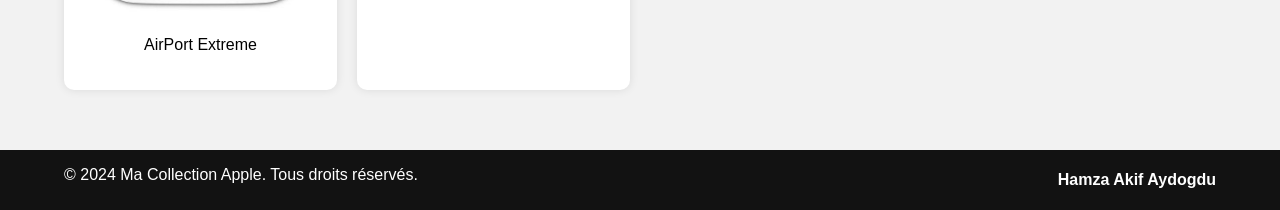
==== commit 848f5efd: "update de basié" ====
--- a/html/index.html
+++ b/html/index.html
@@ -71,7 +71,7 @@
                         <a href="https://www.apple.com/fr/shop/product/MQ052SM/A/magic-keyboard-avec-pav%C3%A9-num%C3%A9rique-suisse" target="_blank">
                             <img src="../images/mac/accessoires/magic_keyboard2.jpeg" alt="Image Magic keyboard">
                         </a>
-                        <p>Magic Keyboard avec pavé numérique</p>
+                        <p>Magic Keyboard <br> avec pavé numérique</p>
                     </div>
 
                     <div class="product">
@@ -92,7 +92,7 @@
                         <a href="https://www.apple.com/fr/shop/product/HQ642ZM/A/support-d%E2%80%99iphone-belkin-avec-magsafe-pour-mac" target="_blank">
                             <img src="../images/mac/accessoires/belkin.jpeg" alt="Image Support d'iPhone Belkin avec MagSafe pour Mac">
                         </a>
-                        <p>Support d'iPhone avec MagSafe</p>
+                        <p>Support d'iPhone <br> avec MagSafe</p>
                     </div>
                 </div>
             </div>
@@ -132,7 +132,7 @@
                         <a href="https://www.apple.com/fr/shop/product/MNA73ZM/A/smart-folio-pour-ipad-air-5ᵉ-génération-bleu-marine?fnode=[base64]&fs=f%3Dipadair5gen2022%26fh%3D4583%252Bf0fcef" target="_blank">
                             <img src="../images/ipad/accessoires/Smart_folio.jpeg" alt="Image Smart Folio">
                         </a>
-                        <p>Smart Folio pour iPad Air (5<sup>e</sup> génération)</p>
+                        <p>Smart Folio pour <br> iPad Air (5<sup>e</sup> génération)</p>
                     </div>
                 </div>
             </div>
@@ -145,6 +145,20 @@
 
                 <div class="grid">
                     <div class="product">
+                        <a href="https://support.apple.com/fr-fr/112562" target="_blank">
+                            <img src="../images/iphone/iphone4.jpg" alt="Image iPhone 4">
+                        </a>
+                        <p>iPhone 4</p>
+                    </div>
+
+                    <div class="product">
+                        <a href="https://support.apple.com/fr-fr/111940" target="_blank">
+                            <img src="../images/iphone/iphone6plus.png" alt="Image iPhone 6 Plus">
+                        </a>
+                        <p>iPhone 6 Plus</p>
+                    </div>
+
+                    <div class="product">
                         <a href="https://support.apple.com/fr-fr/111953" target="_blank">
                             <img src="../images/iphone/iphone7plus.png" alt="Image iPhone 7 Plus">
                         </a>
@@ -172,7 +186,7 @@
                         <a href="https://www.apple.com/fr/shop/product/MT233ZM/A/coque-transparente-avec-magsafe-pour-iphone-15-pro-max?fnode=7fd30ddf823d0a801f0899ca4c68f27c32e33e5d10fa21b5f1a951c924c527b1e691402cb76b8ef21dec70a70200351e853728cd14827b02518e5ef4fbb11f2698cdb4a998b17f412314682aa7ccdb3b5fda5937b523aebcaebb127be498c43a" target="_blank">
                             <img src="../images/iphone/accessoires/clear_case.jpeg" alt="Image coque iPhone 15 Pro Max">
                         </a>
-                        <p>Coque transparente pour iPhone 15 Pro Max</p>
+                        <p>Coque transparente pour <br> iPhone 15 Pro Max</p>
                     </div>
 
                     <div class="product">
@@ -207,14 +221,14 @@
                         <a href="https://www.apple.com/fr/shop/product/MW2K3ZM/A/adaptateur-secteur-double-port-usb-c-35-w?fnode=a231fa601169b35e8d8981b932ee20cf210e40a712a02c38e7fba60ea299d393160b42a617b6e5068894cda83803a1a993b9f115566ffed24d84d85c9c4f4d8f8c815e90ed9fc82f1d3c1d9daf8f7f13b2c804e39b8df66d53a864ab81f79438" target="_blank">
                             <img src="../images/iphone/accessoires/adaptateur_secteur_double_port_usbc_35w.jpeg" alt="Image Adaptateur secteur double port USB-C 35W">
                         </a>
-                        <p>Adaptateur secteur double port USB-C 35W</p>
+                        <p>Adaptateur secteur <br> double port USB-C 35W</p>
                     </div>
 
                     <div class="product">
                         <a href="1d118f1cf0d6faab2b7d5c65c6124ac3a482b0b2db3ecd969a76dce5d622fc7f46d5a1000f75a1ad2333217627a279fba54d6f1318c681df118a56080b4854d9c8f27438fcb796436386c6362f0659cff4379511d9ec0d3587d0400d056a083b" target="_blank">
                             <img src="../images/iphone/accessoires/chargeur.jpeg" alt="Image Adaptateur secteur 20W">
                         </a>
-                        <p>Adaptateur secteur USB-C 20W</p>
+                        <p>Adaptateur secteur <br> USB-C 20W</p>
                     </div>
 
                     <div class="product">
@@ -342,7 +356,7 @@
                         <a href="https://support.apple.com/fr-fr/111922" target="_blank">
                             <img src="../images/tv/tv.png" alt='Image Apple TV 4K'>
                         </a>
-                        <p>Apple TV 4K</p>
+                        <p>Apple TV 4K avec <br> Siri Remote 3<sup>e</sup> génération</p>
                     </div>
 
                     <div class="product">
@@ -356,6 +370,23 @@
                 <nav>
                     <ul>
                         <li>
+                            <b>Accessoires</b>
+                        </li>
+                    </ul>
+                </nav>
+
+                <div class="grid">
+                    <div class="product">
+                        <a href="https://support.apple.com/fr-fr/103233" target="_blank">
+                            <img src="../images/tv/accessoires/apple-siri-remote.jpg" alt="Image Siri Remote">
+                        </a>
+                        <p>Siri Remote 1<sup>er</sup> génération</p>
+                    </div>
+                </div>
+
+                <nav>
+                    <ul>
+                        <li>
                             <b>Accessoires Compatible HomeKit</b>
                         </li>
                     </ul>
@@ -366,7 +397,7 @@
                         <a href="https://www.apple.com/fr/shop/product/HQX02B/A/ampoule-connectée-e27-essentials-matter-de-nanoleaf-ampoule-led-intelligente-compatible-thread-et-matter-blanc-et-couleur-pack-de-3?fnode=[base64]" target="_blank">
                             <img src="../images/maison/Nanoleaf.jpeg" alt='Image Nanoleaf Light Bulb'>
                         </a>
-                        <p>Nanoleaf Essentials Ampoule connectée Matter</p>
+                        <p>Nanoleaf Essentials <br> Ampoule connectée Matter</p>
                     </div>
 
                     <div class="product">
@@ -413,7 +444,8 @@
 
     <footer>
         <div class="container">
-            <p>&copy; 2024 Ma Collection Apple. Tous droits réservés.</p>
+            <div class="copyright"><p>&copy; 2024 Ma Collection Apple. Tous droits réservés.</p></div>
+            <div class="author"><h4>Hamza Akif Aydogdu</h4></div>
         </div>
     </footer>
 
--- a/styles/styles.css
+++ b/styles/styles.css
@@ -157,4 +157,17 @@
 
 main nav ul li:hover > ul {
     display: block;
+}
+
+footer {
+    background-color: #121212;
+    color: #FFF;
+}
+
+footer .copyright {
+    float: left;
+}
+
+footer .author {
+    float: right;
 }
